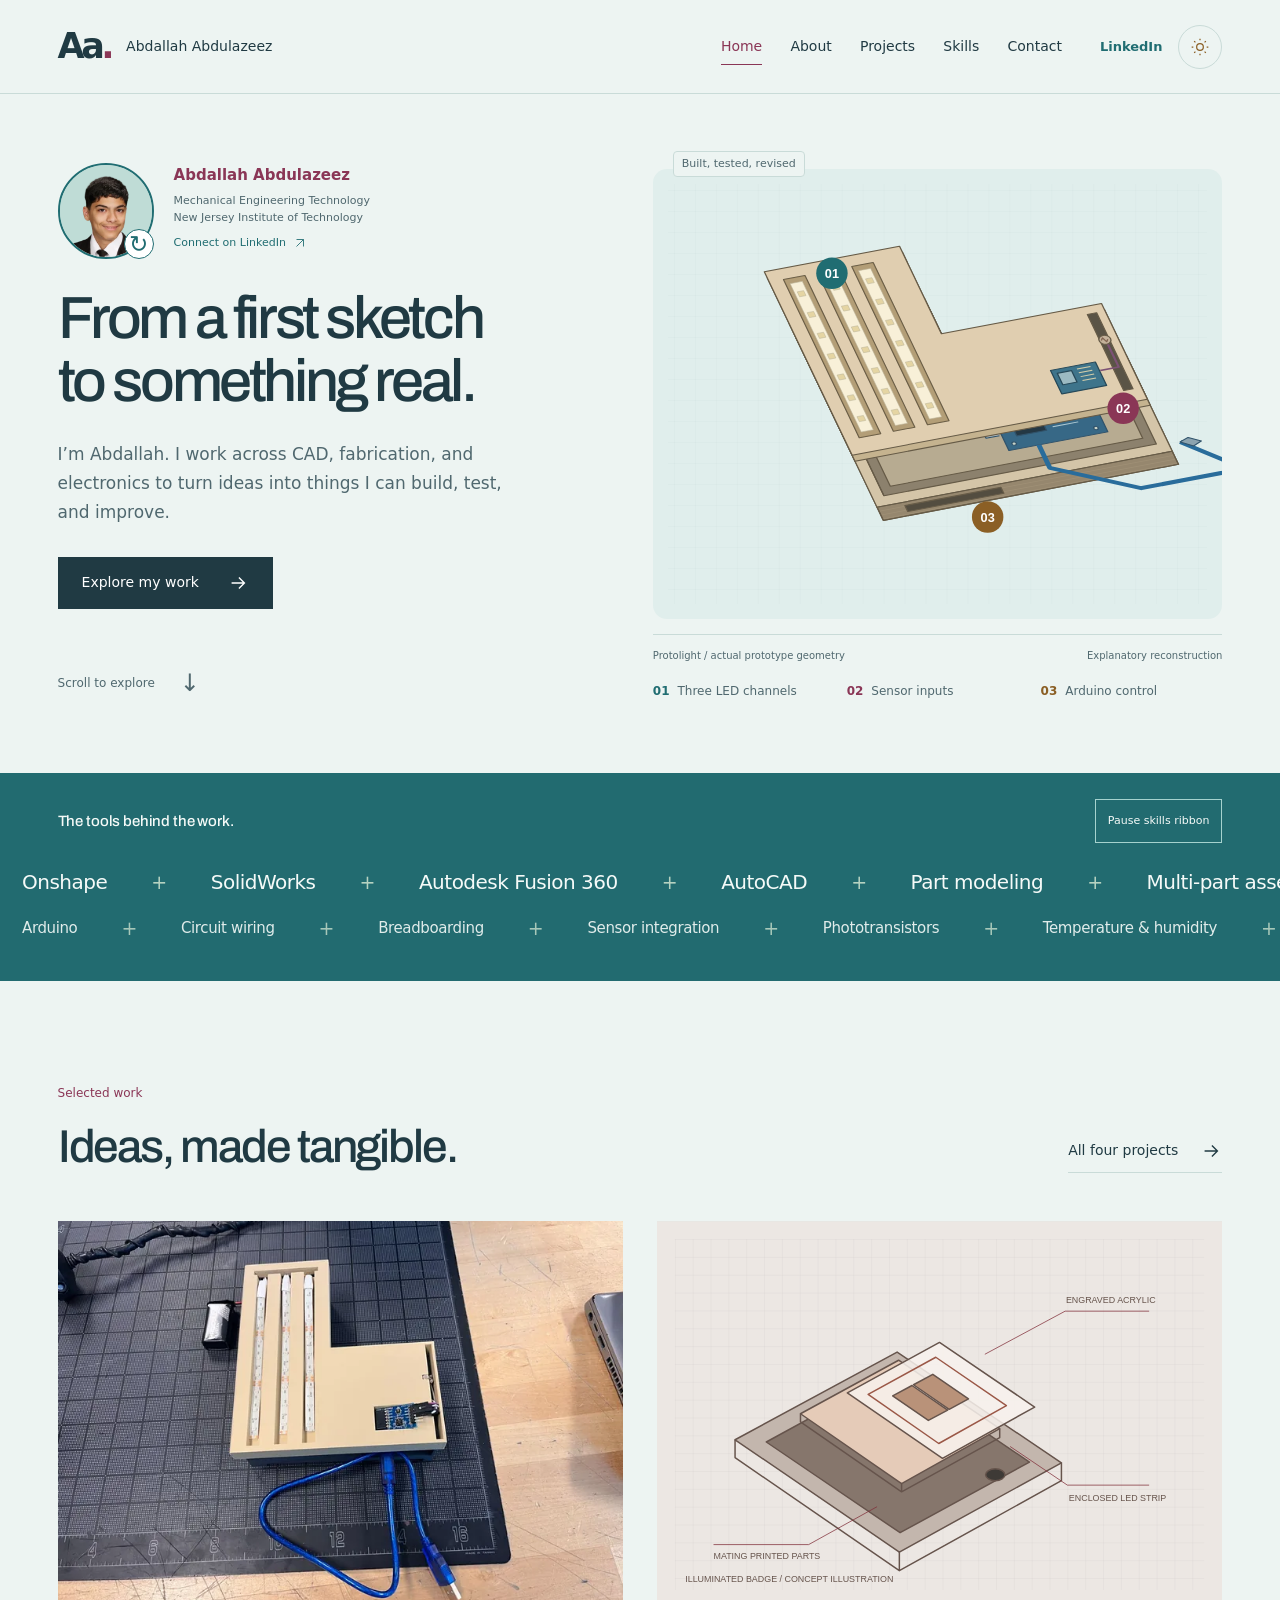
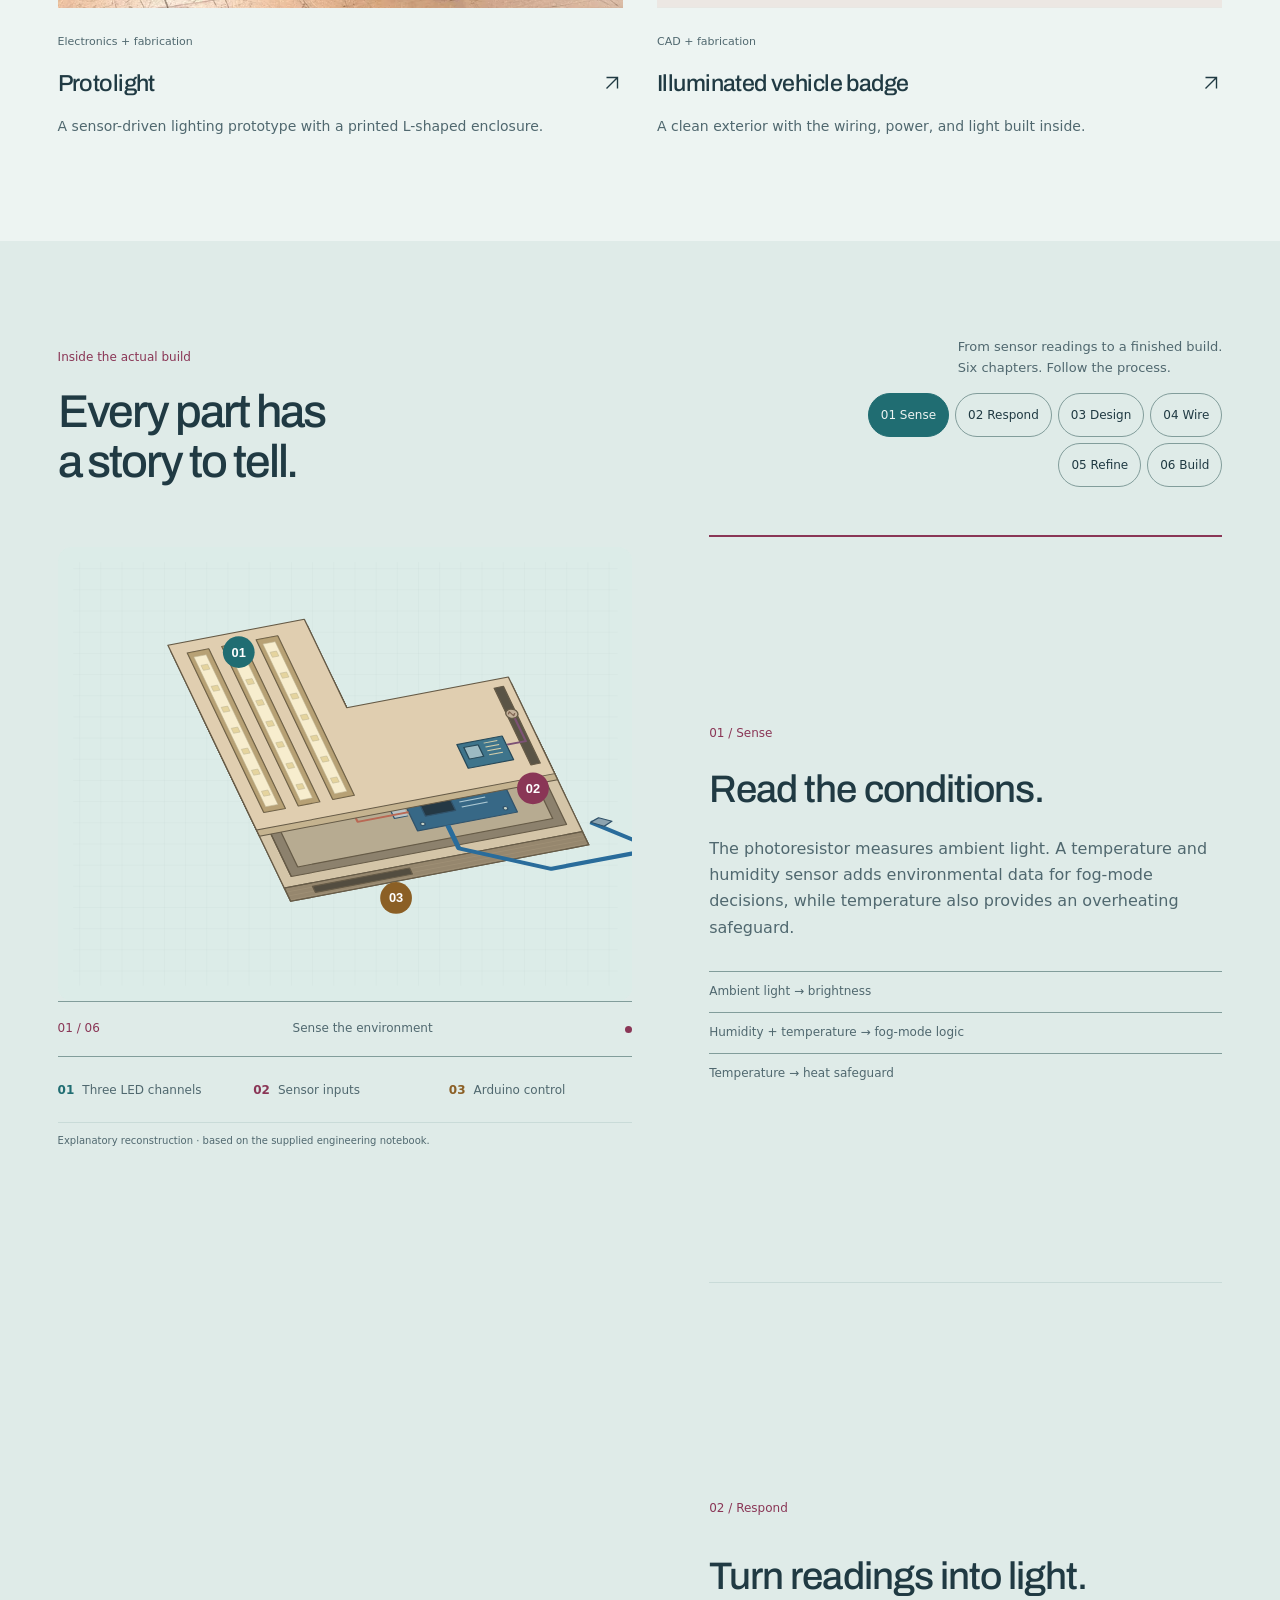
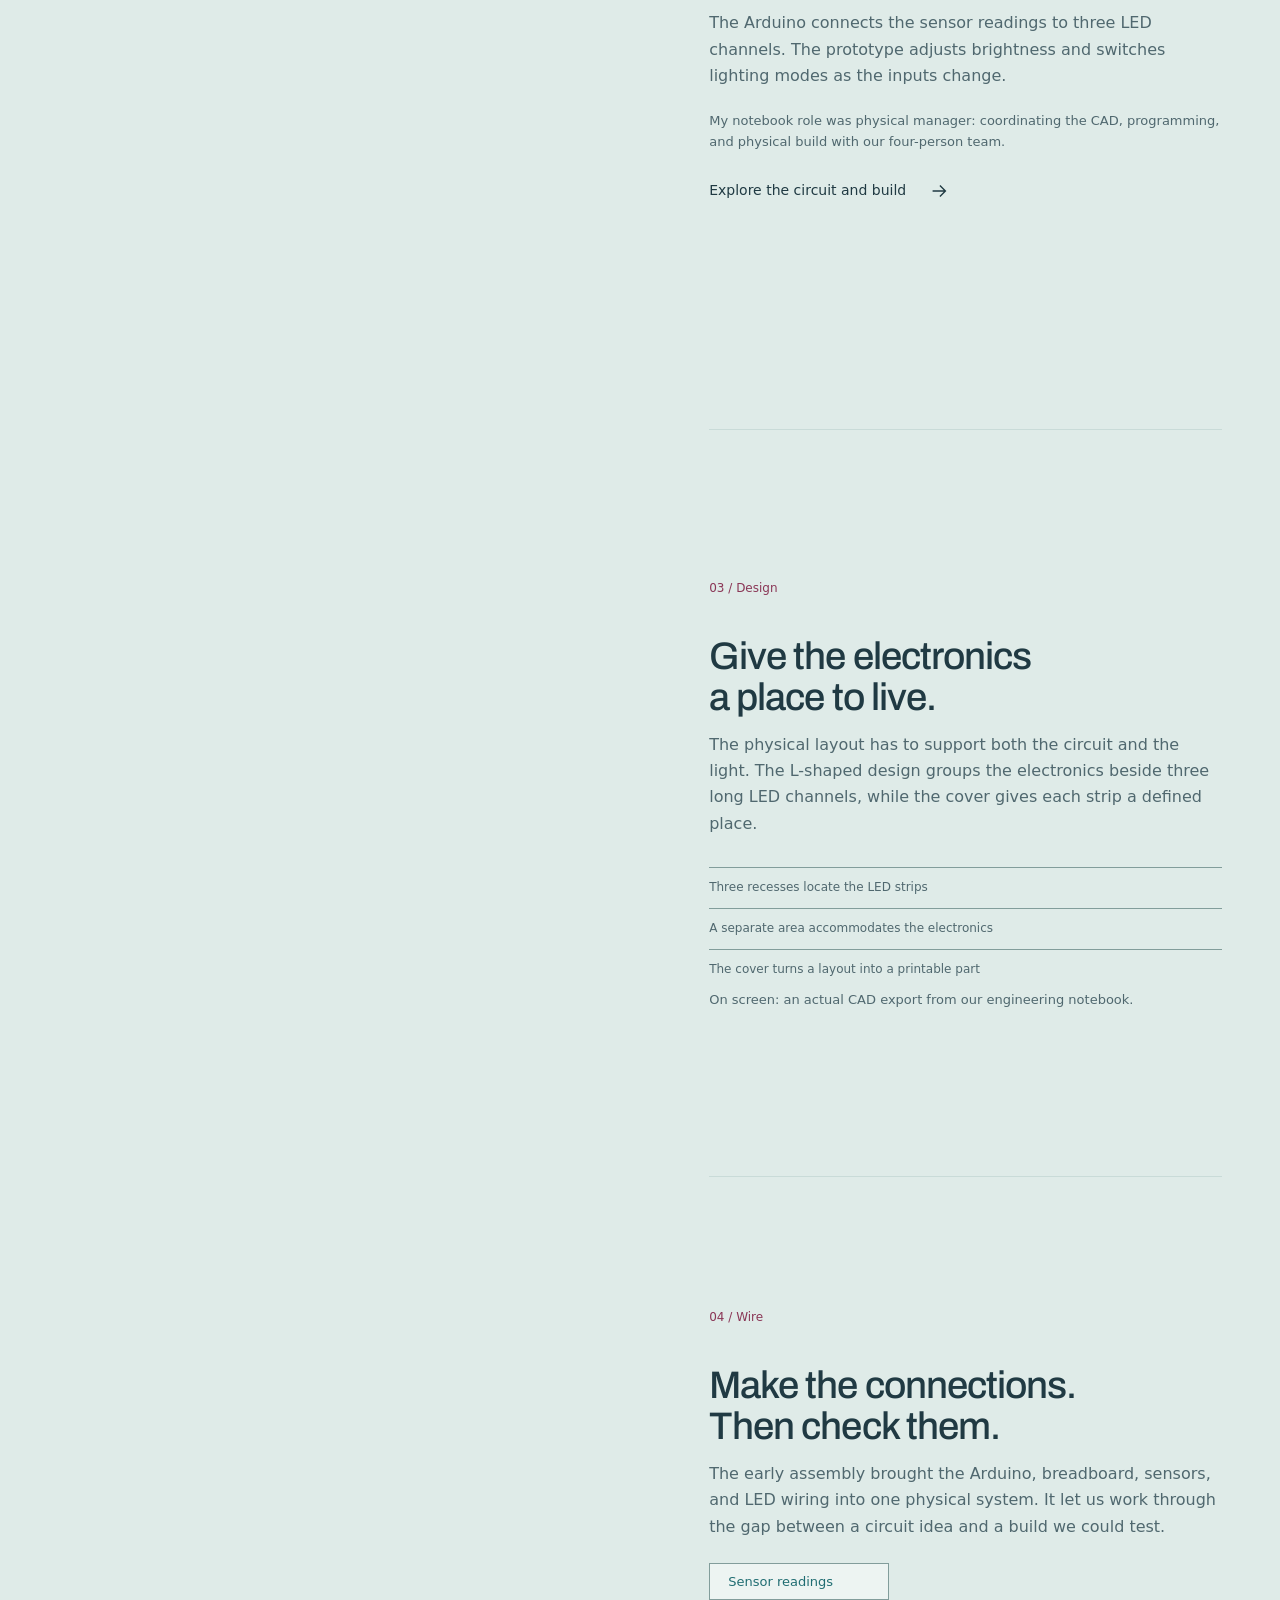
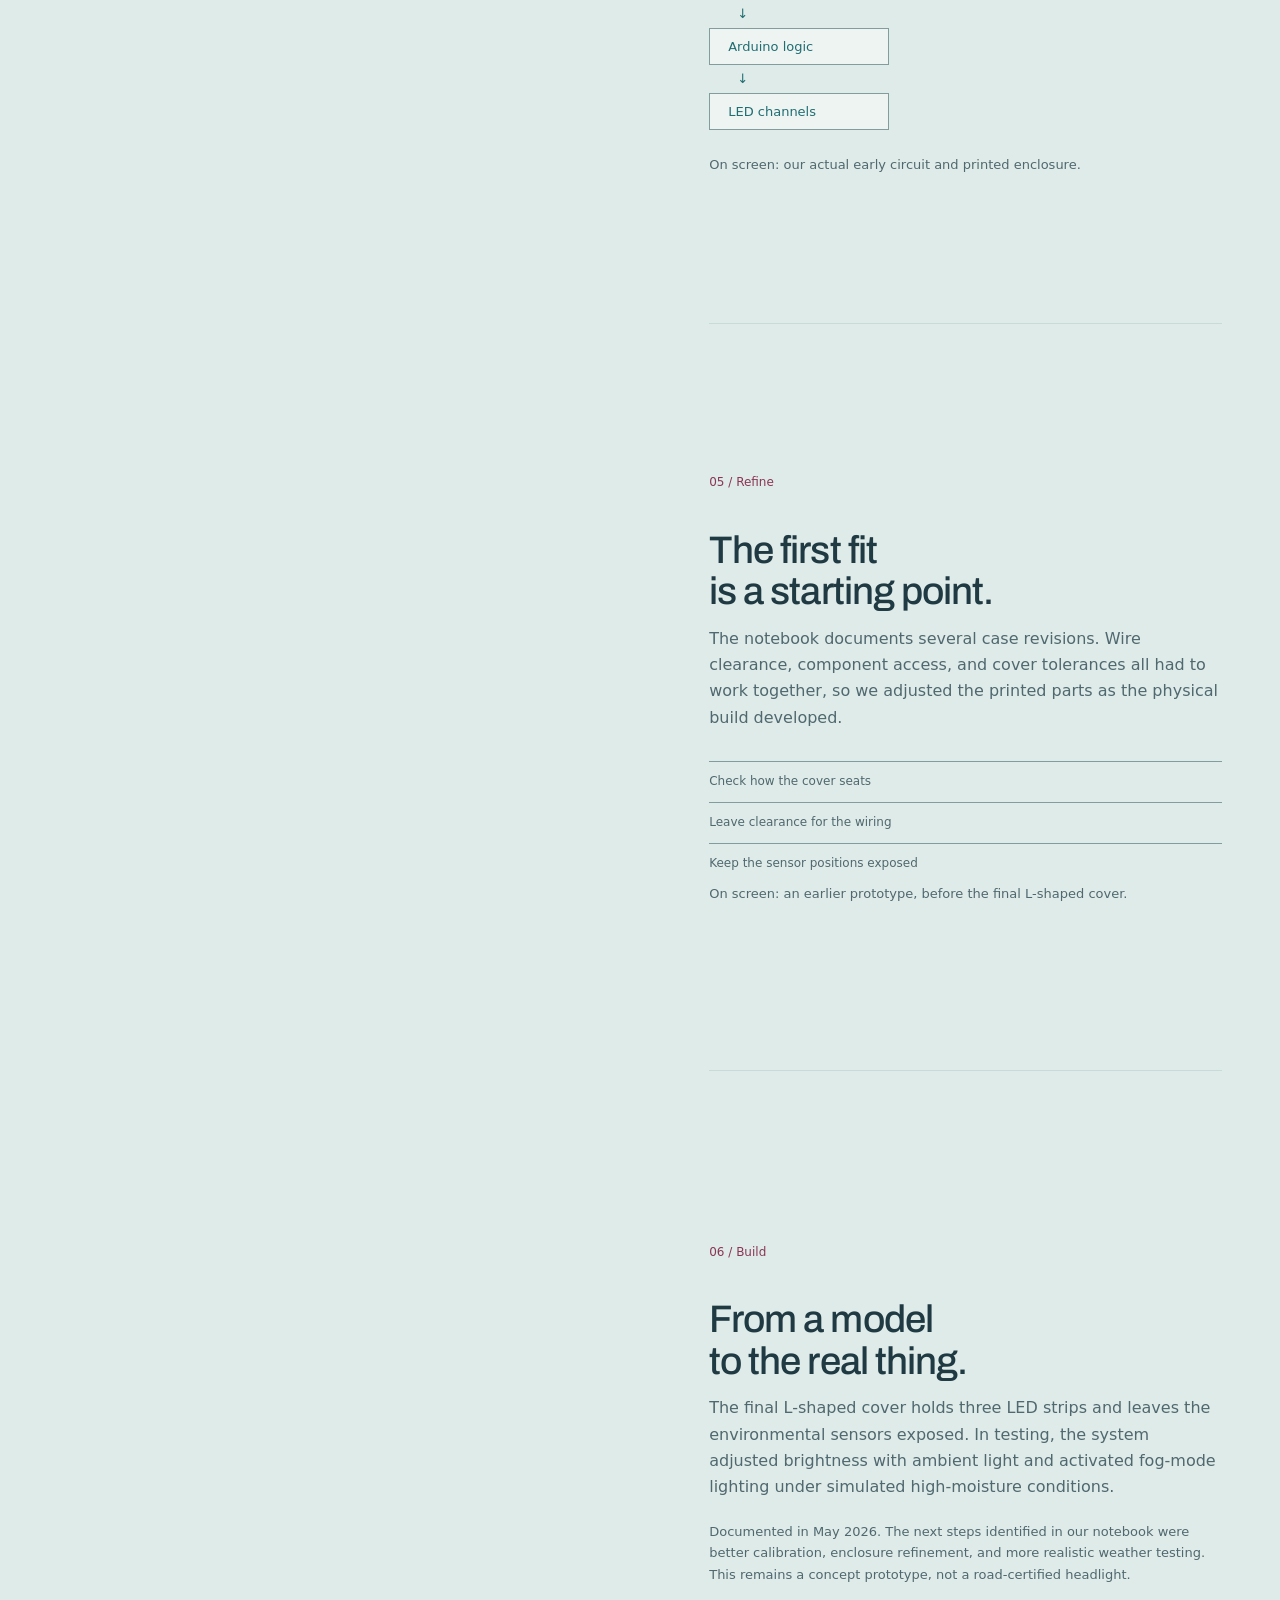
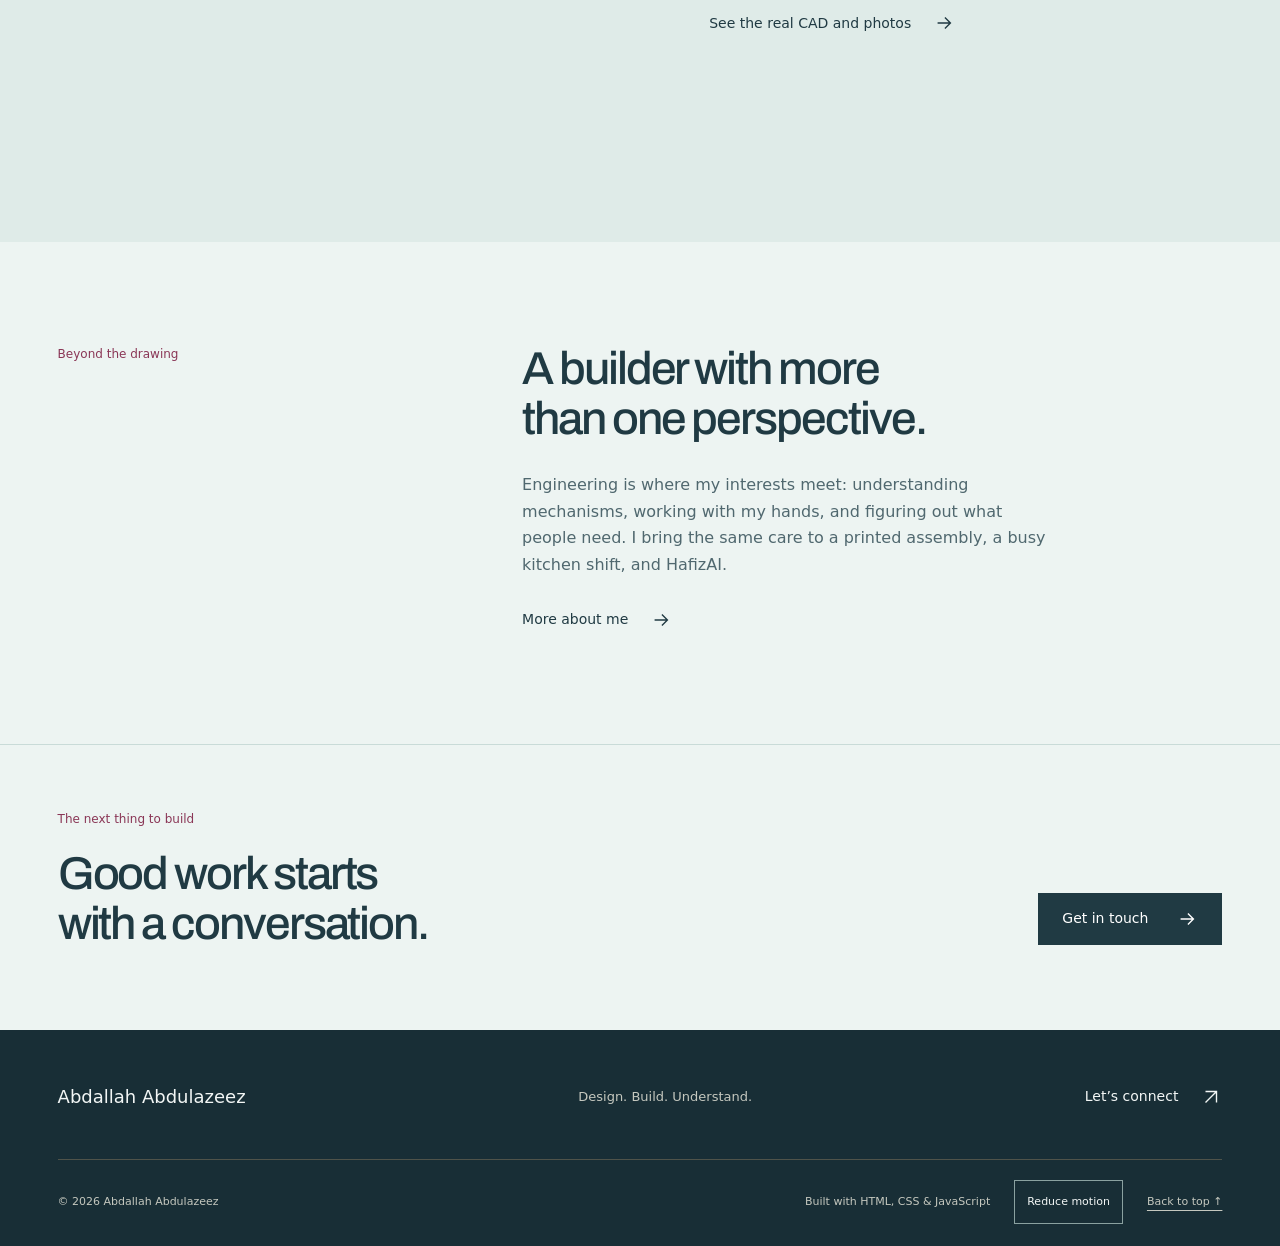
==== index.html @ 40d715b3 "Expand Protolight storytelling and animate theme and portrait controls" ====
<!doctype html>
<html lang="en"><head><meta charset="utf-8"><meta name="viewport" content="width=device-width, initial-scale=1"><meta name="theme-color" content="#f0f0ec"><meta name="description" content="Mechanical Engineering Technology student at NJIT. Explore Abdallah Abdulazeez’s CAD, fabrication, electronics, and product projects."><title>Mechanical design & hands-on engineering | Abdallah Abdulazeez</title><link rel="icon" href="assets/images/favicon.svg" type="image/svg+xml"><script src="theme.js"></script><link rel="stylesheet" href="styles.css"><script src="script.js" defer></script></head>
<body><a class="skip-link" href="#main">Skip to content</a><div class="reading-progress" aria-hidden="true"></div>
<header class="site-header"><div class="header-inner"><a class="brand" href="index.html" aria-label="Aa. Abdallah Abdulazeez, home"><span class="monogram" aria-hidden="true">Aa<span>.</span></span><span class="brand-name">Abdallah Abdulazeez</span></a><button class="menu-toggle" aria-expanded="false" aria-controls="primary-navigation" hidden>Menu <span aria-hidden="true">＋</span></button><nav id="primary-navigation" aria-label="Main navigation"><a href="index.html" aria-current="page">Home</a><a href="about.html">About</a><a href="projects.html">Projects</a><a href="skills.html">Skills</a><a href="contact.html">Contact</a></nav><div class="header-actions"><a class="header-linkedin" href="https://www.linkedin.com/in/abdallah-abdulazeez/" aria-label="in / LinkedIn: Abdallah Abdulazeez"><span class="linkedin-mark" aria-hidden="true">in</span><span class="social-text">LinkedIn</span></a><button class="theme-toggle" type="button" aria-label="Switch to dark mode" aria-pressed="false" hidden><svg class="theme-moon" viewBox="0 0 24 24" aria-hidden="true"><path d="M20 14.3A8.2 8.2 0 0 1 9.7 4 8.3 8.3 0 1 0 20 14.3Z"/></svg><svg class="theme-sun" viewBox="0 0 24 24" aria-hidden="true"><circle cx="12" cy="12" r="4"/><path d="M12 2v2m0 16v2M2 12h2m16 0h2M5 5l1.5 1.5m11 11L19 19M5 19l1.5-1.5m11-11L19 5"/></svg></button></div></div></header>
<main id="main" tabindex="-1"><section class="hero container"><div class="hero-copy"><div class="hero-person"><figure class="portrait-switcher portrait-small" data-portrait="professional"><button class="portrait-flip" type="button" disabled aria-label="Show graduation portrait of Abdallah Abdulazeez" aria-pressed="false"><span class="portrait-turn"><span class="portrait-face portrait-front"><img class="portrait-professional" src="assets/images/portrait-professional.webp" alt="Abdallah Abdulazeez in a black suit and tie." width="462" height="494"></span><span class="portrait-face portrait-back" aria-hidden="true"><img class="portrait-graduation" src="assets/images/portrait-professional.webp" data-src="assets/images/portrait-graduation.webp" alt="A headshot of Abdallah Abdulazeez from his graduation photograph, wearing a light suit." width="1000" height="1333" loading="lazy"></span></span><span class="portrait-flip-mark" aria-hidden="true">↻</span></button><figcaption><span data-portrait-label>Professional portrait</span><span class="portrait-hint">Hover, swipe, or tap to flip</span></figcaption></figure><div><p class="person-name">Abdallah Abdulazeez</p><p class="person-role">Mechanical Engineering Technology<br>New Jersey Institute of Technology</p><a class="person-link" href="https://www.linkedin.com/in/abdallah-abdulazeez/">Connect on LinkedIn <svg viewBox="0 0 24 24" aria-hidden="true"><path d="M6 18 18 6M6 6h12v12"/></svg></a></div></div><h1>From a first sketch<br>to something real.</h1><p class="hero-description">I’m Abdallah. I work across CAD, fabrication, and electronics to turn ideas into things I can build, test, and improve.</p><a class="button button-dark" href="projects.html">Explore my work <svg viewBox="0 0 24 24" aria-hidden="true"><path d="M5 12h14M13 6l6 6-6 6"/></svg></a><a class="hero-scroll" href="#selected-work">Scroll to explore <span aria-hidden="true">↓</span></a></div><figure class="hero-figure"><div class="figure-corner">Built, tested, revised</div><img src="assets/images/protolight-assembly.svg" alt="Reconstruction of the real L-shaped Protolight prototype, with its printed cover, three LED channels, Arduino circuit, and sensor inputs." width="760" height="600" fetchpriority="high"><figcaption>Protolight / actual prototype geometry<span>Explanatory reconstruction</span></figcaption><ol class="diagram-key" aria-label="Prototype components"><li><span>01</span> Three LED channels</li><li><span>02</span> Sensor inputs</li><li><span>03</span> Arduino control</li></ol></figure></section>
<section class="skills-banner" aria-labelledby="toolkit-heading"><div class="ribbon-heading container"><h2 id="toolkit-heading">The tools behind the work.</h2><button class="ribbon-toggle" type="button" aria-pressed="false" hidden>Pause skills ribbon <span aria-hidden="true">Ⅱ</span></button></div><div class="ribbon-window ribbon-row-1"><div class="ribbon-track"><ul class="ribbon-list"><li>Onshape</li><li>SolidWorks</li><li>Autodesk Fusion 360</li><li>AutoCAD</li><li>Part modeling</li><li>Multi-part assemblies</li><li>Moving mechanisms</li><li>FDM 3D printing / PLA</li><li>Soldering</li><li>Laser cutting &amp; engraving</li><li>Milling / wood &amp; wax</li><li>Rapid prototyping</li><li>Functional testing</li></ul><ul class="ribbon-list" aria-hidden="true"><li>Onshape</li><li>SolidWorks</li><li>Autodesk Fusion 360</li><li>AutoCAD</li><li>Part modeling</li><li>Multi-part assemblies</li><li>Moving mechanisms</li><li>FDM 3D printing / PLA</li><li>Soldering</li><li>Laser cutting &amp; engraving</li><li>Milling / wood &amp; wax</li><li>Rapid prototyping</li><li>Functional testing</li></ul></div></div><div class="ribbon-window ribbon-row-2"><div class="ribbon-track"><ul class="ribbon-list"><li>Arduino</li><li>Circuit wiring</li><li>Breadboarding</li><li>Sensor integration</li><li>Phototransistors</li><li>Temperature &amp; humidity</li><li>LED control</li><li>Web development</li><li>AI-assisted development</li><li>Product direction</li><li>Google Workspace</li><li>Microsoft Office</li><li>Data tracking &amp; analysis</li><li>English / Arabic / Spanish</li></ul><ul class="ribbon-list" aria-hidden="true"><li>Arduino</li><li>Circuit wiring</li><li>Breadboarding</li><li>Sensor integration</li><li>Phototransistors</li><li>Temperature &amp; humidity</li><li>LED control</li><li>Web development</li><li>AI-assisted development</li><li>Product direction</li><li>Google Workspace</li><li>Microsoft Office</li><li>Data tracking &amp; analysis</li><li>English / Arabic / Spanish</li></ul></div></div></section>
<section id="selected-work" class="section container"><div class="section-heading"><div><p class="section-label">Selected work</p><h2>Ideas, made tangible.</h2></div><a class="text-link" href="projects.html">All four projects <svg viewBox="0 0 24 24" aria-hidden="true"><path d="M5 12h14M13 6l6 6-6 6"/></svg></a></div><div class="project-grid"><article class="project-preview"><a class="project-image" href="projects.html#protolight" tabindex="-1" aria-hidden="true"><img src="assets/images/protolight-final-small.webp" srcset="assets/images/protolight-final-small.webp 720w, assets/images/protolight-final.webp 1400w" sizes="(max-width: 760px) calc(100vw - 48px), (max-width: 1200px) 44vw, 620px" alt="" width="1400" height="1050" loading="lazy"></a><div class="project-caption"><div><p class="project-type">Electronics + fabrication</p><h3><a href="projects.html#protolight">Protolight <svg viewBox="0 0 24 24" aria-hidden="true"><path d="M6 18 18 6M6 6h12v12"/></svg></a></h3><p>A sensor-driven lighting prototype with a printed L-shaped enclosure.</p></div></div></article><article class="project-preview"><a class="project-image" href="projects.html#badge" tabindex="-1" aria-hidden="true"><img src="assets/images/badge.svg" alt="" width="760" height="520" loading="lazy"></a><div class="project-caption"><div><p class="project-type">CAD + fabrication</p><h3><a href="projects.html#badge">Illuminated vehicle badge <svg viewBox="0 0 24 24" aria-hidden="true"><path d="M6 18 18 6M6 6h12v12"/></svg></a></h3><p>A clean exterior with the wiring, power, and light built inside.</p></div></div></article></div></section>
<section class="story-section" aria-labelledby="story-heading"><div class="container"><div class="section-heading"><div><p class="section-label">Inside the actual build</p><h2 id="story-heading">Every part has<br>a story to tell.</h2></div><div class="story-heading-side"><p class="section-aside">From sensor readings to a finished build.<br>Six chapters. Follow the process.</p><nav class="story-jumps" aria-label="Protolight story chapters"><a href="#story-sense" data-chapter="sense">01 Sense</a><a href="#story-respond" data-chapter="respond">02 Respond</a><a href="#story-design" data-chapter="design">03 Design</a><a href="#story-wire" data-chapter="wire">04 Wire</a><a href="#story-revise" data-chapter="revise">05 Refine</a><a href="#story-build" data-chapter="build">06 Build</a></nav></div></div><div class="story-layout"><figure class="story-visual" data-stage="sense"><div class="story-drawing prototype-drawing"><svg class="prototype-diagram" xmlns="http://www.w3.org/2000/svg" viewBox="0 0 760 600" role="img" aria-labelledby="prototype-title prototype-description"><title id="prototype-title">The actual Protolight layout, reconstructed</title><desc id="prototype-description">An L-shaped printed cover, three LED strips, control circuit, and exposed sensors. Scrolling assembles the parts and reveals the real final prototype photograph.</desc>
<defs><pattern id="drawing-grid" width="28" height="28" patternUnits="userSpaceOnUse"><path d="M28 0H0v28" fill="none" stroke="#658b8a" stroke-opacity=".16" stroke-width=".6"/></pattern><pattern id="print-lines" width="7" height="7" patternUnits="userSpaceOnUse"><path d="M0 7h7" stroke="#b9a589" stroke-width=".6"/></pattern></defs>
<rect class="drawing-paper" width="760" height="600" rx="12" fill="#e0eeec"/><rect x="20" y="20" width="720" height="560" fill="url(#drawing-grid)"/>
<g transform="matrix(.95 -.18 .35 .73 -55 112)" stroke="#665b47" stroke-width="1.8" stroke-linejoin="round">
 <g class="proto-base">
  <path d="M185 175h190v160h225v175H185Z" transform="translate(0 24)" fill="#96876e"/>
  <path d="M185 175h190v160h225v175H185Z" fill="#d4c5a8"/>
  <path d="M201 193h158v158h225v142H201Z" fill="#8c816d"/>
  <path d="M215 207h130v156h225v116H215Z" fill="#b7ab91"/>
  <path d="M201 193v300m158-300v158h225" fill="none"/>
  <path d="M185 510h415v24H185Z" fill="url(#print-lines)"/>
  <path d="M222 516h135v11H222Z" fill="#534d40"/>
 </g>
 <g class="proto-electronics" stroke="#31536b">
  <path d="M390 384h139v73H390Z" fill="#376886"/>
  <path d="M409 395h42v40h-42Z" fill="#243844"/>
  <path d="M461 396h36v8h-36m0 9h36m-36 9h36m-36 9h36" fill="none" stroke="#adc9d3"/>
  <path d="M387 404h-19v25h19" fill="#bbc4c6"/>
  <g fill="#c9d4c8"><circle cx="401" cy="447" r="3"/><circle cx="516" cy="447" r="3"/><circle cx="401" cy="392" r="3"/><circle cx="516" cy="392" r="3"/></g>
  <path d="M432 457v42l105 63h113q29 0 13-19l-47-46" fill="none" stroke="#296c9b" stroke-width="7"/>
  <path d="m616 497 13-5 15 10-13 6Z" fill="#8ca3af"/>
  <path d="M390 414h-54V280h-27M390 423h-71v-91h-45" stroke="#b96854" stroke-width="3" fill="none"/>
 </g>
 <g class="proto-cover" transform="translate(0 -95)">
  <path d="M185 175h190v160h225v175H185Z" transform="translate(0 11)" fill="#c5b38f"/>
  <path d="M185 175h190v160h225v175H185Z" fill="#e0ceb0"/>
  <path d="M205 194h30v289h-30Zm48 0h30v289h-30Zm48 0h30v289h-30Z" fill="#aa987b"/>
  <g class="proto-leds" stroke="#b7b5a5" stroke-width=".8">
   <path d="M211 203h17v271h-17Zm48 0h17v271h-17Zm48 0h17v271h-17Z" fill="#f8f6e9"/>
   <g fill="#e2d7ad"><path d="M215 219h9v9h-9Zm0 38h9v9h-9Zm0 38h9v9h-9Zm0 38h9v9h-9Zm0 38h9v9h-9Zm0 38h9v9h-9Zm0 38h9v9h-9Z"/><path d="M263 219h9v9h-9Zm0 38h9v9h-9Zm0 38h9v9h-9Zm0 38h9v9h-9Zm0 38h9v9h-9Zm0 38h9v9h-9Zm0 38h9v9h-9Z"/><path d="M311 219h9v9h-9Zm0 38h9v9h-9Zm0 38h9v9h-9Zm0 38h9v9h-9Zm0 38h9v9h-9Zm0 38h9v9h-9Zm0 38h9v9h-9Z"/></g>
  </g>
  <g class="proto-light" fill="#f0c55c" opacity=".12" stroke="none"><path d="M205 194h30v289h-30Zm48 0h30v289h-30Zm48 0h30v289h-30Z"/></g>
  <path d="M575 349h13v139h-13Z" fill="#5a5446"/>
  <g class="proto-sensors">
   <path d="M493 431h63v43h-63Z" fill="#3e748b" stroke="#264858"/>
   <path d="M500 438h20v21h-20Z" fill="#9cbac2" stroke="#264858"/>
   <path d="M528 437h19m-19 7h19m-19 7h19m-19 7h19" stroke="#d2cdaa"/>
   <path d="M557 447h26v-42" fill="none" stroke="#7d5275" stroke-width="3"/>
   <circle cx="582" cy="397" r="8" fill="#c4b29b"/><path d="m577 397 3-4 3 8 3-4" stroke="#806451" fill="none"/>
  </g>
 </g>
</g>
<g class="proto-pins" font-family="Arial,sans-serif" font-size="17" font-weight="700" text-anchor="middle" stroke="none" aria-hidden="true">
 <g transform="translate(239 139)"><circle r="21" fill="#206d72"/><text y="6" fill="#fff">01</text></g>
 <g transform="translate(628 319)"><circle r="21" fill="#8a3656"/><text y="6" fill="#fff">02</text></g>
 <g transform="translate(447 464)"><circle r="21" fill="#8b5f25"/><text y="6" fill="#fff">03</text></g>
</g>

</svg>
<img class="story-scene" data-scene="design" src="assets/images/protolight-cad-v5.webp" alt="Actual CAD export of the L-shaped Protolight cover with three recessed LED channels." width="404" height="338" loading="lazy" aria-hidden="true"><img class="story-scene" data-scene="wire" src="assets/images/protolight-circuit.webp" alt="Actual early circuit assembly with the Arduino, breadboard, wiring, and printed enclosure." width="900" height="1200" loading="lazy" aria-hidden="true"><img class="story-scene" data-scene="revise" src="assets/images/protolight-v1.webp" alt="An earlier actual Protolight assembly with its dark printed cover, before the final enclosure revision." width="1200" height="900" loading="lazy" aria-hidden="true"><img class="prototype-photo story-scene" data-scene="build" aria-hidden="true" src="assets/images/protolight-final-small.webp" srcset="assets/images/protolight-final-small.webp 720w, assets/images/protolight-final.webp 1400w" sizes="(max-width: 760px) calc(100vw - 48px), (max-width: 1200px) 44vw, 620px" alt="The actual final Protolight prototype: a beige L-shaped printed enclosure with three LED strips and exposed environmental sensors." width="1400" height="1050" loading="lazy"></div><div class="story-state" aria-hidden="true"><span class="stage-count">01 / 06</span><span class="stage-caption">Sense the environment</span><span class="state-dot"></span></div><div class="story-key"><ol class="diagram-key" aria-label="Prototype components"><li><span>01</span> Three LED channels</li><li><span>02</span> Sensor inputs</li><li><span>03</span> Arduino control</li></ol><p class="scene-source" hidden></p></div><figcaption class="figure-note">Actual final prototype · supplied engineering notebook.</figcaption></figure><div class="story-steps"><article class="story-step" id="story-sense" data-step="sense"><span class="step-number">01 / Sense</span><h3>Read the conditions.</h3><p>The photoresistor measures ambient light. A temperature and humidity sensor adds environmental data for fog-mode decisions, while temperature also provides an overheating safeguard.</p><ul class="inline-list"><li>Ambient light → brightness</li><li>Humidity + temperature → fog-mode logic</li><li>Temperature → heat safeguard</li></ul></article><article class="story-step" id="story-respond" data-step="respond"><span class="step-number">02 / Respond</span><h3>Turn readings into light.</h3><p>The Arduino connects the sensor readings to three LED channels. The prototype adjusts brightness and switches lighting modes as the inputs change.</p><p class="detail-note">My notebook role was physical manager: coordinating the CAD, programming, and physical build with our four-person team.</p><a class="text-link" href="projects.html#protolight">Explore the circuit and build <svg viewBox="0 0 24 24" aria-hidden="true"><path d="M5 12h14M13 6l6 6-6 6"/></svg></a></article><article class="story-step" id="story-design" data-step="design"><span class="step-number">03 / Design</span><h3>Give the electronics<br>a place to live.</h3><p>The physical layout has to support both the circuit and the light. The L-shaped design groups the electronics beside three long LED channels, while the cover gives each strip a defined place.</p><ul class="inline-list"><li>Three recesses locate the LED strips</li><li>A separate area accommodates the electronics</li><li>The cover turns a layout into a printable part</li></ul><p class="detail-note">On screen: an actual CAD export from our engineering notebook.</p></article><article class="story-step" id="story-wire" data-step="wire"><span class="step-number">04 / Wire</span><h3>Make the connections.<br>Then check them.</h3><p>The early assembly brought the Arduino, breadboard, sensors, and LED wiring into one physical system. It let us work through the gap between a circuit idea and a build we could test.</p><div class="signal-path" aria-label="Signal path"><span>Sensor readings</span><span aria-hidden="true">↓</span><span>Arduino logic</span><span aria-hidden="true">↓</span><span>LED channels</span></div><p class="detail-note">On screen: our actual early circuit and printed enclosure.</p></article><article class="story-step" id="story-revise" data-step="revise"><span class="step-number">05 / Refine</span><h3>The first fit<br>is a starting point.</h3><p>The notebook documents several case revisions. Wire clearance, component access, and cover tolerances all had to work together, so we adjusted the printed parts as the physical build developed.</p><ul class="inline-list"><li>Check how the cover seats</li><li>Leave clearance for the wiring</li><li>Keep the sensor positions exposed</li></ul><p class="detail-note">On screen: an earlier prototype, before the final L-shaped cover.</p></article><article class="story-step" id="story-build" data-step="build"><span class="step-number">06 / Build</span><h3>From a model<br>to the real thing.</h3><p>The final L-shaped cover holds three LED strips and leaves the environmental sensors exposed. In testing, the system adjusted brightness with ambient light and activated fog-mode lighting under simulated high-moisture conditions.</p><p class="detail-note">Documented in May 2026. The next steps identified in our notebook were better calibration, enclosure refinement, and more realistic weather testing. This remains a concept prototype, not a road-certified headlight.</p><a class="text-link" href="projects.html#protolight">See the real CAD and photos <svg viewBox="0 0 24 24" aria-hidden="true"><path d="M5 12h14M13 6l6 6-6 6"/></svg></a></article></div></div></div></section>
<section class="about-teaser section container"><p class="section-label">Beyond the drawing</p><div><h2>A builder with more<br>than one perspective.</h2><p>Engineering is where my interests meet: understanding mechanisms, working with my hands, and figuring out what people need. I bring the same care to a printed assembly, a busy kitchen shift, and HafizAI.</p><a class="text-link" href="about.html">More about me <svg viewBox="0 0 24 24" aria-hidden="true"><path d="M5 12h14M13 6l6 6-6 6"/></svg></a></div></section><section class="contact-strip container"><div><p class="section-label">The next thing to build</p><h2>Good work starts<br>with a conversation.</h2></div><a class="button button-dark" href="contact.html">Get in touch <svg viewBox="0 0 24 24" aria-hidden="true"><path d="M5 12h14M13 6l6 6-6 6"/></svg></a></section></main>
<footer class="site-footer"><div class="footer-top"><a class="brand footer-brand" href="index.html">Abdallah Abdulazeez</a><p>Design. Build. Understand.</p><a class="text-link" href="contact.html">Let’s connect <svg viewBox="0 0 24 24" aria-hidden="true"><path d="M6 18 18 6M6 6h12v12"/></svg></a></div><div class="footer-bottom"><span>© 2026 Abdallah Abdulazeez</span><span>Built with HTML, CSS &amp; JavaScript</span><button class="motion-toggle" type="button" aria-pressed="false" hidden>Reduce motion</button><a href="#main">Back to top ↑</a></div></footer></body></html>
---- styles.css ----
@font-face {
  font-family: Archivo;
  src: url("assets/fonts/Archivo-latin.woff2") format("woff2");
  font-weight: 100 900;
  font-display: swap;
}

:root {
  --paper: #edf4f2;
  --white: #fff;
  --ink: #203a43;
  --muted: #50686f;
  --accent: #8a3656;
  --rule: #c9dbd8;
  --drawing: #dcece8;
  --story-surface: #dfebe8;
  --teal: #206d72;
  --ochre: #8b5f25;
  --soft-surface: #e3eeec;
  --portrait-bg: #bfdcd6;
  --footer: #182e36;
  --footer-text: #f2f6f5;
  --ribbon-bg: #226b70;
  --ribbon-text: #f5faf8;
  --field-border: #829d9b;
  --gutter: clamp(22px, 4.5vw, 80px);
  --ease: cubic-bezier(.22, .68, .2, 1);
  color-scheme: light;
  scroll-behavior: smooth;
  scroll-padding-top: 110px;
}

* { box-sizing: border-box; }
body { margin: 0; background: var(--paper); color: var(--ink); font-family: system-ui, -apple-system, BlinkMacSystemFont, "Segoe UI", sans-serif; font-size: 16px; line-height: 1.65; -webkit-font-smoothing: antialiased; }
::selection { background: var(--accent); color: var(--white); }
a { color: inherit; text-decoration-thickness: 1px; text-underline-offset: 5px; }
a, button, input, textarea { -webkit-tap-highlight-color: #812f3922; touch-action: manipulation; }
a:hover { color: var(--accent); }
button, input, textarea { font: inherit; }
button { cursor: pointer; }
button:disabled { cursor: default; }
a:focus-visible, button:focus-visible, input:focus-visible, textarea:focus-visible, summary:focus-visible { outline: 3px solid var(--accent); outline-offset: 5px; }
[hidden] { display: none !important; }
img { display: block; max-width: 100%; height: auto; }
figure { margin: 0; }
p { margin: 0 0 1.25em; max-width: 68ch; }
h1, h2, h3 { font-family: Archivo, Arial, sans-serif; line-height: 1.08; letter-spacing: -.045em; font-weight: 500; margin: 0; text-wrap: balance; }
h1 { font-size: clamp(3.2rem, 6.2vw, 6.3rem); }
h2 { font-size: clamp(2.2rem, 3.6vw, 3.75rem); }
h3 { font-size: 1.45rem; letter-spacing: -.025em; }
svg { width: 22px; height: 22px; flex: 0 0 22px; fill: none; stroke: currentColor; stroke-width: 1.5; }
.container { width: min(100%, 1600px); margin-inline: auto; padding-inline: var(--gutter); }
.section { padding-block: clamp(70px, 8vw, 128px); }
.skip-link { position: fixed; z-index: 100; top: 12px; left: 12px; padding: 12px 20px; background: var(--ink); color: var(--white); transform: translateY(-180%); }
.skip-link:focus { transform: translateY(0); color: var(--white); }
.reading-progress { position: fixed; z-index: 30; height: 3px; top: 0; left: 0; width: 100%; background: var(--accent); transform: scaleX(0); transform-origin: left; }
@supports (animation-timeline: scroll()) {
  .reading-progress { animation: reading-progress linear both; animation-timeline: scroll(root block); }
}
@keyframes reading-progress { to { transform: scaleX(1); } }
.site-header { position: sticky; z-index: 20; top: 0; background: var(--paper); }
.header-inner { display: flex; align-items: center; justify-content: space-between; min-height: 94px; padding-inline: var(--gutter); max-width: 1600px; margin: auto; border-bottom: 1px solid var(--rule); gap: 24px; }
.brand { display: inline-flex; align-items: center; gap: 15px; text-decoration: none; white-space: nowrap; }
.monogram { font-size: 35px; font-weight: 650; letter-spacing: -.1em; line-height: 1; }
.monogram span, .large-initials > span { color: var(--accent); }
.brand-name { font-size: 14px; font-weight: 500; }
#primary-navigation { display: flex; align-items: center; gap: clamp(20px, 2.8vw, 44px); }
#primary-navigation a { font-size: 14px; text-decoration: none; min-height: 44px; display: flex; align-items: center; position: relative; }
#primary-navigation a::after { content: ""; position: absolute; width: 100%; height: 1px; background: var(--accent); bottom: 4px; transform: scaleX(0); transform-origin: left; transition: transform 200ms var(--ease); }
#primary-navigation a:hover::after, #primary-navigation a[aria-current="page"]::after { transform: scaleX(1); }
#primary-navigation a[aria-current="page"] { color: var(--accent); }
.menu-toggle { background: transparent; color: var(--ink); border: 1px solid var(--rule); padding: 8px 12px; min-height: 44px; }
.menu-toggle span { margin-left: 10px; }
.hero { display: grid; grid-template-columns: 1fr 1fr; align-items: center; gap: 2vw; padding-top: 65px; padding-bottom: 43px; }
.hero-copy { padding-block: 24px; position: relative; z-index: 1; }
.intro-line { display: flex; align-items: center; gap: 10px; font-size: 12px; color: var(--muted); margin-bottom: 28px; }
.small-cross { color: var(--accent); font-size: 26px; line-height: .8; }
.hero h1 { font-size: clamp(3rem, 4.9vw, 5.1rem); letter-spacing: -.057em; line-height: 1.06; }
.hero-description { font-size: 17px; line-height: 1.7; max-width: 42ch; margin-block: 27px 30px; color: var(--muted); }
.button { display: inline-flex; gap: 28px; justify-content: space-between; align-items: center; min-height: 52px; padding: 13px 23px; border: 1px solid var(--ink); text-decoration: none; font-size: 14px; font-weight: 500; transition: background-color 180ms, color 180ms, border-color 180ms; }
.button-dark { background: var(--ink); color: var(--white); }
.button-dark:hover { background: var(--accent); color: var(--white); border-color: var(--accent); }
.button-outline { background: transparent; color: var(--ink); }
.button-outline:hover { color: var(--accent); border-color: var(--accent); }
.hero-scroll { display: flex; gap: 25px; align-items: center; width: fit-content; min-height: 44px; font-size: 12px; text-decoration: none; margin-top: 53px; color: var(--muted); }
.hero-scroll span { font-size: 24px; }
.hero-figure { align-self: stretch; display: flex; flex-direction: column; justify-content: center; min-width: 0; position: relative; overflow: hidden; }
.hero-figure img { width: 100%; mix-blend-mode: multiply; animation: drawing-enter 900ms var(--ease) both; }
.figure-corner { font-size: 11px; position: absolute; top: 20px; left: 24px; z-index: 1; color: var(--muted); }
.hero-figure figcaption { display: flex; justify-content: space-between; gap: 12px; border-top: 1px solid var(--rule); padding-top: 13px; font-size: 10px; color: var(--muted); }
.hero-figure figcaption span { text-align: right; }
.discipline-band { border-block: 1px solid var(--rule); }
.discipline-band .container { display: flex; align-items: center; justify-content: space-between; padding-block: 20px; gap: 15px; }
.discipline-band span { font-size: 12px; color: var(--muted); }
.discipline-band span::before { content: "+"; color: var(--accent); margin-right: 12px; }
.section-label { font-size: 12px; color: var(--accent); margin-bottom: 20px; }
.section-heading { display: flex; justify-content: space-between; align-items: flex-end; gap: 25px; margin-bottom: 48px; }
.text-link { display: inline-flex; align-items: center; min-height: 44px; gap: 22px; text-decoration: none; font-size: 14px; }
.text-link svg { transition: transform 200ms var(--ease); }
.text-link:hover svg { transform: translateX(4px); }
.section-heading > .text-link { border-bottom: 1px solid var(--rule); }
.project-grid { display: grid; grid-template-columns: 1fr 1fr; gap: 34px; }
.project-preview { min-width: 0; }
.project-image { display: block; overflow: hidden; background: var(--drawing); }
.project-image img { width: 100%; aspect-ratio: 760 / 520; object-fit: cover; transition: transform 500ms var(--ease); }
.project-preview:hover .project-image img { transform: scale(1.025); }
.project-caption { padding-top: 25px; }
.project-type { font-size: 11px; color: var(--muted); margin-bottom: 10px; }
.project-caption h3 a { text-decoration: none; display: flex; align-items: center; justify-content: space-between; gap: 20px; min-height: 44px; }
.project-caption p:last-child { font-size: 14px; margin: 10px 0 0; color: var(--muted); }
.story-section { background: var(--story-surface); padding-block: 95px 25px; }
.section-aside { font-size: 13px; color: var(--muted); margin-bottom: 0; }
.story-layout { display: grid; grid-template-columns: 1.15fr 1fr; gap: clamp(40px, 8vw, 130px); align-items: start; }
.story-visual { position: sticky; top: 130px; padding-top: 25px; }
.story-drawing { position: relative; overflow: hidden; }
.story-drawing > img { width: 100%; mix-blend-mode: multiply; transition: transform 500ms var(--ease); }
.assembly-drawing { display: block; width: 100%; height: auto; stroke: none; mix-blend-mode: multiply; }
.assembly-drawing .housing, .assembly-drawing .board, .assembly-drawing .reflector, .assembly-drawing .lens { transition: transform 650ms var(--ease); }
.story-visual[data-stage="sense"] .assembly-drawing .lens { transform: translate(12px, -7px); }
.story-visual[data-stage="respond"] .assembly-drawing .reflector { transform: translate(-30px, 18px); }
.story-visual[data-stage="respond"] .assembly-drawing .lens { transform: translate(-50px, 30px); }
.story-visual[data-stage="build"] .assembly-drawing .board { transform: translate(-95px, 55px); }
.story-visual[data-stage="build"] .assembly-drawing .reflector { transform: translate(-195px, 110px); }
.story-visual[data-stage="build"] .assembly-drawing .lens { transform: translate(-300px, 170px); }
.assembly-drawing text, .assembly-drawing g[stroke="#812f39"] { transition: opacity 250ms; }
.story-visual[data-stage="build"] .assembly-drawing text, .story-visual[data-stage="build"] .assembly-drawing g[stroke="#812f39"] { opacity: 0; }
.story-visual[data-stage="respond"] .story-drawing > img { transform: scale(1.06) translate(-2%, 2%); }
.story-visual[data-stage="build"] .story-drawing > img { transform: scale(.92) translate(1%, 0); }
.sensor-overlay { position: absolute; inset: 0; transition: opacity 400ms; }
.sensor-marker { position: absolute; padding: 5px 10px; background: var(--paper); border: 1px solid #8c9788; font-size: 11px; }
.marker-light { top: 17%; left: 8%; }
.marker-temperature { top: 32%; left: 3%; }
.marker-humidity { top: 46%; left: 7%; }
.sensor-marker::after { content: ""; width: 25px; height: 1px; background: #8c9788; position: absolute; top: 50%; left: 100%; }
.story-visual:not([data-stage="sense"]) .sensor-overlay { opacity: 0; }
.beam-overlay { position: absolute; width: 39%; height: 34%; left: 65%; top: 0; background: #cab781; opacity: 0; clip-path: polygon(0 65%, 100% 0, 100% 100%); transform: scaleX(.5); transform-origin: left; transition: opacity 400ms, transform 500ms var(--ease); mix-blend-mode: multiply; }
.story-visual[data-stage="respond"] .beam-overlay { opacity: .6; transform: scaleX(1); }
.assembly-overlay { position: absolute; bottom: 13%; left: 27%; padding: 8px 14px; border: 1px solid #89957d; background: var(--paper); font-size: 12px; opacity: 0; transform: translateY(8px); transition: opacity 400ms, transform 400ms; }
.story-visual[data-stage="build"] .assembly-overlay { opacity: 1; transform: translateY(0); }
.story-state { display: flex; align-items: center; justify-content: space-between; gap: 15px; padding-block: 17px; border-block: 1px solid #c9cdc2; font-size: 11px; }
.stage-count { color: var(--accent); font-variant-numeric: tabular-nums; }
.state-dot { width: 7px; height: 7px; border-radius: 50%; background: var(--accent); }
.figure-note { font-size: 10px; color: var(--muted); margin-top: 10px; }
.story-step { min-height: 73vh; padding-block: 13vh; display: flex; flex-direction: column; justify-content: center; }
.step-number { font-size: 12px; color: var(--accent); margin-bottom: 25px; }
.story-step h3 { font-size: clamp(1.9rem, 3vw, 3rem); margin-bottom: 25px; }
.story-step p { font-size: 16px; color: var(--muted); }
.inline-list { list-style: none; margin: 10px 0 0; padding: 0; }
.inline-list li { border-top: 1px solid #c4c8bd; font-size: 12px; padding-block: 10px; }
.detail-note { font-size: 13px !important; color: var(--muted); line-height: 1.65; }
.about-teaser { display: grid; grid-template-columns: 1fr 1.65fr; gap: 40px; }
.about-teaser h2 { margin-bottom: 28px; }
.about-teaser p:not(.section-label) { color: var(--muted); max-width: 53ch; }
.contact-strip { display: flex; justify-content: space-between; align-items: flex-end; gap: 30px; padding-block: 65px 80px; border-top: 1px solid var(--rule); }
.contact-strip .button { flex-shrink: 0; margin-bottom: 5px; }
.site-footer { padding: 45px var(--gutter) 22px; background: var(--footer); color: var(--footer-text); }
.site-footer > div { max-width: 1440px; margin-inline: auto; }
.footer-top { display: flex; align-items: center; justify-content: space-between; gap: 30px; padding-bottom: 40px; }
.footer-brand { font-weight: 500; font-size: 18px; }
.footer-top p { margin: 0; font-size: 13px; color: #c5c8bf; }
.footer-bottom { display: flex; gap: 24px; align-items: center; padding-top: 20px; border-top: 1px solid #4f534a; font-size: 11px; color: #c5c8bf; flex-wrap: wrap; }
.footer-bottom > span:first-child { margin-right: auto; }
.footer-bottom a { padding-block: 12px; }
.site-footer a:hover { color: var(--white); }
.motion-toggle { color: var(--footer-text); background: transparent; border: 1px solid #8aa1a0; min-height: 44px; padding: 8px 12px; font-size: 11px; }
.motion-toggle:hover, .motion-toggle[aria-pressed="true"] { border-color: var(--footer-text); background: #324b51; }
.site-footer :focus-visible { outline-color: #fff; }
.page-intro { padding-top: 85px; padding-bottom: 65px; }
.page-intro .section-label { margin-bottom: 27px; }
.page-lead { font-size: 18px; max-width: 55ch; margin-top: 30px; margin-bottom: 0; color: var(--muted); }
.about-statement { display: grid; grid-template-columns: 1fr 1.25fr; gap: clamp(40px, 8vw, 130px); align-items: center; padding-bottom: 85px; }
.about-statement h2 { font-size: 2rem; margin-bottom: 25px; }
.about-statement p { color: var(--muted); }
.large-initials { background: #e5e7df; padding: 30px; text-align: center; font-size: clamp(8rem, 20vw, 20rem); letter-spacing: -.09em; font-weight: 600; line-height: 1.2; }
.initials-note { font-size: 12px; color: var(--muted); letter-spacing: 0; font-weight: 400; padding-top: 12px; }
.split-section { display: grid; grid-template-columns: 1fr 1.25fr; gap: clamp(40px, 8vw, 130px); }
.split-section.section { border-top: 1px solid var(--rule); }
.timeline article { border-bottom: 1px solid var(--rule); padding-block: 0 30px; margin-bottom: 30px; }
.timeline article:last-child { margin-bottom: 0; }
.timeline-date { font-size: 12px; color: var(--accent); margin-bottom: 15px; }
.timeline h3 { margin-bottom: 16px; font-size: 1.4rem; }
.timeline p:not(.timeline-date) { color: var(--muted); margin-bottom: 12px; }
.interest-section { padding-block: 85px; background: var(--story-surface); margin-bottom: 85px; }
.large-copy { font-size: 24px; line-height: 1.5; letter-spacing: -.02em; }
.project-index { display: flex; gap: 10px 30px; flex-wrap: wrap; margin-top: 38px; }
.project-index a { font-size: 13px; display: flex; align-items: center; min-height: 44px; text-decoration: none; border-bottom: 1px solid var(--rule); }
.project-index a:hover { border-color: var(--accent); }
.case-study { padding-block: 60px 90px; border-top: 1px solid var(--rule); scroll-margin-top: 110px; }
.case-heading { margin-bottom: 35px; }
.case-heading .section-label { margin-bottom: 12px; }
.case-layout { display: grid; grid-template-columns: 1.25fr 1fr; align-items: start; gap: clamp(35px, 6vw, 90px); }
.case-layout figure { position: sticky; top: 125px; }
.case-layout figure img { width: 100%; aspect-ratio: 760 / 520; object-fit: cover; background: var(--drawing); }
.case-layout figcaption { font-size: 11px; color: var(--muted); margin-top: 12px; }
.case-copy h3 { font-size: 1.35rem; margin-bottom: 16px; }
.case-copy p { color: var(--muted); margin-bottom: 27px; }
.case-copy h3:not(:first-child) { margin-top: 30px; }
.project-facts { margin: 32px 0 20px; font-size: 12px; }
.project-facts > div { padding-block: 12px; border-top: 1px solid var(--rule); display: grid; grid-template-columns: 80px 1fr; gap: 12px; }
.project-facts dt { color: var(--ink); }
.project-facts dd { margin: 0; color: var(--muted); }
.skill-row { display: grid; grid-template-columns: 1fr 1.25fr; gap: clamp(30px, 7vw, 110px); padding-block: 55px; border-top: 1px solid var(--rule); }
.skill-row h2 { font-size: clamp(1.8rem, 2.7vw, 2.7rem); max-width: 13ch; margin-top: 22px; }
.skill-symbol { font-size: 32px; line-height: 1; color: var(--accent); }
.skill-symbol svg { width: 32px; height: 32px; stroke-width: 1.3; }
.skill-tags { list-style: none; display: flex; flex-wrap: wrap; padding: 0; margin: 0 0 25px; gap: 10px; }
.skill-tags li { padding: 6px 12px; border: 1px solid var(--field-border); font-size: 12px; }
.skill-row p { color: var(--muted); }
.skill-note { border-top: 1px solid var(--rule); display: grid; grid-template-columns: 1fr 1.25fr; gap: 60px; }
.skill-note h2 { font-size: 2rem; }
.skill-note p { color: var(--muted); }
.contact-layout { display: grid; grid-template-columns: 1fr 1fr; gap: clamp(40px, 8vw, 130px); padding-block: 25px 110px; }
.contact-layout h2 { font-size: 1.7rem; margin-bottom: 25px; }
.contact-link-row { border-top: 1px solid var(--rule); padding-block: 18px; }
.contact-link-row > span { color: var(--muted); font-size: 11px; }
.contact-link-row a { display: flex; align-items: center; justify-content: space-between; gap: 12px; text-decoration: none; min-height: 44px; overflow-wrap: anywhere; font-size: clamp(14px, 1.35vw, 19px); }
.contact-details .detail-note { margin-top: 30px; }
.contact-form-panel { padding: 32px; background: var(--white); }
.contact-form-panel > p { font-size: 14px; color: var(--muted); }
.field { margin-bottom: 20px; }
.field label { display: block; font-size: 12px; margin-bottom: 7px; }
.field input, .field textarea { border: 1px solid var(--field-border); border-radius: 0; background: var(--white); color: var(--ink); width: 100%; min-height: 48px; padding: 10px 12px; font-size: 16px; }
.field textarea { resize: vertical; }
.field [aria-invalid="true"] { border-color: var(--accent); }
.field-error { display: block; color: var(--accent); font-size: 12px; margin-top: 5px; }
.field-help { color: var(--muted); font-size: 11px; }
#form-status { font-size: 13px; margin-top: 20px; }
#email-draft { width: 100%; }
@keyframes drawing-enter { from { opacity: .1; transform: translate(25px, 10px); } to { opacity: 1; transform: translate(0, 0); } }

/* Native flow is the fallback; reduced motion also removes sticky storytelling. */
:root[data-motion="reduced"] { scroll-behavior: auto; }
:root[data-motion="reduced"] *, :root[data-motion="reduced"] *::before, :root[data-motion="reduced"] *::after { animation: none !important; transition: none !important; }
:root[data-motion="reduced"] .story-visual, :root[data-motion="reduced"] .case-layout figure { position: static; }
:root[data-motion="reduced"] .story-step { min-height: auto; padding-block: 35px; }
:root[data-motion="reduced"] .story-drawing > img { transform: none !important; }
:root[data-motion="reduced"] .assembly-drawing g { transform: none !important; }
:root[data-motion="reduced"] .assembly-drawing text, :root[data-motion="reduced"] .assembly-drawing g[stroke="#812f39"] { opacity: 1 !important; }
:root[data-motion="reduced"] .text-link:hover svg, :root[data-motion="reduced"] .project-preview:hover img { transform: none; }
@media (prefers-reduced-motion: reduce) {
  :root { scroll-behavior: auto; }
  *, *::before, *::after { animation: none !important; transition: none !important; }
  .story-visual, .case-layout figure { position: static; }
  .story-step { min-height: auto; padding-block: 35px; }
  .story-drawing > img, .text-link:hover svg, .project-preview:hover img { transform: none !important; }
  .assembly-drawing g { transform: none !important; }
  .assembly-drawing text, .assembly-drawing g[stroke="#812f39"] { opacity: 1 !important; }
}
@media (min-width: 1600px) { .hero { gap: 70px; } }
@media (max-width: 1100px) {
  .brand-name { display: none; }
  .hero { padding-top: 35px; }
  .hero h1 { font-size: clamp(2.8rem, 5.1vw, 4.5rem); }
  .hero-description { font-size: 15px; }
  .figure-corner { top: 32px; font-size: 10px; }
  .story-layout { gap: 40px; }
  .story-step { min-height: 65vh; }
  .story-step h3 { font-size: 2rem; }
  .footer-top p { display: none; }
}
@media (max-width: 760px) {
  :root { --gutter: 24px; scroll-padding-top: 90px; }
  .header-inner { min-height: 76px; }
  .brand-name { display: block; font-size: 12px; }
  .monogram { font-size: 30px; }
  .brand { gap: 10px; }
  #primary-navigation { gap: 10px 23px; flex-wrap: wrap; justify-content: flex-end; }
  #primary-navigation a { font-size: 13px; }
  .site-header.menu-enhanced #primary-navigation { position: absolute; inset: 76px 0 auto; background: var(--paper); padding: 16px var(--gutter) 25px; border-bottom: 1px solid var(--rule); flex-direction: column; align-items: stretch; gap: 0; box-shadow: 0 14px 16px #2527230d; }
  .site-header.menu-enhanced #primary-navigation a { min-height: 49px; }
  .site-header.menu-enhanced #primary-navigation a::after { width: 35px; }
  .hero { grid-template-columns: 1fr; padding-top: 33px; padding-bottom: 30px; gap: 10px; }
  .hero-copy { padding-block: 10px 0; }
  .intro-line { font-size: 11px; margin-bottom: 25px; }
  .hero h1 { font-size: clamp(2.65rem, 8.1vw, 4.5rem); line-height: 1.09; }
  .hero-description { font-size: 16px; margin-top: 25px; }
  .hero-scroll { margin-top: 23px; }
  .hero-figure { margin-top: 12px; }
  .hero-figure img { max-height: 440px; object-fit: contain; }
  .figure-corner { top: 10px; left: 12px; }
  .hero-figure figcaption { font-size: 10px; }
  .discipline-band .container { display: grid; grid-template-columns: 1fr 1fr; gap: 12px; padding-block: 20px; }
  .discipline-band span { font-size: 11px; }
  .discipline-band span::before { margin-right: 7px; }
  .section { padding-block: 65px; }
  .section-heading { align-items: start; flex-direction: column; margin-bottom: 30px; gap: 20px; }
  .section-label { margin-bottom: 15px; }
  .project-grid { grid-template-columns: 1fr; gap: 40px; }
  .project-caption { padding-top: 15px; }
  .story-section { padding-block: 60px 30px; }
  .section-aside { display: none; }
  .story-layout { grid-template-columns: 1fr; gap: 0; }
  .story-visual { position: static; padding-top: 0; }
  .story-drawing > img { transform: none !important; }
  .assembly-drawing g { transform: none !important; }
  .assembly-drawing text, .assembly-drawing g[stroke="#812f39"] { opacity: 1 !important; }
  .story-state, .sensor-overlay, .beam-overlay, .assembly-overlay { display: none; }
  .story-step { min-height: auto; padding-block: 35px; border-top: 1px solid #c4c8bd; }
  .story-step h3 { font-size: 1.9rem; margin-bottom: 18px; }
  .step-number { margin-bottom: 20px; }
  .about-teaser { grid-template-columns: 1fr; gap: 12px; }
  .about-teaser h2 { margin-bottom: 25px; }
  .contact-strip { flex-direction: column; align-items: start; padding-block: 45px 65px; gap: 30px; }
  .site-footer { padding-top: 35px; }
  .footer-top { flex-direction: column; align-items: start; gap: 18px; padding-bottom: 25px; }
  .footer-bottom { gap: 10px 20px; }
  .footer-bottom > span { flex-basis: 100%; }
  .footer-bottom > span:first-child { margin-right: 0; }
  .page-intro { padding-block: 50px 45px; }
  .page-intro h1 { font-size: clamp(2.8rem, 9vw, 4.5rem); }
  .page-lead { font-size: 17px; margin-top: 25px; }
  .about-statement, .split-section, .skill-row, .skill-note, .contact-layout, .case-layout { grid-template-columns: 1fr; gap: 35px; }
  .about-statement { padding-bottom: 60px; }
  .large-initials { font-size: 10rem; padding: 25px; }
  .timeline article { padding-bottom: 20px; margin-bottom: 25px; }
  .interest-section { padding-block: 55px; margin-bottom: 55px; }
  .large-copy { font-size: 21px; }
  .project-index { gap: 6px 22px; margin-top: 25px; }
  .case-study { padding-block: 40px 55px; scroll-margin-top: 90px; }
  .case-heading h2 { font-size: clamp(2rem, 7vw, 3rem); }
  .case-layout figure { position: static; }
  .case-copy h3 { font-size: 1.4rem; }
  .case-copy p { font-size: 15px; }
  .skill-row { padding-block: 35px; gap: 25px; }
  .skill-row h2 { max-width: 20ch; margin-top: 14px; }
  .skill-note { gap: 20px; }
  .contact-layout { padding-top: 10px; padding-bottom: 60px; gap: 40px; }
  .contact-form-panel { padding: 25px 20px; margin-inline: -5px; }
  .contact-link-row a { font-size: 16px; }
  .field-error { font-size: 13px; }
  body:not(.js-ready) .header-inner { align-items: start; flex-direction: column; padding-block: 16px; gap: 10px; }
  body:not(.js-ready) #primary-navigation { justify-content: start; }
}
@media (max-width: 360px) {
  :root { --gutter: 18px; }
  .brand-name { max-width: 120px; white-space: normal; line-height: 1.3; }
  .hero h1 { font-size: 2.45rem; }
  .contact-link-row a { font-size: 14px; }
}
@media print {
  .site-header, .site-footer, .reading-progress, .hero-scroll, .contact-strip, .button { display: none !important; }
  body { background: white; font-size: 11pt; }
  .container { padding-inline: 0; }
  .story-visual, .case-layout figure { position: static; }
  .story-step { min-height: auto; padding-block: 20px; }
  .section, .page-intro { padding-block: 25px; }
  a { text-decoration: none; }
}

/* Color, identity, and motion refinements. The native cursor and scroll remain intact. */
:root[data-theme="dark"] {
  --paper: #14252d; --white: #1c333c; --ink: #eff5f3; --muted: #b8cdcc;
  --accent: #f1aec5; --rule: #3c5c64; --drawing: #29464c; --story-surface: #1a353d;
  --teal: #8ad0ce; --ochre: #ecc480; --soft-surface: #203c43; --portrait-bg: #315961;
  --footer: #102028; --footer-text: #eff5f3; --ribbon-bg: #254d57; --ribbon-text: #e4f4f1;
  --field-border: #76979b; color-scheme: dark;
}
@media (prefers-color-scheme: dark) {
  :root:not([data-theme]) {
    --paper: #14252d; --white: #1c333c; --ink: #eff5f3; --muted: #b8cdcc;
    --accent: #f1aec5; --rule: #3c5c64; --drawing: #29464c; --story-surface: #1a353d;
    --teal: #8ad0ce; --ochre: #ecc480; --soft-surface: #203c43; --portrait-bg: #315961;
    --footer: #102028; --footer-text: #eff5f3; --ribbon-bg: #254d57; --ribbon-text: #e4f4f1;
    --field-border: #76979b; color-scheme: dark;
  }
}
.visually-hidden { position: absolute; width: 1px; height: 1px; padding: 0; margin: -1px; overflow: hidden; clip-path: inset(50%); white-space: nowrap; border: 0; }
.header-inner { gap: 18px; }
.brand { order: 0; }
#primary-navigation { order: 1; margin-left: auto; gap: clamp(15px, 2.2vw, 34px); }
.header-actions { display: flex; align-items: center; gap: 8px; order: 2; margin-left: 12px; }
.menu-toggle { order: 3; }
.header-linkedin { min-height: 44px; display: inline-flex; gap: 7px; align-items: center; padding-inline: 8px; text-decoration: none; color: var(--teal); font-size: 13px; font-weight: 600; }
.linkedin-mark { font-family: Arial,sans-serif; font-size: 18px; font-weight: 700; line-height: 1; }
.linkedin-mark { display: none; }
.js-enabled .theme-toggle[hidden] { display: grid !important; visibility: hidden; }
.theme-toggle { display: grid; place-items: center; width: 44px; height: 44px; padding: 10px; border: 1px solid var(--rule); border-radius: 50%; background: transparent; color: var(--ink); transition: background-color 180ms, border-color 180ms; }
.theme-toggle:hover { background: var(--soft-surface); border-color: var(--teal); }
.theme-toggle { position: relative; overflow: hidden; }
.theme-toggle svg { position: absolute; width: 20px; height: 20px; transition: transform 600ms var(--ease), opacity 400ms; }
.theme-toggle .theme-sun { opacity: 1; transform: rotate(0) scale(1); color: var(--ochre); }
.theme-toggle .theme-moon { opacity: 0; transform: rotate(-80deg) scale(.4); color: var(--teal); }
:root[data-theme="dark"] .theme-moon { opacity: 1; transform: rotate(0) scale(1); }
:root[data-theme="dark"] .theme-sun { opacity: 0; transform: rotate(100deg) scale(.4); }
::view-transition-old(root), ::view-transition-new(root) { animation: none; mix-blend-mode: normal; }
::view-transition-new(root) { z-index: 1; }
::view-transition { pointer-events: none; }
.theme-fallback body, .theme-fallback .site-header, .theme-fallback .story-section,
.theme-fallback .portrait-about-panel, .theme-fallback .skills-banner, .theme-fallback .site-footer { transition: background-color 600ms, color 600ms; }
.hero { padding-top: 45px; }
.hero-person { display: flex; gap: 20px; align-items: center; margin-bottom: 28px; }
.person-name { margin: 0 0 4px; font-size: 15px; font-weight: 600; color: var(--accent); }
.person-role { margin: 0; color: var(--muted); font-size: 11px; line-height: 1.6; }
.person-link { display: inline-flex; align-items: center; gap: 7px; font-size: 11px; min-height: 32px; color: var(--teal); text-decoration: none; }
.person-link svg { width: 14px; height: 14px; flex-basis: 14px; }
.hero-figure img { mix-blend-mode: normal; border-radius: 14px; }
.figure-corner { top: 12px; left: 20px; color: var(--muted); background: var(--paper); border: 1px solid var(--rule); border-radius: 4px; padding: 3px 8px; }
.hero-figure figcaption { margin-top: 15px; }
.hero h1 { font-size: clamp(3rem, 4.65vw, 4.9rem); }
.portrait-switcher { margin: 0; flex-shrink: 0; }
.portrait-small { width: 96px; }
.portrait-large { width: min(100%, 320px); margin-inline: auto; }
.portrait-flip { display: block; width: 100%; aspect-ratio: 1; border: 2px solid var(--teal); padding: 0; border-radius: 50%; background: var(--portrait-bg); color: var(--ink); position: relative; perspective: 1000px; touch-action: pan-y pinch-zoom; }
.portrait-flip:focus-visible { outline-offset: 7px; }
.portrait-turn { position: absolute; inset: 0; border-radius: 50%; transform-style: preserve-3d; transition: transform 650ms var(--ease); }
[data-portrait="graduation"] .portrait-turn { transform: rotateY(180deg); }
.portrait-face { position: absolute; inset: 0; overflow: hidden; border-radius: 50%; background: var(--portrait-bg); backface-visibility: hidden; -webkit-backface-visibility: hidden; }
.portrait-front { transform: rotateY(0deg); }
.portrait-back { transform: rotateY(180deg); }
.portrait-face img { display: block; position: absolute; max-width: none; height: auto; }
.portrait-face .portrait-professional { width: 145%; left: -22.5%; top: -8%; }
.portrait-face .portrait-graduation { width: 380%; left: -145%; top: -139%; }
.portrait-flip-mark { position: absolute; display: grid; place-items: center; right: -2px; bottom: -2px; width: 30px; height: 30px; border: 1px solid var(--teal); border-radius: 50%; background: var(--white); color: var(--teal); font-size: 23px; line-height: 1; }
.portrait-large .portrait-flip-mark { width: 44px; height: 44px; font-size: 28px; right: 12px; bottom: 12px; }
.portrait-switcher figcaption { display: flex; flex-wrap: wrap; justify-content: space-between; gap: 8px; font-size: 11px; color: var(--muted); padding-top: 20px; }
.portrait-hint { color: var(--teal); }
.portrait-small figcaption { display: none; }
.portrait-about-panel { background: var(--soft-surface); padding: 45px 35px 25px; border-radius: 24px; text-align: center; }
.portrait-panel-note { font-size: 12px; margin: 22px 0 0; color: var(--muted); }
.portrait-about-panel .text-link { font-size: 12px; }
.skills-banner { background: var(--ribbon-bg); color: var(--ribbon-text); padding-block: 26px 30px; overflow: hidden; }
.ribbon-heading { display: flex; align-items: center; justify-content: space-between; gap: 20px; margin-bottom: 16px; }
.ribbon-heading h2 { font-size: 15px; letter-spacing: -.01em; font-weight: 500; }
.ribbon-toggle { color: inherit; background: transparent; border: 1px solid #a6d2ce; padding: 8px 12px; min-height: 44px; font-size: 11px; }
.ribbon-toggle span { margin-left: 9px; }
.ribbon-toggle:hover { background: #ffffff16; }
.skills-banner :focus-visible { outline-color: var(--ribbon-text); }
.ribbon-window { overflow: hidden; padding-block: 7px; }
.ribbon-track { display: flex; width: max-content; }
.ribbon-list { display: flex; list-style: none; padding: 0; margin: 0; flex: 0 0 auto; align-items: center; }
.ribbon-list li { display: flex; align-items: center; padding-inline: 22px; white-space: nowrap; font-size: 20px; font-weight: 400; letter-spacing: -.025em; }
.ribbon-list li::after { content: "+"; margin-left: 44px; color: #b6d2c1; font-size: 19px; }
.ribbon-row-2 { opacity: .9; }
.ribbon-row-2 .ribbon-list li { font-size: 15px; }
.js-ready .ribbon-track { animation: ribbon-travel 72s linear infinite; }
.js-ready .ribbon-row-2 .ribbon-track { animation-direction: reverse; animation-duration: 85s; }
.skills-banner.is-paused .ribbon-track, .ribbon-window:hover .ribbon-track { animation-play-state: paused; }
@keyframes ribbon-travel { to { transform: translateX(-50%); } }
body:not(.js-ready) .ribbon-track { width: 100%; }
body:not(.js-ready) .ribbon-list { flex-wrap: wrap; flex: 1 1 100%; }
body:not(.js-ready) .ribbon-list[aria-hidden] { display: none; }
body:not(.js-ready) .portrait-hint, body:not(.js-ready) .portrait-flip-mark { display: none; }
body:not(.js-ready) .prototype-diagram { opacity: 0; }
body:not(.js-ready) .prototype-photo { opacity: 1; }
.story-section { background: var(--story-surface); }
.story-heading-side { display: flex; flex-direction: column; gap: 15px; align-items: flex-end; }
.story-jumps { display: flex; flex-wrap: wrap; justify-content: flex-end; gap: 6px; max-width: 360px; }
.story-jumps a { display: flex; align-items: center; min-height: 44px; padding: 8px 12px; font-size: 12px; text-decoration: none; border: 1px solid var(--field-border); border-radius: 24px; }
.story-jumps a:hover, .story-jumps a[aria-current="step"] { background: var(--teal); border-color: var(--teal); color: var(--paper); }
.story-layout { gap: clamp(35px, 6vw, 100px); grid-template-columns: 1.12fr 1fr; }
.story-visual { --join: 0; --photo-opacity: 0; --light-level: .12; top: 115px; min-width: 0; padding-top: 12px; }
.prototype-drawing { aspect-ratio: 760 / 600; border-radius: 14px; background: var(--drawing); }
.prototype-diagram { display: block; width: 100%; height: 100%; stroke: none; opacity: calc(1 - var(--photo-opacity)); }
.prototype-diagram .drawing-paper { fill: var(--drawing); }
.prototype-diagram .proto-cover { transform: translateY(calc((1 - var(--join)) * -105px)); }
.prototype-diagram .proto-light { opacity: var(--light-level); }
.prototype-diagram .proto-annotations { fill: var(--muted); stroke: var(--teal); opacity: calc(1 - var(--join) * .8); }
.prototype-drawing > .prototype-photo { position: absolute; inset: 0; width: 100%; height: 100%; object-fit: cover; opacity: var(--photo-opacity); mix-blend-mode: normal; transform: none !important; transition: none; border-radius: 14px; }
.prototype-drawing > .story-scene { position: absolute; inset: 0; width: 100%; height: 100%; object-fit: contain; opacity: 0; background: #293442; mix-blend-mode: normal; transform: none !important; transition: none; border-radius: 14px; }
.prototype-drawing > [data-scene="build"], .prototype-drawing > [data-scene="revise"] { background: var(--drawing); }
.diagram-key { display: grid; grid-template-columns: repeat(3, 1fr); gap: 12px; list-style: none; padding: 0; margin: 0; color: var(--muted); font-size: 12px; line-height: 1.5; }
.diagram-key li { display: flex; align-items: baseline; gap: 8px; }
.diagram-key li > span { color: var(--teal); font-weight: 650; font-variant-numeric: tabular-nums; }
.diagram-key li:nth-child(2) > span { color: var(--accent); }
.diagram-key li:nth-child(3) > span { color: var(--ochre); }
.hero-figure > .diagram-key { padding-top: 18px; }
.story-key { min-height: 66px; height: 66px; display: grid; align-items: center; border-bottom: 1px solid var(--rule); padding-block: 12px; }
.scene-source { font-size: 13px; line-height: 1.5; color: var(--muted); margin: 0; }
.story-visual:is([data-stage="design"], [data-stage="wire"], [data-stage="revise"], [data-stage="build"]) .figure-note { visibility: hidden; }
.story-visual::after { content: ""; display: block; position: absolute; height: 3px; left: 0; right: 0; top: 0; background: var(--teal); transform: scaleX(var(--story-progress, 0)); transform-origin: left; }
.story-state { border-color: var(--field-border); font-size: 12px; }
.stage-caption { color: var(--muted); }
.story-step { min-height: 83vh; padding-block: 14vh; scroll-margin-top: 120px; position: relative; }
.story-step::before { content: ""; position: absolute; left: 0; top: 0; width: 100%; height: 1px; background: var(--rule); }
.story-step::after { content: ""; position: absolute; left: 0; top: 0; width: 100%; height: 2px; background: var(--accent); transform-origin: left; transform: scaleX(var(--chapter-focus, 0)); }
.js-ready .story-step h3 { transform: translateY(calc((1 - var(--chapter-focus, 0)) * 12px)); }
.signal-path { display: flex; flex-direction: column; align-items: flex-start; gap: 3px; margin-block: 3px 24px; font-size: 13px; color: var(--teal); }
.signal-path > span:not([aria-hidden]) { border: 1px solid var(--field-border); padding: 7px 18px; min-width: 180px; background: var(--paper); }
.signal-path > [aria-hidden] { margin-left: 28px; }
.inline-list li { border-color: var(--field-border); color: var(--muted); }
.build-gallery { display: grid; grid-template-columns: 1fr 1fr; gap: 14px; margin-top: 22px; }
.build-gallery figure { position: static; }
.build-gallery figure img { aspect-ratio: 1.3; object-fit: contain; background: #293442; border-radius: 10px; }
.case-layout > figure > img { border-radius: 14px; }
.build-notes { margin-block: 20px 24px; border-block: 1px solid var(--rule); padding-block: 12px; }
.build-notes summary { cursor: pointer; color: var(--teal); font-size: 13px; padding-block: 10px; min-height: 44px; }
.build-notes p { font-size: 13px; margin-block: 12px 18px; }
.build-notes img { border-radius: 10px; width: 100%; max-height: 420px; object-fit: contain; }
.cursor-halo { position: fixed; top: 0; left: 0; width: 28px; height: 28px; pointer-events: none; z-index: 90; opacity: 0; }
.cursor-halo.is-visible { opacity: 1; }
.cursor-halo span { display: block; width: 100%; height: 100%; border: 1px solid var(--teal); border-radius: 50%; background: #4da3a30c; transition: transform 180ms var(--ease), background-color 180ms; }
.cursor-halo.is-hovering span { transform: scale(1.55); background: #4da3a322; }
.cursor-halo.is-pressed span { transform: scale(.7); }
@media (max-width: 1100px) { .header-actions { margin-left: 0; } .social-text { display: none; } .linkedin-mark { display: block; } .header-linkedin { justify-content: center; width: 44px; padding: 0; } .hero-person { gap: 15px; } .portrait-small { width: 84px; } }
@media (max-width: 760px) {
  .header-inner { gap: 10px; }
  html.js-enabled .header-inner { min-height: 76px; flex-direction: row; align-items: center; padding-block: 0; }
  html.js-enabled #primary-navigation { display: none; }
  html.js-enabled .site-header.menu-enhanced #primary-navigation:not([hidden]) { display: flex; }
  html.js-enabled .menu-toggle[hidden] { display: block !important; visibility: hidden; min-width: 78px; }
  .header-actions { margin-left: auto; }
  #primary-navigation { margin: 0; }
  .header-linkedin, .theme-toggle { width: 42px; min-width: 42px; height: 44px; }
  .brand-name { display: none; }
  .hero { padding-top: 24px; }
  .hero-person { margin-bottom: 25px; gap: 17px; }
  .portrait-small { width: 86px; }
  .person-name { font-size: 14px; }
  .person-role { font-size: 10px; }
  .person-link { min-height: 44px; }
  .hero h1 { font-size: clamp(2.65rem, 8.1vw, 4.5rem); }
  .figure-corner { top: 10px; }
  .skills-banner { padding-block: 20px 24px; }
  .ribbon-heading { gap: 15px; margin-bottom: 10px; }
  .ribbon-heading h2 { font-size: 13px; max-width: 14ch; line-height: 1.4; }
  .ribbon-toggle { font-size: 10px; padding-inline: 10px; }
  .ribbon-list li { font-size: 18px; padding-inline: 16px; }
  .ribbon-list li::after { margin-left: 32px; }
  .ribbon-row-2 .ribbon-list li { font-size: 14px; }
  .story-heading-side { align-items: flex-start; }
  .story-jumps { justify-content: flex-start; max-width: none; }
  .story-jumps a { padding-inline: 10px; }
  .story-layout { display: block; }
  .story-visual { position: sticky; top: 76px; padding-block: 8px; background: var(--story-surface); z-index: 4; }
  .prototype-drawing { height: clamp(190px, 31svh, 280px); aspect-ratio: auto; }
  .prototype-diagram { max-height: 100%; object-fit: contain; }
  .prototype-drawing > .prototype-photo { object-fit: contain; background: var(--drawing); }
  .story-state { display: flex; padding-block: 10px; font-size: 11px; }
  .story-key { min-height: 78px; height: 78px; padding-block: 10px; }
  .story-key .diagram-key { gap: 10px; font-size: 12px; }
  .story-key .diagram-key li { display: block; }
  .story-key .diagram-key li > span { display: block; }
  .scene-source { font-size: 12px; }
  .story-visual .figure-note { display: none; }
  .story-step { min-height: 76svh; padding-block: 45px; scroll-margin-top: calc(194px + 34svh); border-color: var(--field-border); border-top: 0; }
  .story-step h3 { font-size: 1.85rem; }
  .portrait-about-panel { padding: 32px 25px 20px; }
  .portrait-large { width: min(100%, 290px); }
  .cursor-halo { display: none; }
  body:not(.js-ready) .story-visual { position: static; }
  body:not(.js-ready) .story-step { min-height: auto; }
}
@media (max-height: 600px) {
  .story-layout { display: block; }
  .story-visual { position: static; max-width: 650px; margin-inline: auto; }
  .prototype-drawing { height: 50svh; aspect-ratio: auto; }
  .story-step { min-height: auto; padding-block: 45px; scroll-margin-top: 110px; }
}
body:not(.js-ready) .story-scene:not(.prototype-photo) { display: none; }
body:not(.js-ready) .story-key { display: none; }
body:not(.js-ready) .story-state { display: none; }
body:not(.js-ready) .story-visual .figure-note { display: block; }
:root[data-motion="reduced"] .cursor-halo { display: none; }
:root[data-motion="reduced"] .ribbon-track { width: 100%; transform: none; }
:root[data-motion="reduced"] .ribbon-list { flex-wrap: wrap; flex: 1 1 100%; gap: 6px 0; }
:root[data-motion="reduced"] .ribbon-list[aria-hidden] { display: none; }
:root[data-motion="reduced"] .ribbon-list li { font-size: 14px; padding-inline: 15px; white-space: normal; }
:root[data-motion="reduced"] .ribbon-list li::after { margin-left: 30px; }
:root[data-motion="reduced"] .story-visual { position: static; }
:root[data-motion="reduced"] .prototype-diagram { opacity: 0; }
:root[data-motion="reduced"] .prototype-photo { opacity: 1; }
:root[data-motion="reduced"] .story-scene:not(.prototype-photo) { opacity: 0 !important; }
:root[data-motion="reduced"] .prototype-photo { opacity: 1 !important; }
:root[data-motion="reduced"] .story-key { display: none; }
:root[data-motion="reduced"] .story-state { display: none; }
:root[data-motion="reduced"] .story-visual .figure-note { display: block; visibility: visible; }
:root[data-motion="reduced"] .story-step h3 { transform: none; }
:root[data-motion="reduced"] .story-visual::after, :root[data-motion="reduced"] .story-step::after { display: none; }
:root[data-motion="reduced"] .story-step { min-height: auto; padding-block: 35px; }
@media (prefers-reduced-motion: reduce) {
  .cursor-halo { display: none; }
  .ribbon-track { width: 100%; transform: none; }
  .ribbon-list { flex-wrap: wrap; flex: 1 1 100%; gap: 6px 0; }
  .ribbon-list[aria-hidden] { display: none; }
  .ribbon-list li { font-size: 14px; white-space: normal; }
  .story-visual { position: static; }
  .prototype-diagram { opacity: 0; }
  .prototype-photo { opacity: 1; }
  .story-scene:not(.prototype-photo) { opacity: 0 !important; }
  .prototype-photo { opacity: 1 !important; }
  .story-key { display: none; }
  .story-state { display: none; }
  .story-visual .figure-note { display: block; visibility: visible; }
  .story-step h3 { transform: none !important; }
  .story-visual::after, .story-step::after { display: none; }
  .story-step { min-height: auto; padding-block: 35px; }
}
@media print { .header-actions, .skills-banner, .cursor-halo, .portrait-flip-mark { display: none !important; } .portrait-flip { border: none; } .story-visual { position: static; } }
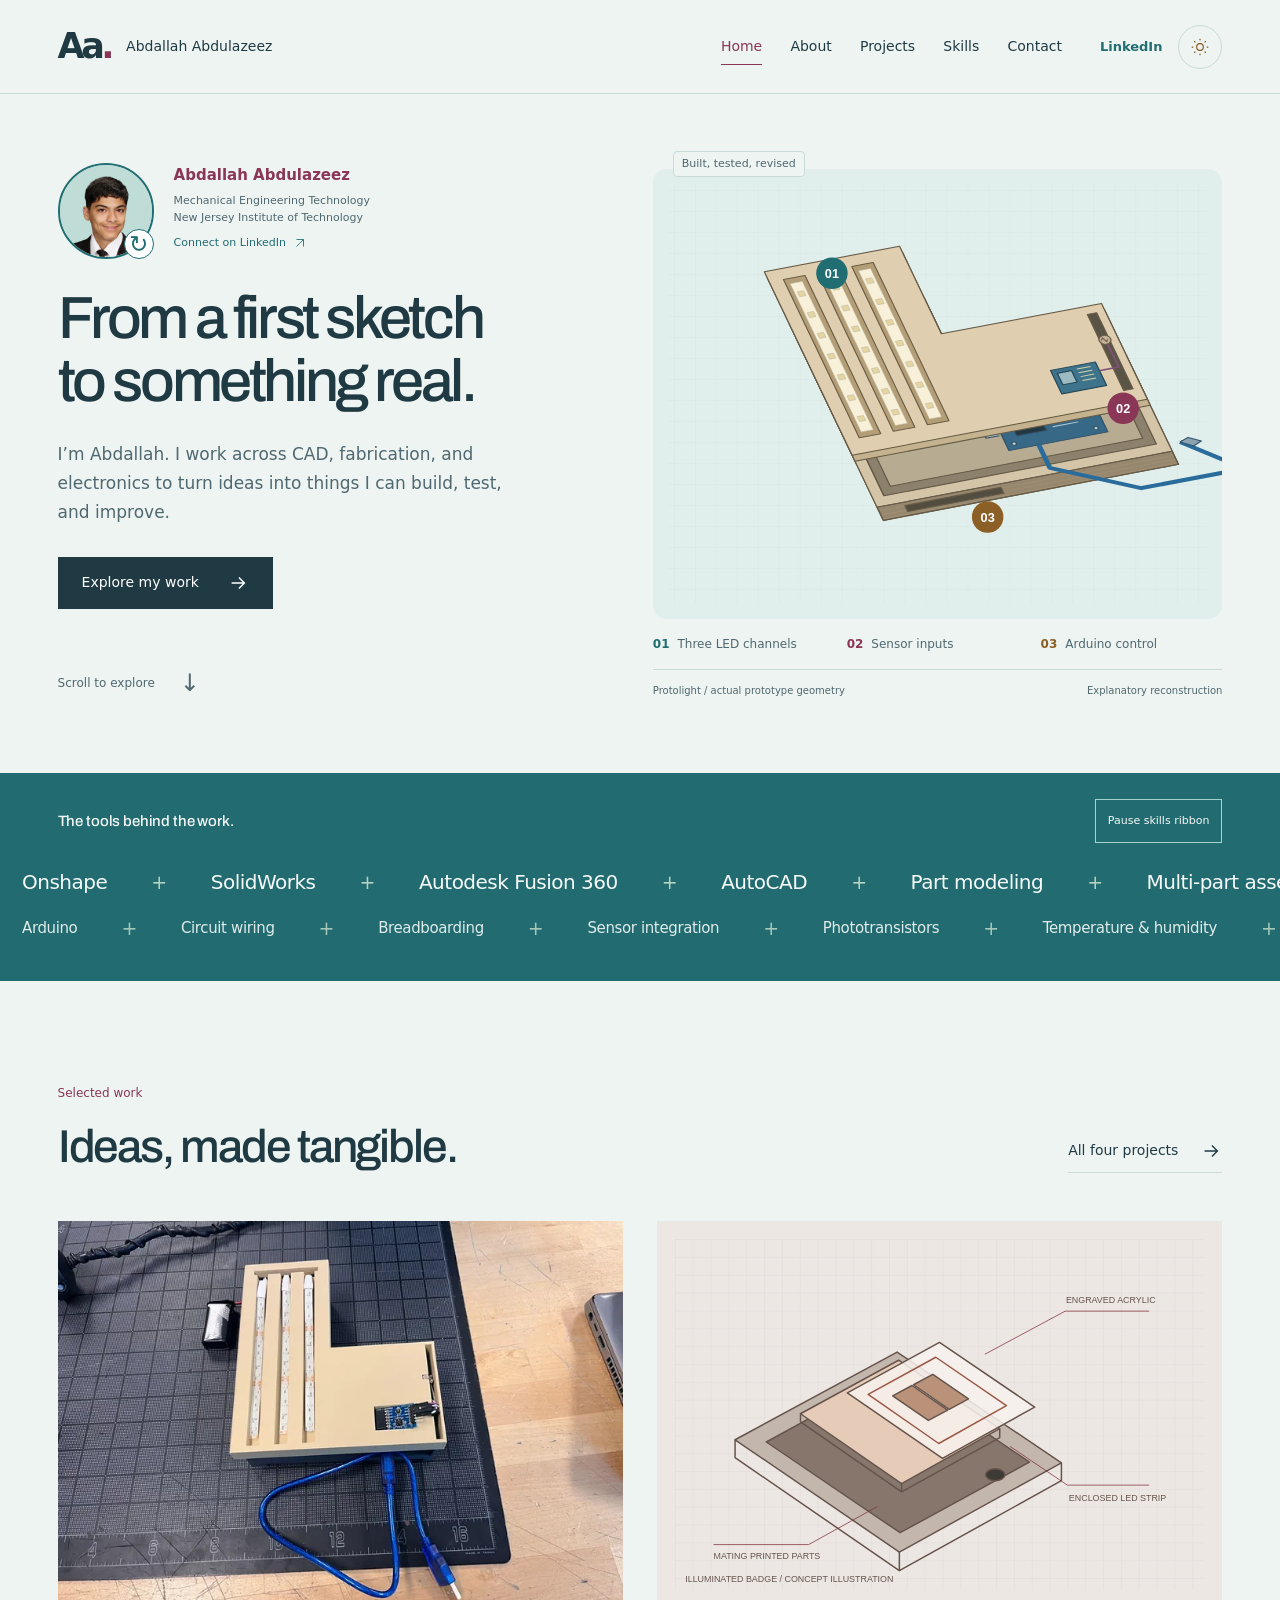
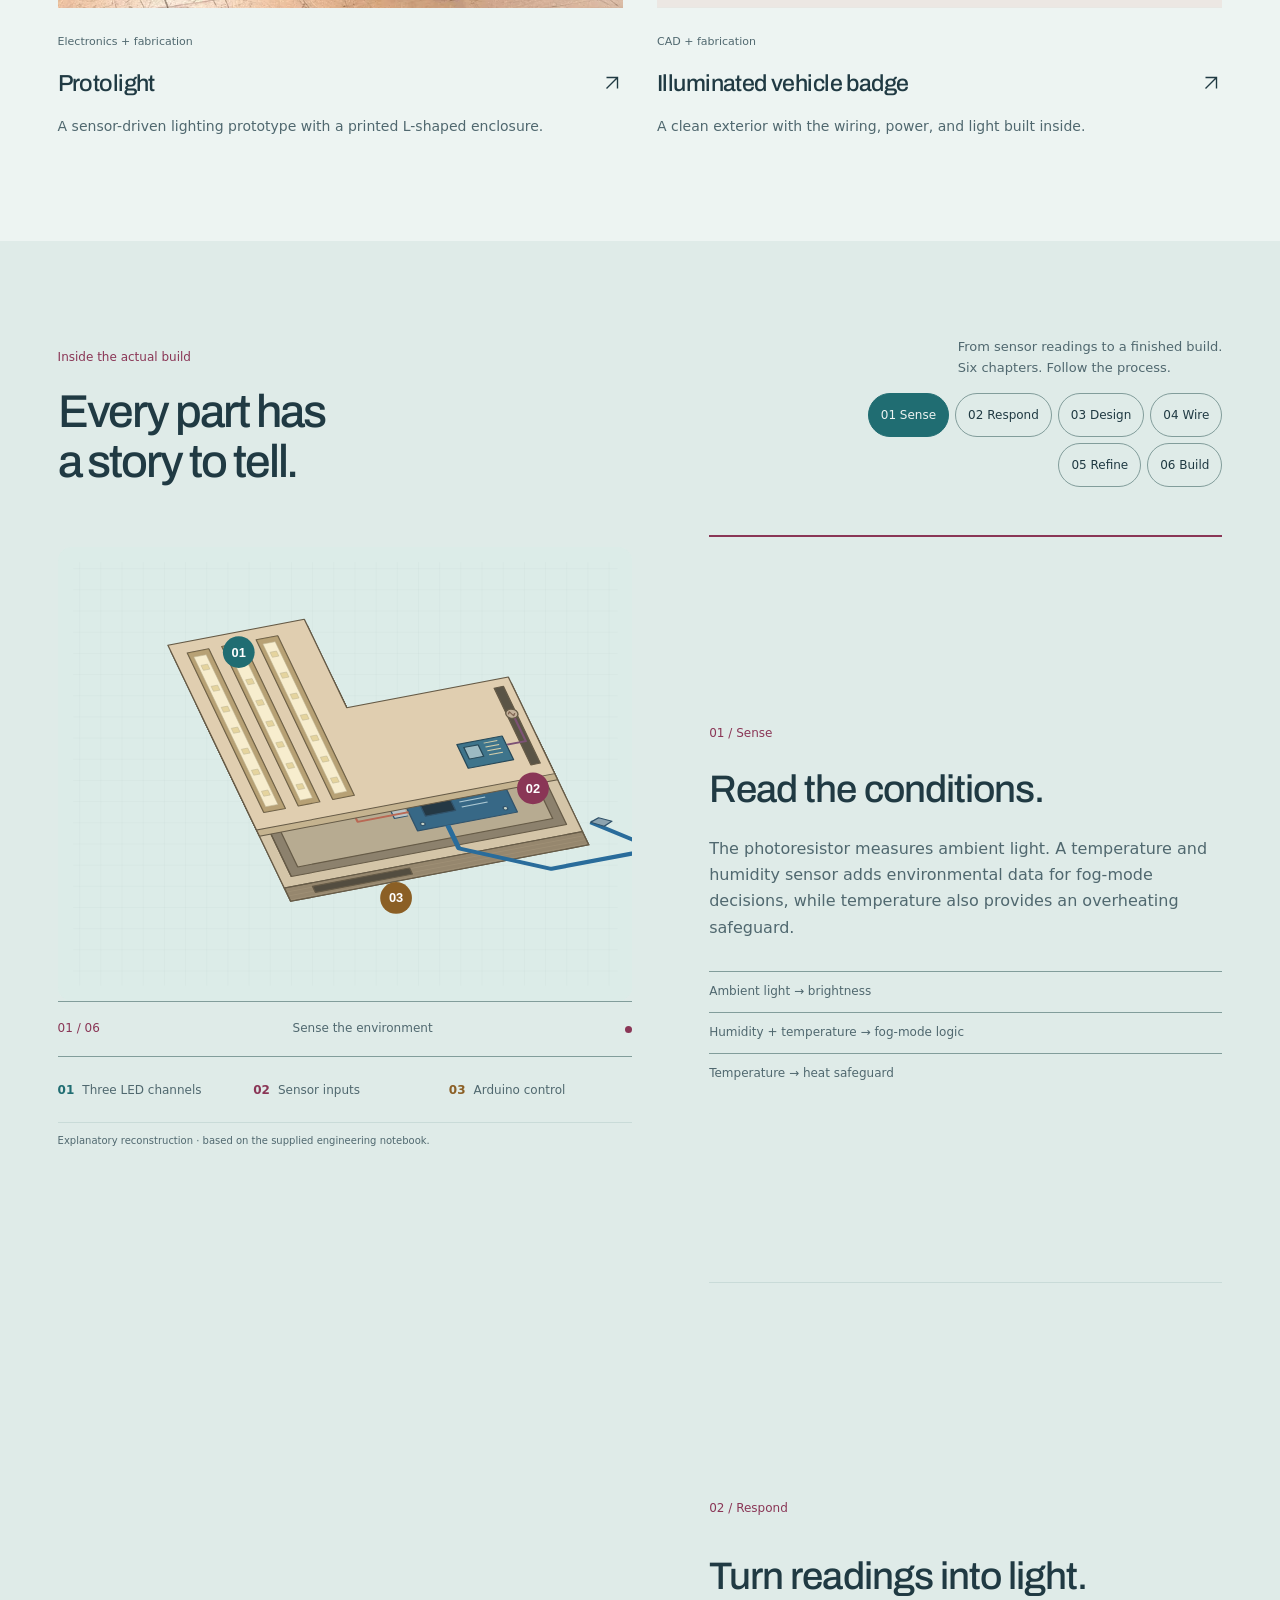
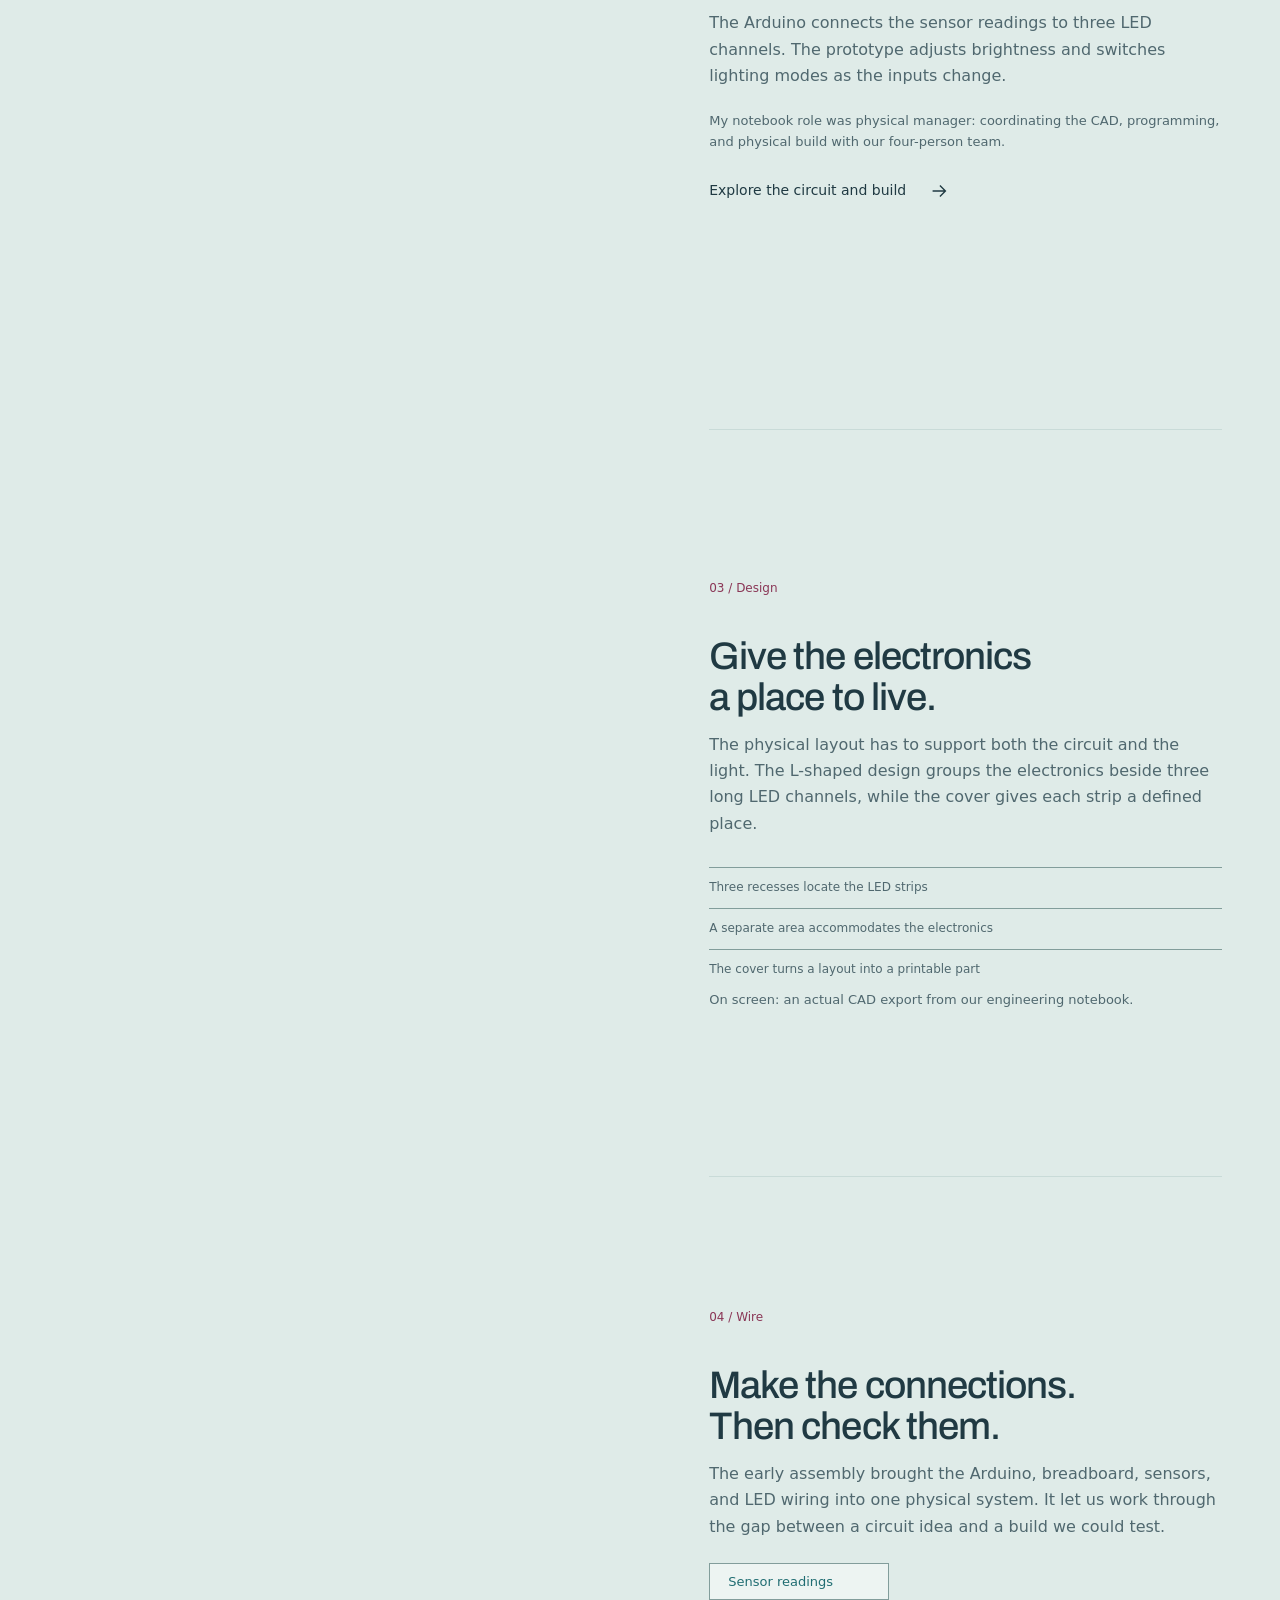
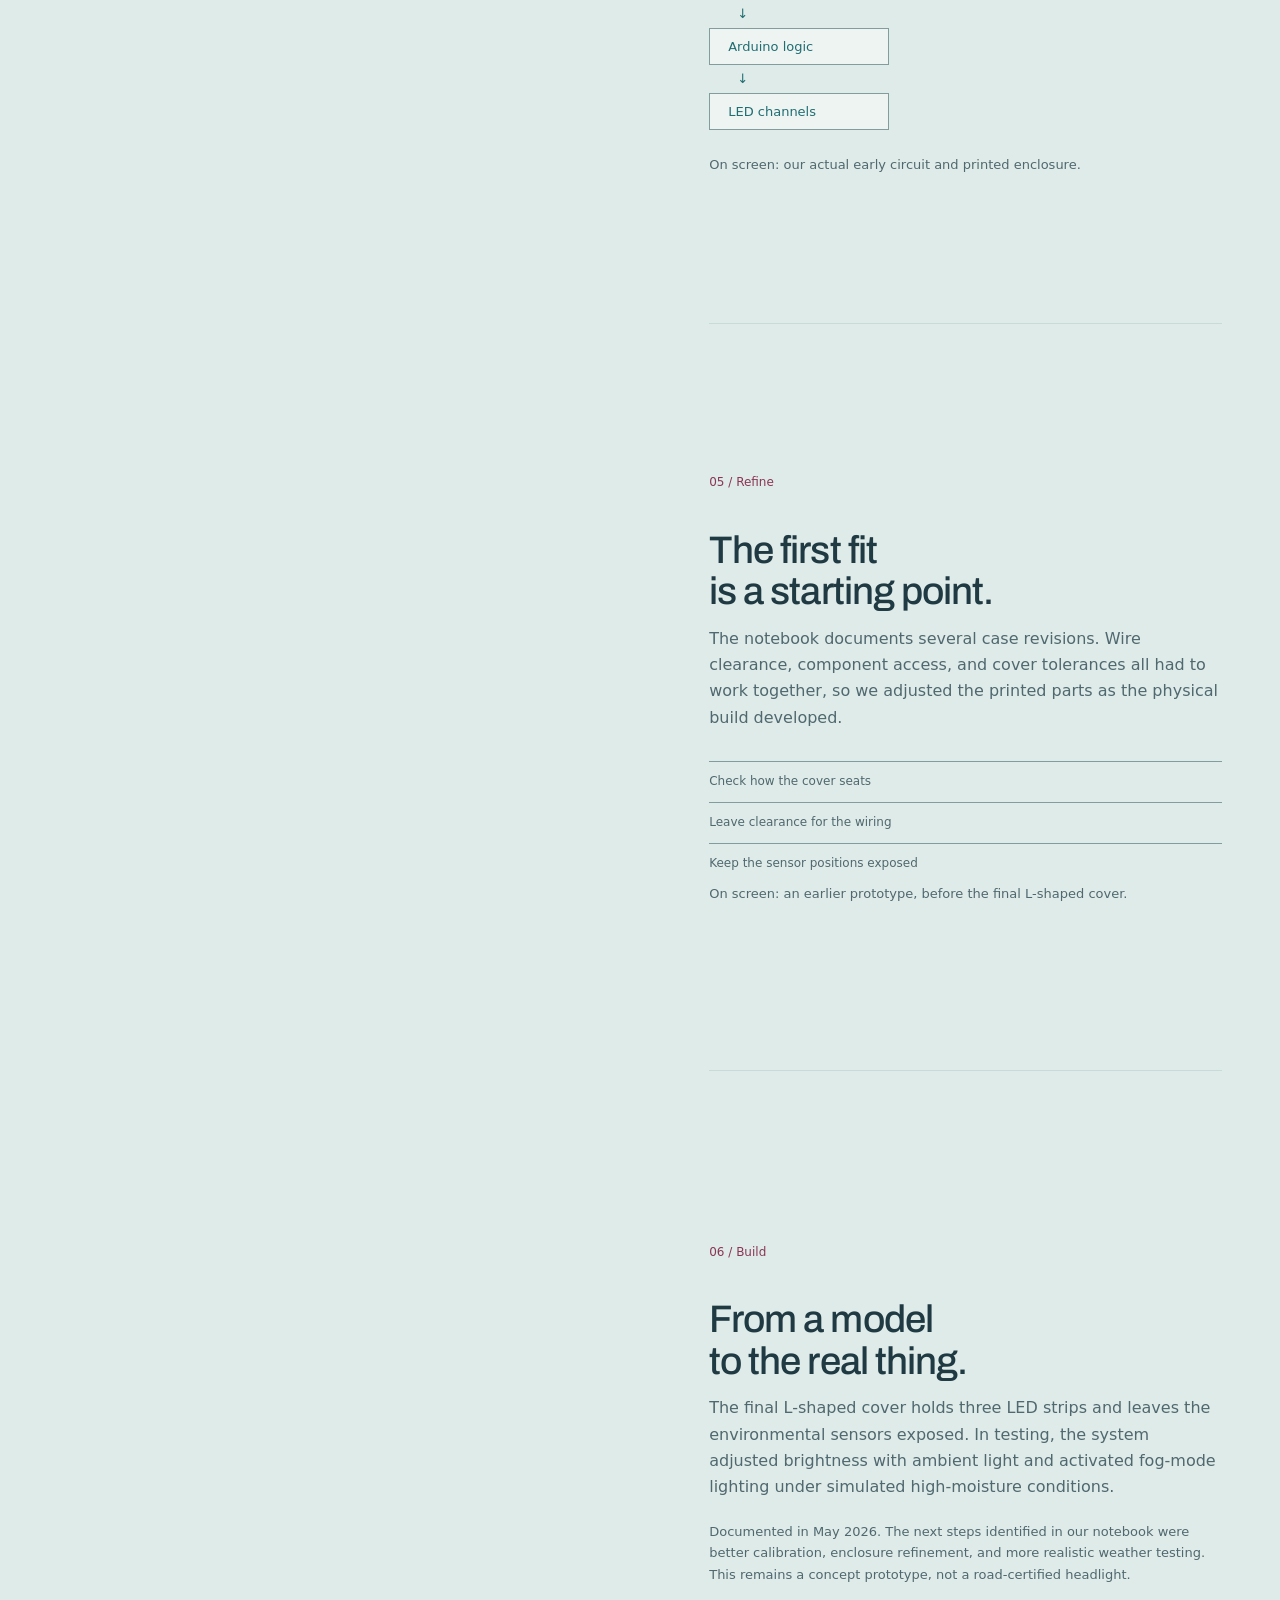
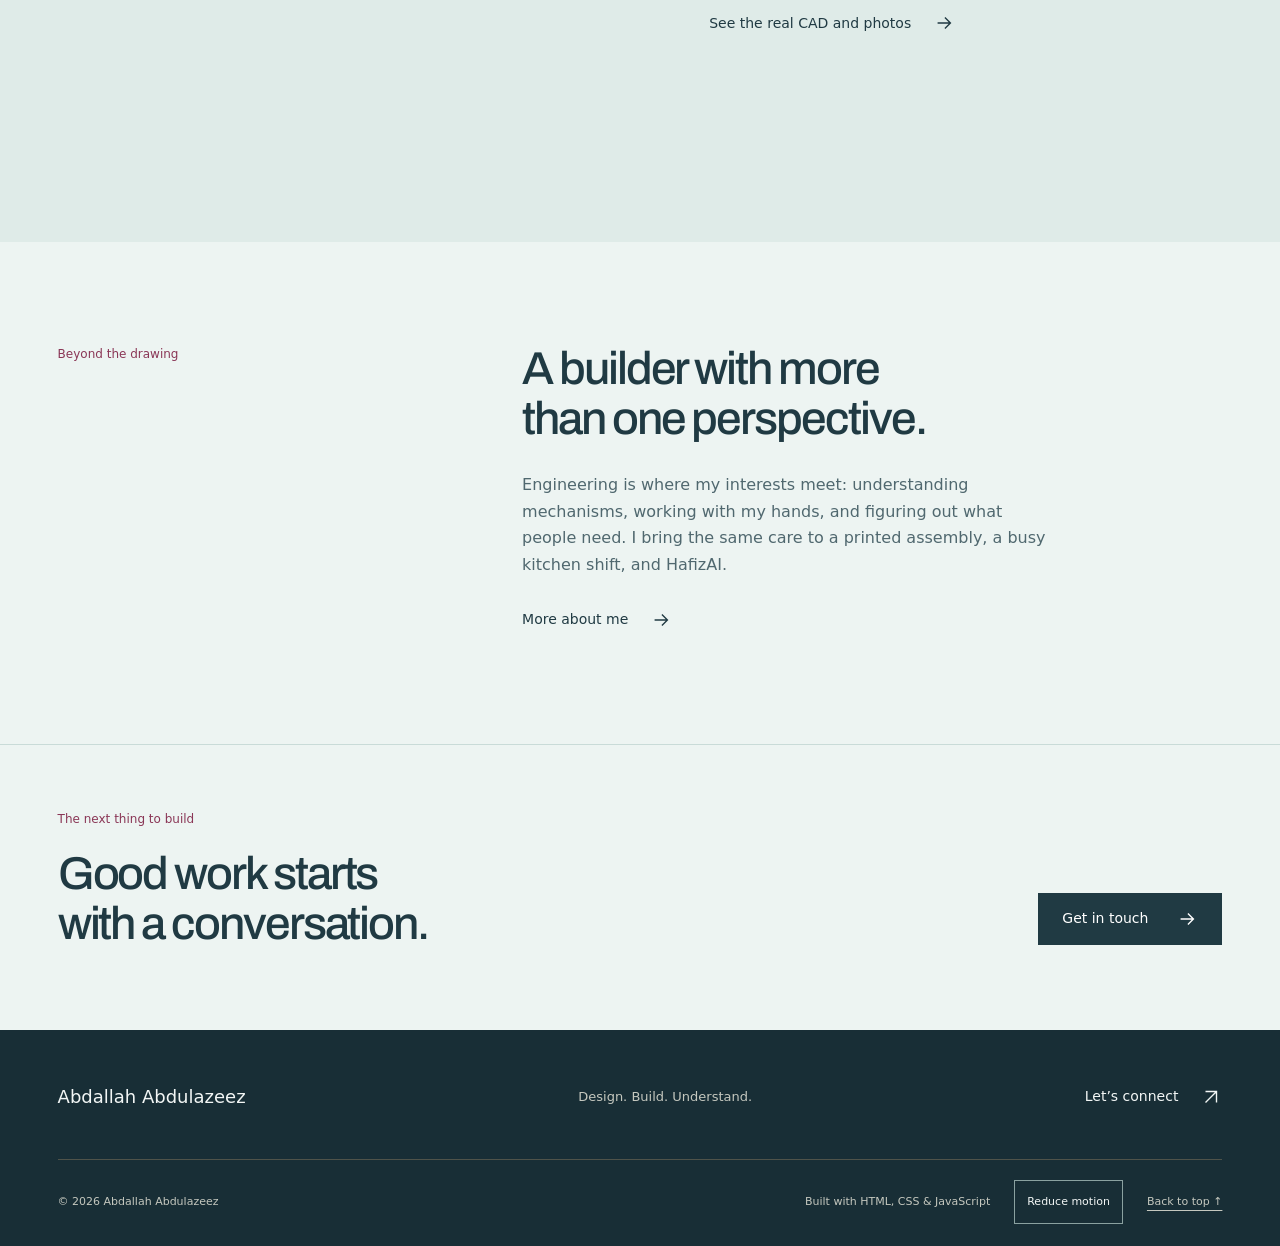
==== commit a118bacb: "Add public resume and verify portfolio rubric coverage" ====
--- a/index.html
+++ b/index.html
@@ -2,7 +2,7 @@
 <html lang="en"><head><meta charset="utf-8"><meta name="viewport" content="width=device-width, initial-scale=1"><meta name="theme-color" content="#f0f0ec"><meta name="description" content="Mechanical Engineering Technology student at NJIT. Explore Abdallah Abdulazeez’s CAD, fabrication, electronics, and product projects."><title>Mechanical design & hands-on engineering | Abdallah Abdulazeez</title><link rel="icon" href="assets/images/favicon.svg" type="image/svg+xml"><script src="theme.js"></script><link rel="stylesheet" href="styles.css"><script src="script.js" defer></script></head>
 <body><a class="skip-link" href="#main">Skip to content</a><div class="reading-progress" aria-hidden="true"></div>
 <header class="site-header"><div class="header-inner"><a class="brand" href="index.html" aria-label="Aa. Abdallah Abdulazeez, home"><span class="monogram" aria-hidden="true">Aa<span>.</span></span><span class="brand-name">Abdallah Abdulazeez</span></a><button class="menu-toggle" aria-expanded="false" aria-controls="primary-navigation" hidden>Menu <span aria-hidden="true">＋</span></button><nav id="primary-navigation" aria-label="Main navigation"><a href="index.html" aria-current="page">Home</a><a href="about.html">About</a><a href="projects.html">Projects</a><a href="skills.html">Skills</a><a href="contact.html">Contact</a></nav><div class="header-actions"><a class="header-linkedin" href="https://www.linkedin.com/in/abdallah-abdulazeez/" aria-label="in / LinkedIn: Abdallah Abdulazeez"><span class="linkedin-mark" aria-hidden="true">in</span><span class="social-text">LinkedIn</span></a><button class="theme-toggle" type="button" aria-label="Switch to dark mode" aria-pressed="false" hidden><svg class="theme-moon" viewBox="0 0 24 24" aria-hidden="true"><path d="M20 14.3A8.2 8.2 0 0 1 9.7 4 8.3 8.3 0 1 0 20 14.3Z"/></svg><svg class="theme-sun" viewBox="0 0 24 24" aria-hidden="true"><circle cx="12" cy="12" r="4"/><path d="M12 2v2m0 16v2M2 12h2m16 0h2M5 5l1.5 1.5m11 11L19 19M5 19l1.5-1.5m11-11L19 5"/></svg></button></div></div></header>
-<main id="main" tabindex="-1"><section class="hero container"><div class="hero-copy"><div class="hero-person"><figure class="portrait-switcher portrait-small" data-portrait="professional"><button class="portrait-flip" type="button" disabled aria-label="Show graduation portrait of Abdallah Abdulazeez" aria-pressed="false"><span class="portrait-turn"><span class="portrait-face portrait-front"><img class="portrait-professional" src="assets/images/portrait-professional.webp" alt="Abdallah Abdulazeez in a black suit and tie." width="462" height="494"></span><span class="portrait-face portrait-back" aria-hidden="true"><img class="portrait-graduation" src="assets/images/portrait-professional.webp" data-src="assets/images/portrait-graduation.webp" alt="A headshot of Abdallah Abdulazeez from his graduation photograph, wearing a light suit." width="1000" height="1333" loading="lazy"></span></span><span class="portrait-flip-mark" aria-hidden="true">↻</span></button><figcaption><span data-portrait-label>Professional portrait</span><span class="portrait-hint">Hover, swipe, or tap to flip</span></figcaption></figure><div><p class="person-name">Abdallah Abdulazeez</p><p class="person-role">Mechanical Engineering Technology<br>New Jersey Institute of Technology</p><a class="person-link" href="https://www.linkedin.com/in/abdallah-abdulazeez/">Connect on LinkedIn <svg viewBox="0 0 24 24" aria-hidden="true"><path d="M6 18 18 6M6 6h12v12"/></svg></a></div></div><h1>From a first sketch<br>to something real.</h1><p class="hero-description">I’m Abdallah. I work across CAD, fabrication, and electronics to turn ideas into things I can build, test, and improve.</p><a class="button button-dark" href="projects.html">Explore my work <svg viewBox="0 0 24 24" aria-hidden="true"><path d="M5 12h14M13 6l6 6-6 6"/></svg></a><a class="hero-scroll" href="#selected-work">Scroll to explore <span aria-hidden="true">↓</span></a></div><figure class="hero-figure"><div class="figure-corner">Built, tested, revised</div><img src="assets/images/protolight-assembly.svg" alt="Reconstruction of the real L-shaped Protolight prototype, with its printed cover, three LED channels, Arduino circuit, and sensor inputs." width="760" height="600" fetchpriority="high"><figcaption>Protolight / actual prototype geometry<span>Explanatory reconstruction</span></figcaption><ol class="diagram-key" aria-label="Prototype components"><li><span>01</span> Three LED channels</li><li><span>02</span> Sensor inputs</li><li><span>03</span> Arduino control</li></ol></figure></section>
+<main id="main" tabindex="-1"><section class="hero container"><div class="hero-copy"><div class="hero-person"><figure class="portrait-switcher portrait-small" data-portrait="professional"><button class="portrait-flip" type="button" disabled aria-label="Show graduation portrait of Abdallah Abdulazeez" aria-pressed="false"><span class="portrait-turn"><span class="portrait-face portrait-front"><img class="portrait-professional" src="assets/images/portrait-professional.webp" alt="Abdallah Abdulazeez in a black suit and tie." width="462" height="494"></span><span class="portrait-face portrait-back" aria-hidden="true"><img class="portrait-graduation" src="assets/images/portrait-professional.webp" data-src="assets/images/portrait-graduation.webp" alt="A headshot of Abdallah Abdulazeez from his graduation photograph, wearing a light suit." width="1000" height="1333" loading="lazy"></span></span><span class="portrait-flip-mark" aria-hidden="true">↻</span></button><span class="portrait-status" role="status" aria-live="polite"></span><figcaption><span data-portrait-label>Professional portrait</span><span class="portrait-hint">Hover, swipe, or tap to flip</span></figcaption></figure><div><p class="person-name">Abdallah Abdulazeez</p><p class="person-role">Mechanical Engineering Technology<br>New Jersey Institute of Technology</p><a class="person-link" href="https://www.linkedin.com/in/abdallah-abdulazeez/">Connect on LinkedIn <svg viewBox="0 0 24 24" aria-hidden="true"><path d="M6 18 18 6M6 6h12v12"/></svg></a></div></div><h1>From a first sketch<br>to something real.</h1><p class="hero-description">I’m Abdallah. I work across CAD, fabrication, and electronics to turn ideas into things I can build, test, and improve.</p><a class="button button-dark" href="projects.html">Explore my work <svg viewBox="0 0 24 24" aria-hidden="true"><path d="M5 12h14M13 6l6 6-6 6"/></svg></a><a class="hero-scroll" href="#selected-work">Scroll to explore <span aria-hidden="true">↓</span></a></div><figure class="hero-figure"><div class="figure-corner">Built, tested, revised</div><img src="assets/images/protolight-assembly.svg" alt="Reconstruction of the real L-shaped Protolight prototype, with its printed cover, three LED channels, Arduino circuit, and sensor inputs." width="760" height="600" fetchpriority="high"><ol class="diagram-key" aria-label="Prototype components"><li><span>01</span> Three LED channels</li><li><span>02</span> Sensor inputs</li><li><span>03</span> Arduino control</li></ol><figcaption>Protolight / actual prototype geometry<span>Explanatory reconstruction</span></figcaption></figure></section>
 <section class="skills-banner" aria-labelledby="toolkit-heading"><div class="ribbon-heading container"><h2 id="toolkit-heading">The tools behind the work.</h2><button class="ribbon-toggle" type="button" aria-pressed="false" hidden>Pause skills ribbon <span aria-hidden="true">Ⅱ</span></button></div><div class="ribbon-window ribbon-row-1"><div class="ribbon-track"><ul class="ribbon-list"><li>Onshape</li><li>SolidWorks</li><li>Autodesk Fusion 360</li><li>AutoCAD</li><li>Part modeling</li><li>Multi-part assemblies</li><li>Moving mechanisms</li><li>FDM 3D printing / PLA</li><li>Soldering</li><li>Laser cutting &amp; engraving</li><li>Milling / wood &amp; wax</li><li>Rapid prototyping</li><li>Functional testing</li></ul><ul class="ribbon-list" aria-hidden="true"><li>Onshape</li><li>SolidWorks</li><li>Autodesk Fusion 360</li><li>AutoCAD</li><li>Part modeling</li><li>Multi-part assemblies</li><li>Moving mechanisms</li><li>FDM 3D printing / PLA</li><li>Soldering</li><li>Laser cutting &amp; engraving</li><li>Milling / wood &amp; wax</li><li>Rapid prototyping</li><li>Functional testing</li></ul></div></div><div class="ribbon-window ribbon-row-2"><div class="ribbon-track"><ul class="ribbon-list"><li>Arduino</li><li>Circuit wiring</li><li>Breadboarding</li><li>Sensor integration</li><li>Phototransistors</li><li>Temperature &amp; humidity</li><li>LED control</li><li>Web development</li><li>AI-assisted development</li><li>Product direction</li><li>Google Workspace</li><li>Microsoft Office</li><li>Data tracking &amp; analysis</li><li>English / Arabic / Spanish</li></ul><ul class="ribbon-list" aria-hidden="true"><li>Arduino</li><li>Circuit wiring</li><li>Breadboarding</li><li>Sensor integration</li><li>Phototransistors</li><li>Temperature &amp; humidity</li><li>LED control</li><li>Web development</li><li>AI-assisted development</li><li>Product direction</li><li>Google Workspace</li><li>Microsoft Office</li><li>Data tracking &amp; analysis</li><li>English / Arabic / Spanish</li></ul></div></div></section>
 <section id="selected-work" class="section container"><div class="section-heading"><div><p class="section-label">Selected work</p><h2>Ideas, made tangible.</h2></div><a class="text-link" href="projects.html">All four projects <svg viewBox="0 0 24 24" aria-hidden="true"><path d="M5 12h14M13 6l6 6-6 6"/></svg></a></div><div class="project-grid"><article class="project-preview"><a class="project-image" href="projects.html#protolight" tabindex="-1" aria-hidden="true"><img src="assets/images/protolight-final-small.webp" srcset="assets/images/protolight-final-small.webp 720w, assets/images/protolight-final.webp 1400w" sizes="(max-width: 760px) calc(100vw - 48px), (max-width: 1200px) 44vw, 620px" alt="" width="1400" height="1050" loading="lazy"></a><div class="project-caption"><div><p class="project-type">Electronics + fabrication</p><h3><a href="projects.html#protolight">Protolight <svg viewBox="0 0 24 24" aria-hidden="true"><path d="M6 18 18 6M6 6h12v12"/></svg></a></h3><p>A sensor-driven lighting prototype with a printed L-shaped enclosure.</p></div></div></article><article class="project-preview"><a class="project-image" href="projects.html#badge" tabindex="-1" aria-hidden="true"><img src="assets/images/badge.svg" alt="" width="760" height="520" loading="lazy"></a><div class="project-caption"><div><p class="project-type">CAD + fabrication</p><h3><a href="projects.html#badge">Illuminated vehicle badge <svg viewBox="0 0 24 24" aria-hidden="true"><path d="M6 18 18 6M6 6h12v12"/></svg></a></h3><p>A clean exterior with the wiring, power, and light built inside.</p></div></div></article></div></section>
 <section class="story-section" aria-labelledby="story-heading"><div class="container"><div class="section-heading"><div><p class="section-label">Inside the actual build</p><h2 id="story-heading">Every part has<br>a story to tell.</h2></div><div class="story-heading-side"><p class="section-aside">From sensor readings to a finished build.<br>Six chapters. Follow the process.</p><nav class="story-jumps" aria-label="Protolight story chapters"><a href="#story-sense" data-chapter="sense">01 Sense</a><a href="#story-respond" data-chapter="respond">02 Respond</a><a href="#story-design" data-chapter="design">03 Design</a><a href="#story-wire" data-chapter="wire">04 Wire</a><a href="#story-revise" data-chapter="revise">05 Refine</a><a href="#story-build" data-chapter="build">06 Build</a></nav></div></div><div class="story-layout"><figure class="story-visual" data-stage="sense"><div class="story-drawing prototype-drawing"><svg class="prototype-diagram" xmlns="http://www.w3.org/2000/svg" viewBox="0 0 760 600" role="img" aria-labelledby="prototype-title prototype-description"><title id="prototype-title">The actual Protolight layout, reconstructed</title><desc id="prototype-description">An L-shaped printed cover, three LED strips, control circuit, and exposed sensors. Scrolling assembles the parts and reveals the real final prototype photograph.</desc>
@@ -54,6 +54,6 @@
 </g>
 
 </svg>
-<img class="story-scene" data-scene="design" src="assets/images/protolight-cad-v5.webp" alt="Actual CAD export of the L-shaped Protolight cover with three recessed LED channels." width="404" height="338" loading="lazy" aria-hidden="true"><img class="story-scene" data-scene="wire" src="assets/images/protolight-circuit.webp" alt="Actual early circuit assembly with the Arduino, breadboard, wiring, and printed enclosure." width="900" height="1200" loading="lazy" aria-hidden="true"><img class="story-scene" data-scene="revise" src="assets/images/protolight-v1.webp" alt="An earlier actual Protolight assembly with its dark printed cover, before the final enclosure revision." width="1200" height="900" loading="lazy" aria-hidden="true"><img class="prototype-photo story-scene" data-scene="build" aria-hidden="true" src="assets/images/protolight-final-small.webp" srcset="assets/images/protolight-final-small.webp 720w, assets/images/protolight-final.webp 1400w" sizes="(max-width: 760px) calc(100vw - 48px), (max-width: 1200px) 44vw, 620px" alt="The actual final Protolight prototype: a beige L-shaped printed enclosure with three LED strips and exposed environmental sensors." width="1400" height="1050" loading="lazy"></div><div class="story-state" aria-hidden="true"><span class="stage-count">01 / 06</span><span class="stage-caption">Sense the environment</span><span class="state-dot"></span></div><div class="story-key"><ol class="diagram-key" aria-label="Prototype components"><li><span>01</span> Three LED channels</li><li><span>02</span> Sensor inputs</li><li><span>03</span> Arduino control</li></ol><p class="scene-source" hidden></p></div><figcaption class="figure-note">Actual final prototype · supplied engineering notebook.</figcaption></figure><div class="story-steps"><article class="story-step" id="story-sense" data-step="sense"><span class="step-number">01 / Sense</span><h3>Read the conditions.</h3><p>The photoresistor measures ambient light. A temperature and humidity sensor adds environmental data for fog-mode decisions, while temperature also provides an overheating safeguard.</p><ul class="inline-list"><li>Ambient light → brightness</li><li>Humidity + temperature → fog-mode logic</li><li>Temperature → heat safeguard</li></ul></article><article class="story-step" id="story-respond" data-step="respond"><span class="step-number">02 / Respond</span><h3>Turn readings into light.</h3><p>The Arduino connects the sensor readings to three LED channels. The prototype adjusts brightness and switches lighting modes as the inputs change.</p><p class="detail-note">My notebook role was physical manager: coordinating the CAD, programming, and physical build with our four-person team.</p><a class="text-link" href="projects.html#protolight">Explore the circuit and build <svg viewBox="0 0 24 24" aria-hidden="true"><path d="M5 12h14M13 6l6 6-6 6"/></svg></a></article><article class="story-step" id="story-design" data-step="design"><span class="step-number">03 / Design</span><h3>Give the electronics<br>a place to live.</h3><p>The physical layout has to support both the circuit and the light. The L-shaped design groups the electronics beside three long LED channels, while the cover gives each strip a defined place.</p><ul class="inline-list"><li>Three recesses locate the LED strips</li><li>A separate area accommodates the electronics</li><li>The cover turns a layout into a printable part</li></ul><p class="detail-note">On screen: an actual CAD export from our engineering notebook.</p></article><article class="story-step" id="story-wire" data-step="wire"><span class="step-number">04 / Wire</span><h3>Make the connections.<br>Then check them.</h3><p>The early assembly brought the Arduino, breadboard, sensors, and LED wiring into one physical system. It let us work through the gap between a circuit idea and a build we could test.</p><div class="signal-path" aria-label="Signal path"><span>Sensor readings</span><span aria-hidden="true">↓</span><span>Arduino logic</span><span aria-hidden="true">↓</span><span>LED channels</span></div><p class="detail-note">On screen: our actual early circuit and printed enclosure.</p></article><article class="story-step" id="story-revise" data-step="revise"><span class="step-number">05 / Refine</span><h3>The first fit<br>is a starting point.</h3><p>The notebook documents several case revisions. Wire clearance, component access, and cover tolerances all had to work together, so we adjusted the printed parts as the physical build developed.</p><ul class="inline-list"><li>Check how the cover seats</li><li>Leave clearance for the wiring</li><li>Keep the sensor positions exposed</li></ul><p class="detail-note">On screen: an earlier prototype, before the final L-shaped cover.</p></article><article class="story-step" id="story-build" data-step="build"><span class="step-number">06 / Build</span><h3>From a model<br>to the real thing.</h3><p>The final L-shaped cover holds three LED strips and leaves the environmental sensors exposed. In testing, the system adjusted brightness with ambient light and activated fog-mode lighting under simulated high-moisture conditions.</p><p class="detail-note">Documented in May 2026. The next steps identified in our notebook were better calibration, enclosure refinement, and more realistic weather testing. This remains a concept prototype, not a road-certified headlight.</p><a class="text-link" href="projects.html#protolight">See the real CAD and photos <svg viewBox="0 0 24 24" aria-hidden="true"><path d="M5 12h14M13 6l6 6-6 6"/></svg></a></article></div></div></div></section>
+<img class="story-scene" data-scene="design" src="assets/images/protolight-cad-v5.webp" alt="Actual CAD export of the L-shaped Protolight cover with three recessed LED channels." width="404" height="338" loading="lazy" aria-hidden="true"><img class="story-scene" data-scene="wire" src="assets/images/protolight-circuit-small.webp" srcset="assets/images/protolight-circuit-small.webp 450w, assets/images/protolight-circuit.webp 900w" sizes="(max-width: 760px) clamp(142px, 23.25svh, 210px), 400px" alt="Actual early circuit assembly with the Arduino, breadboard, wiring, and printed enclosure." width="900" height="1200" loading="lazy" aria-hidden="true"><img class="story-scene" data-scene="revise" src="assets/images/protolight-v1-small.webp" srcset="assets/images/protolight-v1-small.webp 720w, assets/images/protolight-v1.webp 1200w" sizes="(max-width: 760px) calc(100vw - 48px), (max-width: 1200px) 44vw, 650px" alt="An earlier actual Protolight assembly with its dark printed cover, before the final enclosure revision." width="1200" height="900" loading="lazy" aria-hidden="true"><img class="prototype-photo story-scene" data-scene="build" aria-hidden="true" src="assets/images/protolight-final-small.webp" srcset="assets/images/protolight-final-small.webp 720w, assets/images/protolight-final.webp 1400w" sizes="(max-width: 760px) calc(100vw - 48px), (max-width: 1200px) 44vw, 620px" alt="The actual final Protolight prototype: a beige L-shaped printed enclosure with three LED strips and exposed environmental sensors." width="1400" height="1050" loading="lazy"></div><div class="story-state" aria-hidden="true"><span class="stage-count">01 / 06</span><span class="stage-caption">Sense the environment</span><span class="state-dot"></span></div><div class="story-key"><ol class="diagram-key" aria-label="Prototype components"><li><span>01</span> Three LED channels</li><li><span>02</span> Sensor inputs</li><li><span>03</span> Arduino control</li></ol><p class="scene-source" hidden></p></div><figcaption class="figure-note">Actual final prototype · supplied engineering notebook.</figcaption></figure><div class="story-steps"><article class="story-step" id="story-sense" data-step="sense"><span class="step-number">01 / Sense</span><h3>Read the conditions.</h3><p>The photoresistor measures ambient light. A temperature and humidity sensor adds environmental data for fog-mode decisions, while temperature also provides an overheating safeguard.</p><ul class="inline-list"><li>Ambient light → brightness</li><li>Humidity + temperature → fog-mode logic</li><li>Temperature → heat safeguard</li></ul></article><article class="story-step" id="story-respond" data-step="respond"><span class="step-number">02 / Respond</span><h3>Turn readings into light.</h3><p>The Arduino connects the sensor readings to three LED channels. The prototype adjusts brightness and switches lighting modes as the inputs change.</p><p class="detail-note">My notebook role was physical manager: coordinating the CAD, programming, and physical build with our four-person team.</p><a class="text-link" href="projects.html#protolight">Explore the circuit and build <svg viewBox="0 0 24 24" aria-hidden="true"><path d="M5 12h14M13 6l6 6-6 6"/></svg></a></article><article class="story-step" id="story-design" data-step="design"><span class="step-number">03 / Design</span><h3>Give the electronics<br>a place to live.</h3><p>The physical layout has to support both the circuit and the light. The L-shaped design groups the electronics beside three long LED channels, while the cover gives each strip a defined place.</p><ul class="inline-list"><li>Three recesses locate the LED strips</li><li>A separate area accommodates the electronics</li><li>The cover turns a layout into a printable part</li></ul><p class="detail-note">On screen: an actual CAD export from our engineering notebook.</p></article><article class="story-step" id="story-wire" data-step="wire"><span class="step-number">04 / Wire</span><h3>Make the connections.<br>Then check them.</h3><p>The early assembly brought the Arduino, breadboard, sensors, and LED wiring into one physical system. It let us work through the gap between a circuit idea and a build we could test.</p><div class="signal-path" role="group" aria-label="Signal path"><span>Sensor readings</span><span aria-hidden="true">↓</span><span>Arduino logic</span><span aria-hidden="true">↓</span><span>LED channels</span></div><p class="detail-note">On screen: our actual early circuit and printed enclosure.</p></article><article class="story-step" id="story-revise" data-step="revise"><span class="step-number">05 / Refine</span><h3>The first fit<br>is a starting point.</h3><p>The notebook documents several case revisions. Wire clearance, component access, and cover tolerances all had to work together, so we adjusted the printed parts as the physical build developed.</p><ul class="inline-list"><li>Check how the cover seats</li><li>Leave clearance for the wiring</li><li>Keep the sensor positions exposed</li></ul><p class="detail-note">On screen: an earlier prototype, before the final L-shaped cover.</p></article><article class="story-step" id="story-build" data-step="build"><span class="step-number">06 / Build</span><h3>From a model<br>to the real thing.</h3><p>The final L-shaped cover holds three LED strips and leaves the environmental sensors exposed. In testing, the system adjusted brightness with ambient light and activated fog-mode lighting under simulated high-moisture conditions.</p><p class="detail-note">Documented in May 2026. The next steps identified in our notebook were better calibration, enclosure refinement, and more realistic weather testing. This remains a concept prototype, not a road-certified headlight.</p><a class="text-link" href="projects.html#protolight">See the real CAD and photos <svg viewBox="0 0 24 24" aria-hidden="true"><path d="M5 12h14M13 6l6 6-6 6"/></svg></a></article></div></div></div></section>
 <section class="about-teaser section container"><p class="section-label">Beyond the drawing</p><div><h2>A builder with more<br>than one perspective.</h2><p>Engineering is where my interests meet: understanding mechanisms, working with my hands, and figuring out what people need. I bring the same care to a printed assembly, a busy kitchen shift, and HafizAI.</p><a class="text-link" href="about.html">More about me <svg viewBox="0 0 24 24" aria-hidden="true"><path d="M5 12h14M13 6l6 6-6 6"/></svg></a></div></section><section class="contact-strip container"><div><p class="section-label">The next thing to build</p><h2>Good work starts<br>with a conversation.</h2></div><a class="button button-dark" href="contact.html">Get in touch <svg viewBox="0 0 24 24" aria-hidden="true"><path d="M5 12h14M13 6l6 6-6 6"/></svg></a></section></main>
 <footer class="site-footer"><div class="footer-top"><a class="brand footer-brand" href="index.html">Abdallah Abdulazeez</a><p>Design. Build. Understand.</p><a class="text-link" href="contact.html">Let’s connect <svg viewBox="0 0 24 24" aria-hidden="true"><path d="M6 18 18 6M6 6h12v12"/></svg></a></div><div class="footer-bottom"><span>© 2026 Abdallah Abdulazeez</span><span>Built with HTML, CSS &amp; JavaScript</span><button class="motion-toggle" type="button" aria-pressed="false" hidden>Reduce motion</button><a href="#main">Back to top ↑</a></div></footer></body></html>
--- a/styles.css
+++ b/styles.css
@@ -166,6 +166,7 @@
 .motion-toggle:hover, .motion-toggle[aria-pressed="true"] { border-color: var(--footer-text); background: #324b51; }
 .site-footer :focus-visible { outline-color: #fff; }
 .page-intro { padding-top: 85px; padding-bottom: 65px; }
+.resume-action { margin-top: 24px; }
 .page-intro .section-label { margin-bottom: 27px; }
 .page-lead { font-size: 18px; max-width: 55ch; margin-top: 30px; margin-bottom: 0; color: var(--muted); }
 .about-statement { display: grid; grid-template-columns: 1fr 1.25fr; gap: clamp(40px, 8vw, 130px); align-items: center; padding-bottom: 85px; }
@@ -414,6 +415,9 @@
 .portrait-large .portrait-flip-mark { width: 44px; height: 44px; font-size: 28px; right: 12px; bottom: 12px; }
 .portrait-switcher figcaption { display: flex; flex-wrap: wrap; justify-content: space-between; gap: 8px; font-size: 11px; color: var(--muted); padding-top: 20px; }
 .portrait-hint { color: var(--teal); }
+.portrait-status { display: block; margin-top: 12px; font-size: 12px; line-height: 1.5; color: var(--accent); }
+.portrait-status:empty { display: none; }
+.portrait-flip[aria-busy="true"] .portrait-flip-mark { opacity: .6; }
 .portrait-small figcaption { display: none; }
 .portrait-about-panel { background: var(--soft-surface); padding: 45px 35px 25px; border-radius: 24px; text-align: center; }
 .portrait-panel-note { font-size: 12px; margin: 22px 0 0; color: var(--muted); }
@@ -463,7 +467,8 @@
 .diagram-key li > span { color: var(--teal); font-weight: 650; font-variant-numeric: tabular-nums; }
 .diagram-key li:nth-child(2) > span { color: var(--accent); }
 .diagram-key li:nth-child(3) > span { color: var(--ochre); }
-.hero-figure > .diagram-key { padding-top: 18px; }
+.hero-figure > .diagram-key { padding-block: 16px; }
+.hero-figure > figcaption { margin-top: 0; }
 .story-key { min-height: 66px; height: 66px; display: grid; align-items: center; border-bottom: 1px solid var(--rule); padding-block: 12px; }
 .scene-source { font-size: 13px; line-height: 1.5; color: var(--muted); margin: 0; }
 .story-visual:is([data-stage="design"], [data-stage="wire"], [data-stage="revise"], [data-stage="build"]) .figure-note { visibility: hidden; }
@@ -482,6 +487,8 @@
 .build-gallery figure { position: static; }
 .build-gallery figure img { aspect-ratio: 1.3; object-fit: contain; background: #293442; border-radius: 10px; }
 .case-layout > figure > img { border-radius: 14px; }
+.case-media > figure { position: static; }
+.case-media > figure > img { border-radius: 14px; }
 .build-notes { margin-block: 20px 24px; border-block: 1px solid var(--rule); padding-block: 12px; }
 .build-notes summary { cursor: pointer; color: var(--teal); font-size: 13px; padding-block: 10px; min-height: 44px; }
 .build-notes p { font-size: 13px; margin-block: 12px 18px; }
@@ -545,6 +552,13 @@
   .story-visual { position: static; max-width: 650px; margin-inline: auto; }
   .prototype-drawing { height: 50svh; aspect-ratio: auto; }
   .story-step { min-height: auto; padding-block: 45px; scroll-margin-top: 110px; }
+  .story-state, .story-key { display: none; }
+  .prototype-diagram, .story-scene:not(.prototype-photo) { opacity: 0 !important; }
+  .prototype-photo { opacity: 1 !important; }
+  .story-visual .figure-note { display: block; visibility: visible !important; }
+}
+@media (min-width: 761px) and (min-height: 601px) {
+  .prototype-drawing { max-height: calc(100svh - 300px); }
 }
 body:not(.js-ready) .story-scene:not(.prototype-photo) { display: none; }
 body:not(.js-ready) .story-key { display: none; }
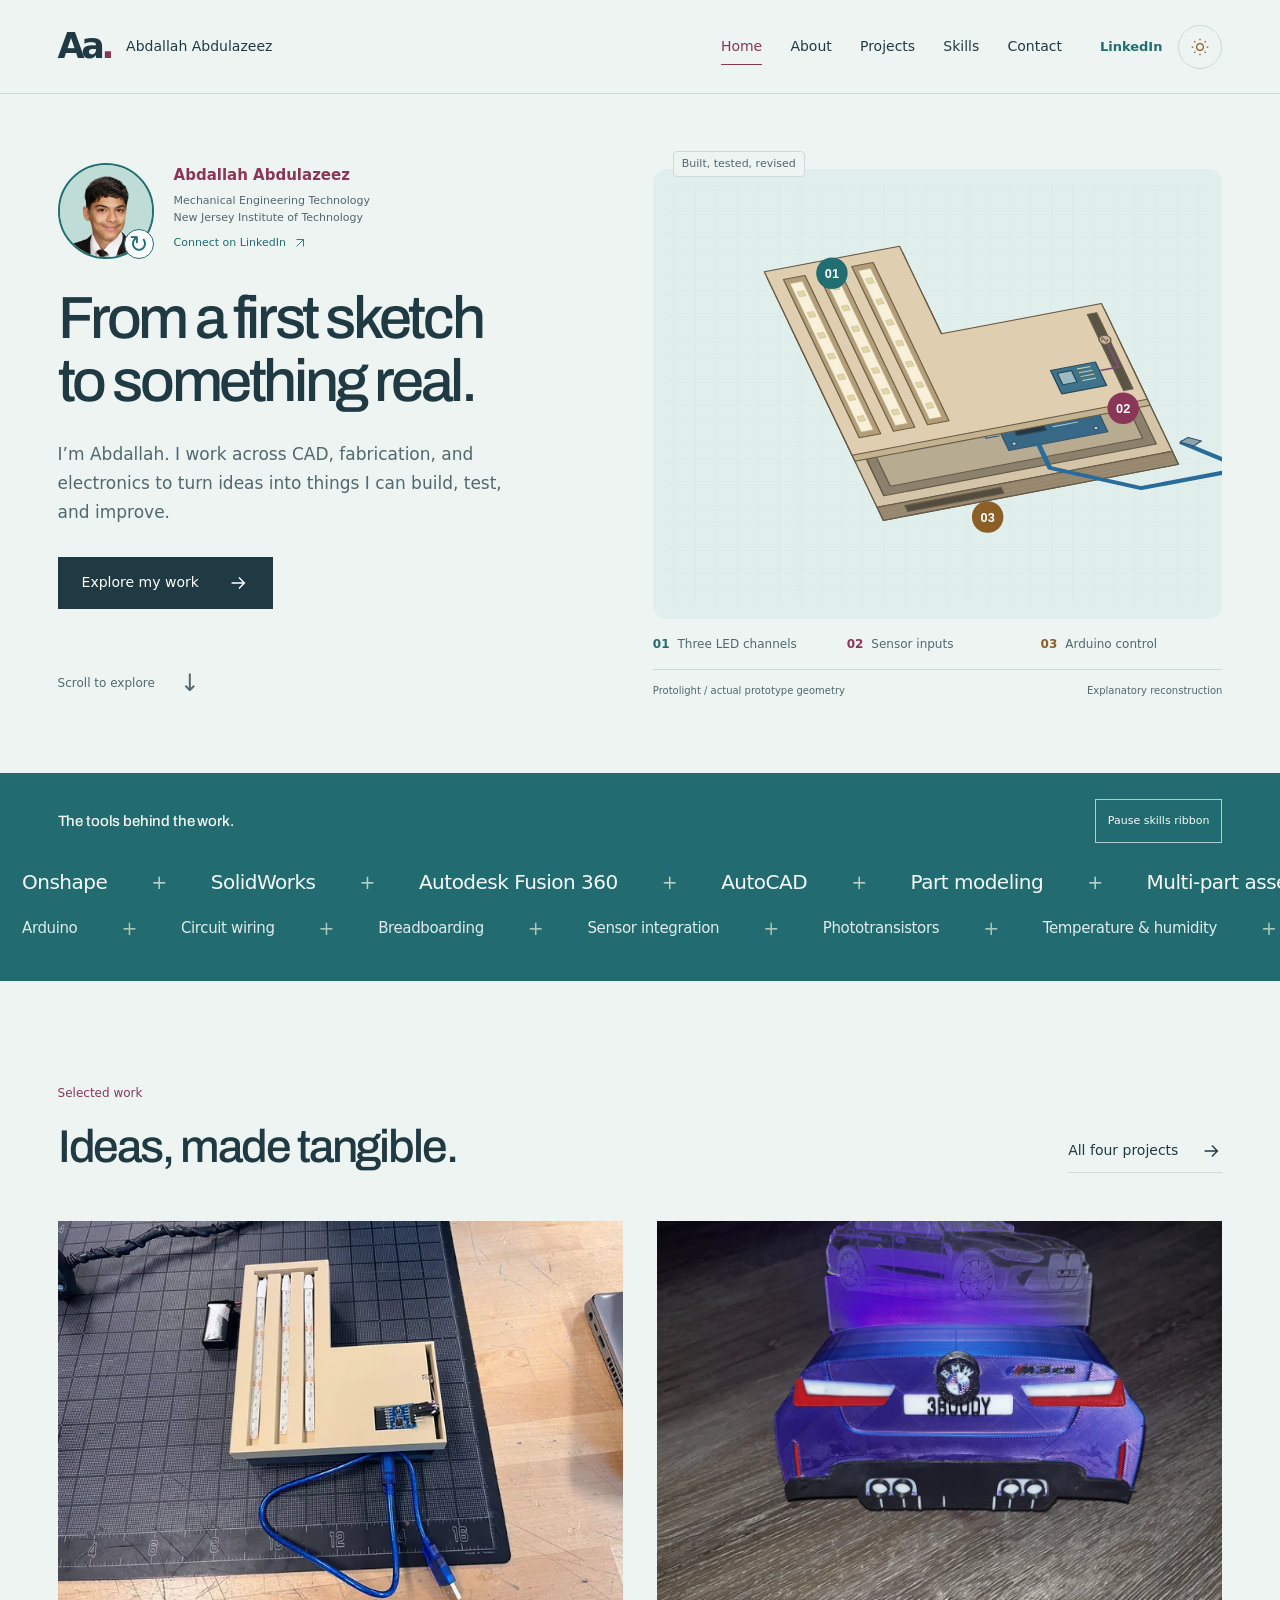
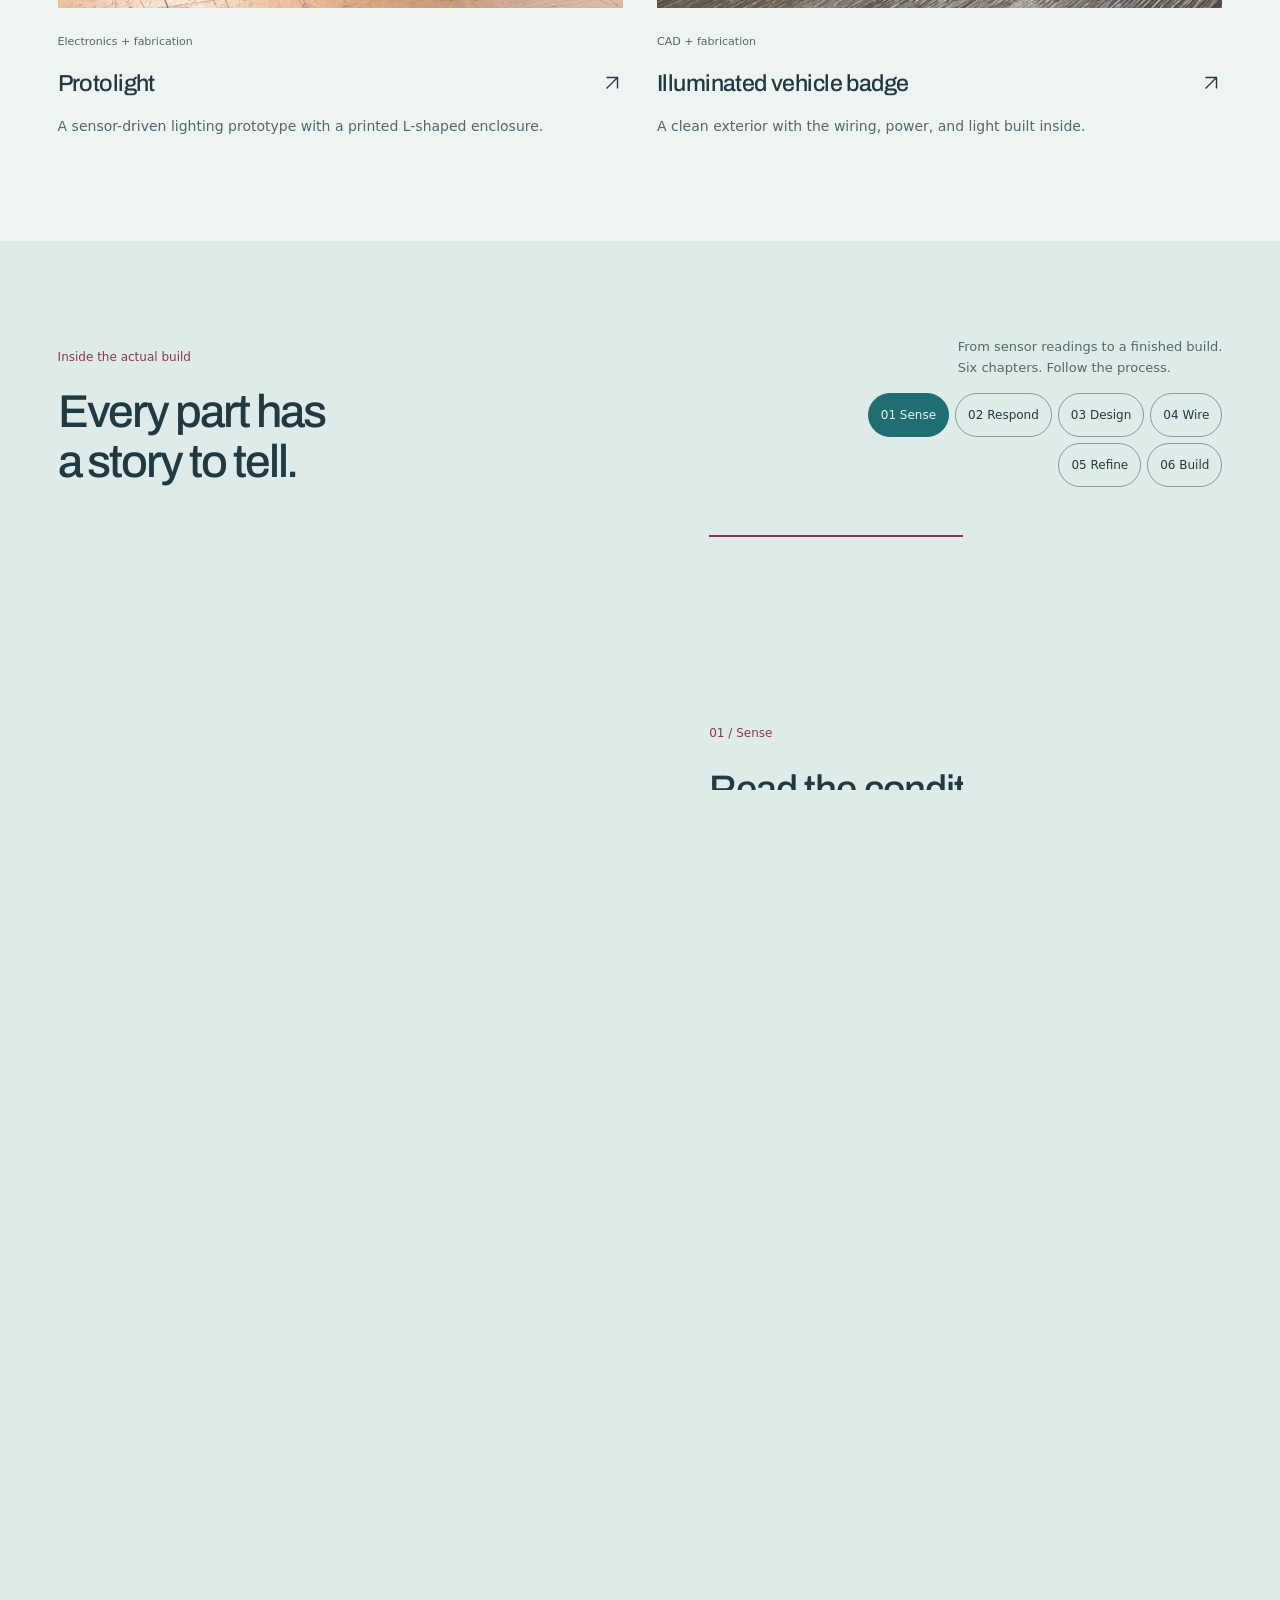
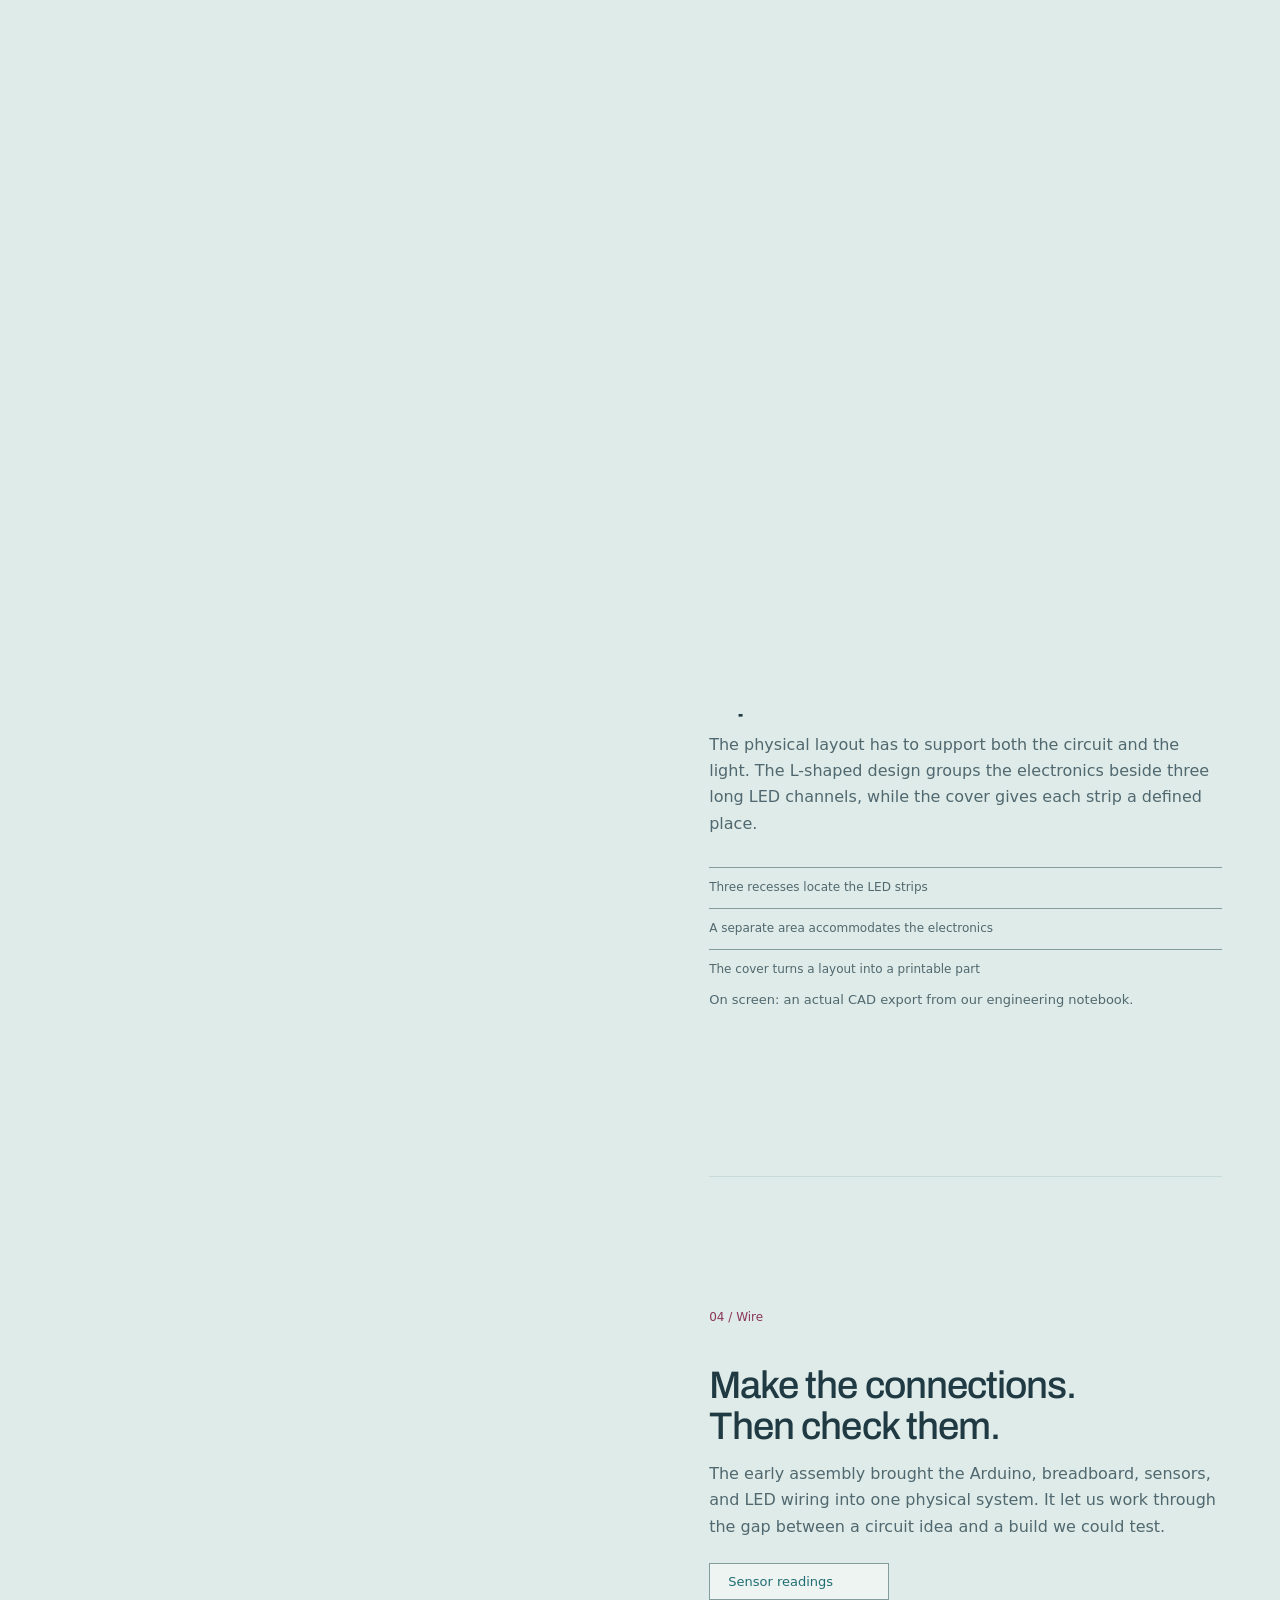
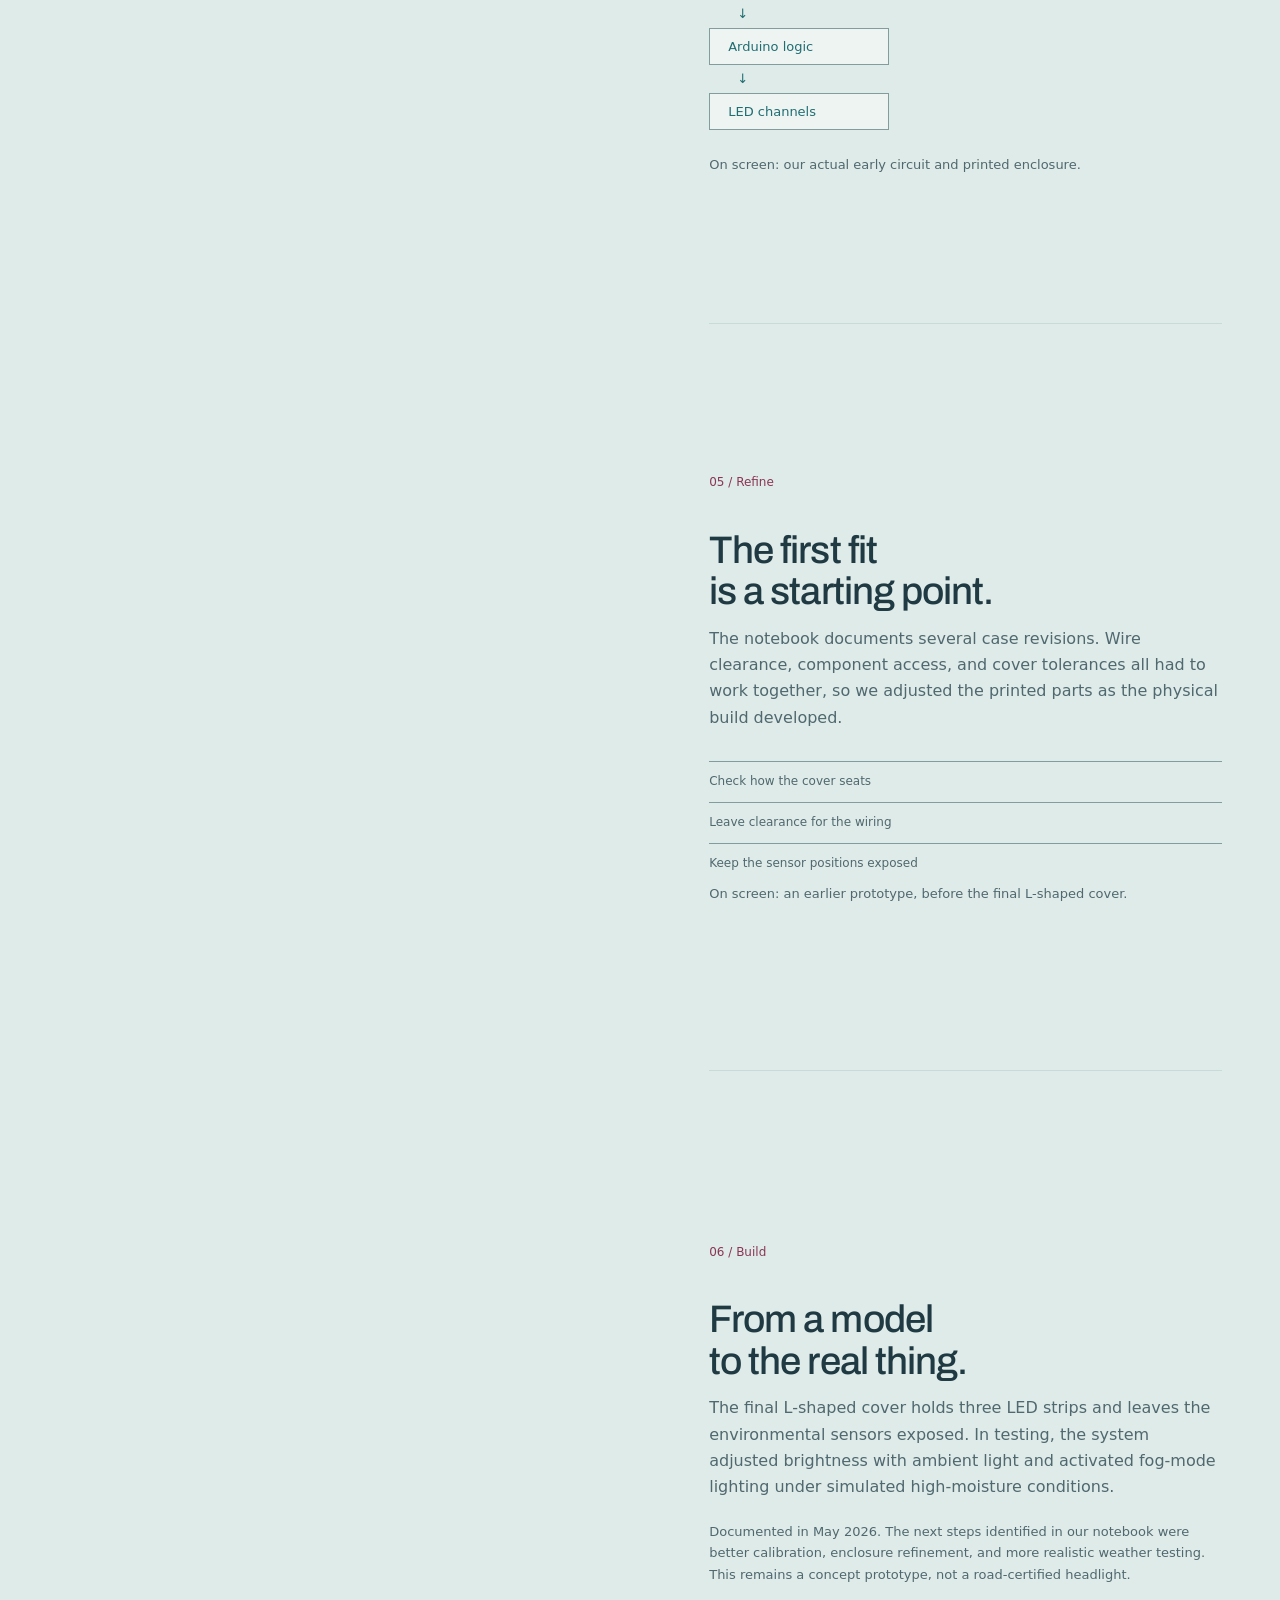
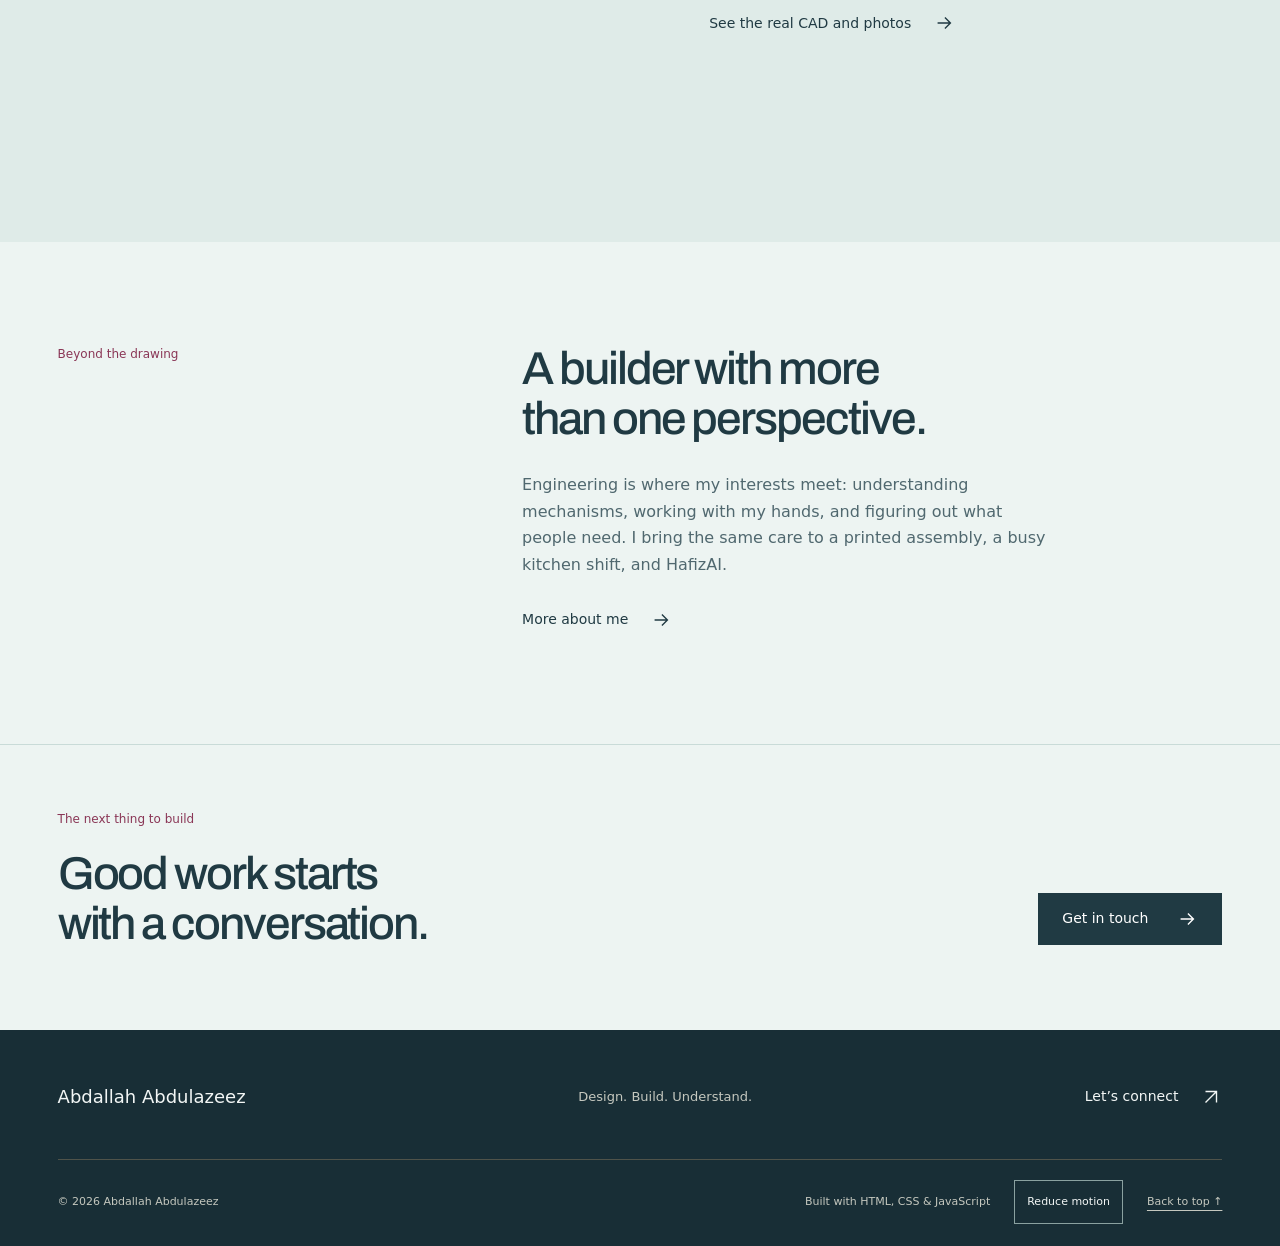
==== commit 0667bdae: "Tell three project stories with actual photos, app screens, and CAD views" ====
--- a/index.html
+++ b/index.html
@@ -4,7 +4,7 @@
 <header class="site-header"><div class="header-inner"><a class="brand" href="index.html" aria-label="Aa. Abdallah Abdulazeez, home"><span class="monogram" aria-hidden="true">Aa<span>.</span></span><span class="brand-name">Abdallah Abdulazeez</span></a><button class="menu-toggle" aria-expanded="false" aria-controls="primary-navigation" hidden>Menu <span aria-hidden="true">＋</span></button><nav id="primary-navigation" aria-label="Main navigation"><a href="index.html" aria-current="page">Home</a><a href="about.html">About</a><a href="projects.html">Projects</a><a href="skills.html">Skills</a><a href="contact.html">Contact</a></nav><div class="header-actions"><a class="header-linkedin" href="https://www.linkedin.com/in/abdallah-abdulazeez/" aria-label="in / LinkedIn: Abdallah Abdulazeez"><span class="linkedin-mark" aria-hidden="true">in</span><span class="social-text">LinkedIn</span></a><button class="theme-toggle" type="button" aria-label="Switch to dark mode" aria-pressed="false" hidden><svg class="theme-moon" viewBox="0 0 24 24" aria-hidden="true"><path d="M20 14.3A8.2 8.2 0 0 1 9.7 4 8.3 8.3 0 1 0 20 14.3Z"/></svg><svg class="theme-sun" viewBox="0 0 24 24" aria-hidden="true"><circle cx="12" cy="12" r="4"/><path d="M12 2v2m0 16v2M2 12h2m16 0h2M5 5l1.5 1.5m11 11L19 19M5 19l1.5-1.5m11-11L19 5"/></svg></button></div></div></header>
 <main id="main" tabindex="-1"><section class="hero container"><div class="hero-copy"><div class="hero-person"><figure class="portrait-switcher portrait-small" data-portrait="professional"><button class="portrait-flip" type="button" disabled aria-label="Show graduation portrait of Abdallah Abdulazeez" aria-pressed="false"><span class="portrait-turn"><span class="portrait-face portrait-front"><img class="portrait-professional" src="assets/images/portrait-professional.webp" alt="Abdallah Abdulazeez in a black suit and tie." width="462" height="494"></span><span class="portrait-face portrait-back" aria-hidden="true"><img class="portrait-graduation" src="assets/images/portrait-professional.webp" data-src="assets/images/portrait-graduation.webp" alt="A headshot of Abdallah Abdulazeez from his graduation photograph, wearing a light suit." width="1000" height="1333" loading="lazy"></span></span><span class="portrait-flip-mark" aria-hidden="true">↻</span></button><span class="portrait-status" role="status" aria-live="polite"></span><figcaption><span data-portrait-label>Professional portrait</span><span class="portrait-hint">Hover, swipe, or tap to flip</span></figcaption></figure><div><p class="person-name">Abdallah Abdulazeez</p><p class="person-role">Mechanical Engineering Technology<br>New Jersey Institute of Technology</p><a class="person-link" href="https://www.linkedin.com/in/abdallah-abdulazeez/">Connect on LinkedIn <svg viewBox="0 0 24 24" aria-hidden="true"><path d="M6 18 18 6M6 6h12v12"/></svg></a></div></div><h1>From a first sketch<br>to something real.</h1><p class="hero-description">I’m Abdallah. I work across CAD, fabrication, and electronics to turn ideas into things I can build, test, and improve.</p><a class="button button-dark" href="projects.html">Explore my work <svg viewBox="0 0 24 24" aria-hidden="true"><path d="M5 12h14M13 6l6 6-6 6"/></svg></a><a class="hero-scroll" href="#selected-work">Scroll to explore <span aria-hidden="true">↓</span></a></div><figure class="hero-figure"><div class="figure-corner">Built, tested, revised</div><img src="assets/images/protolight-assembly.svg" alt="Reconstruction of the real L-shaped Protolight prototype, with its printed cover, three LED channels, Arduino circuit, and sensor inputs." width="760" height="600" fetchpriority="high"><ol class="diagram-key" aria-label="Prototype components"><li><span>01</span> Three LED channels</li><li><span>02</span> Sensor inputs</li><li><span>03</span> Arduino control</li></ol><figcaption>Protolight / actual prototype geometry<span>Explanatory reconstruction</span></figcaption></figure></section>
 <section class="skills-banner" aria-labelledby="toolkit-heading"><div class="ribbon-heading container"><h2 id="toolkit-heading">The tools behind the work.</h2><button class="ribbon-toggle" type="button" aria-pressed="false" hidden>Pause skills ribbon <span aria-hidden="true">Ⅱ</span></button></div><div class="ribbon-window ribbon-row-1"><div class="ribbon-track"><ul class="ribbon-list"><li>Onshape</li><li>SolidWorks</li><li>Autodesk Fusion 360</li><li>AutoCAD</li><li>Part modeling</li><li>Multi-part assemblies</li><li>Moving mechanisms</li><li>FDM 3D printing / PLA</li><li>Soldering</li><li>Laser cutting &amp; engraving</li><li>Milling / wood &amp; wax</li><li>Rapid prototyping</li><li>Functional testing</li></ul><ul class="ribbon-list" aria-hidden="true"><li>Onshape</li><li>SolidWorks</li><li>Autodesk Fusion 360</li><li>AutoCAD</li><li>Part modeling</li><li>Multi-part assemblies</li><li>Moving mechanisms</li><li>FDM 3D printing / PLA</li><li>Soldering</li><li>Laser cutting &amp; engraving</li><li>Milling / wood &amp; wax</li><li>Rapid prototyping</li><li>Functional testing</li></ul></div></div><div class="ribbon-window ribbon-row-2"><div class="ribbon-track"><ul class="ribbon-list"><li>Arduino</li><li>Circuit wiring</li><li>Breadboarding</li><li>Sensor integration</li><li>Phototransistors</li><li>Temperature &amp; humidity</li><li>LED control</li><li>Web development</li><li>AI-assisted development</li><li>Product direction</li><li>Google Workspace</li><li>Microsoft Office</li><li>Data tracking &amp; analysis</li><li>English / Arabic / Spanish</li></ul><ul class="ribbon-list" aria-hidden="true"><li>Arduino</li><li>Circuit wiring</li><li>Breadboarding</li><li>Sensor integration</li><li>Phototransistors</li><li>Temperature &amp; humidity</li><li>LED control</li><li>Web development</li><li>AI-assisted development</li><li>Product direction</li><li>Google Workspace</li><li>Microsoft Office</li><li>Data tracking &amp; analysis</li><li>English / Arabic / Spanish</li></ul></div></div></section>
-<section id="selected-work" class="section container"><div class="section-heading"><div><p class="section-label">Selected work</p><h2>Ideas, made tangible.</h2></div><a class="text-link" href="projects.html">All four projects <svg viewBox="0 0 24 24" aria-hidden="true"><path d="M5 12h14M13 6l6 6-6 6"/></svg></a></div><div class="project-grid"><article class="project-preview"><a class="project-image" href="projects.html#protolight" tabindex="-1" aria-hidden="true"><img src="assets/images/protolight-final-small.webp" srcset="assets/images/protolight-final-small.webp 720w, assets/images/protolight-final.webp 1400w" sizes="(max-width: 760px) calc(100vw - 48px), (max-width: 1200px) 44vw, 620px" alt="" width="1400" height="1050" loading="lazy"></a><div class="project-caption"><div><p class="project-type">Electronics + fabrication</p><h3><a href="projects.html#protolight">Protolight <svg viewBox="0 0 24 24" aria-hidden="true"><path d="M6 18 18 6M6 6h12v12"/></svg></a></h3><p>A sensor-driven lighting prototype with a printed L-shaped enclosure.</p></div></div></article><article class="project-preview"><a class="project-image" href="projects.html#badge" tabindex="-1" aria-hidden="true"><img src="assets/images/badge.svg" alt="" width="760" height="520" loading="lazy"></a><div class="project-caption"><div><p class="project-type">CAD + fabrication</p><h3><a href="projects.html#badge">Illuminated vehicle badge <svg viewBox="0 0 24 24" aria-hidden="true"><path d="M6 18 18 6M6 6h12v12"/></svg></a></h3><p>A clean exterior with the wiring, power, and light built inside.</p></div></div></article></div></section>
+<section id="selected-work" class="section container"><div class="section-heading"><div><p class="section-label">Selected work</p><h2>Ideas, made tangible.</h2></div><a class="text-link" href="projects.html">All four projects <svg viewBox="0 0 24 24" aria-hidden="true"><path d="M5 12h14M13 6l6 6-6 6"/></svg></a></div><div class="project-grid"><article class="project-preview"><a class="project-image" href="projects.html#protolight" tabindex="-1" aria-hidden="true"><img src="assets/images/protolight-final-small.webp" srcset="assets/images/protolight-final-small.webp 720w, assets/images/protolight-final.webp 1400w" sizes="(max-width: 760px) calc(100vw - 48px), (max-width: 1200px) 44vw, 620px" alt="" width="1400" height="1050" loading="lazy"></a><div class="project-caption"><div><p class="project-type">Electronics + fabrication</p><h3><a href="projects.html#protolight">Protolight <svg viewBox="0 0 24 24" aria-hidden="true"><path d="M6 18 18 6M6 6h12v12"/></svg></a></h3><p>A sensor-driven lighting prototype with a printed L-shaped enclosure.</p></div></div></article><article class="project-preview"><a class="project-image" href="projects.html#badge" tabindex="-1" aria-hidden="true"><img src="assets/images/badge-finished.webp" alt="" width="1200" height="1600" loading="lazy"></a><div class="project-caption"><div><p class="project-type">CAD + fabrication</p><h3><a href="projects.html#badge">Illuminated vehicle badge <svg viewBox="0 0 24 24" aria-hidden="true"><path d="M6 18 18 6M6 6h12v12"/></svg></a></h3><p>A clean exterior with the wiring, power, and light built inside.</p></div></div></article></div></section>
 <section class="story-section" aria-labelledby="story-heading"><div class="container"><div class="section-heading"><div><p class="section-label">Inside the actual build</p><h2 id="story-heading">Every part has<br>a story to tell.</h2></div><div class="story-heading-side"><p class="section-aside">From sensor readings to a finished build.<br>Six chapters. Follow the process.</p><nav class="story-jumps" aria-label="Protolight story chapters"><a href="#story-sense" data-chapter="sense">01 Sense</a><a href="#story-respond" data-chapter="respond">02 Respond</a><a href="#story-design" data-chapter="design">03 Design</a><a href="#story-wire" data-chapter="wire">04 Wire</a><a href="#story-revise" data-chapter="revise">05 Refine</a><a href="#story-build" data-chapter="build">06 Build</a></nav></div></div><div class="story-layout"><figure class="story-visual" data-stage="sense"><div class="story-drawing prototype-drawing"><svg class="prototype-diagram" xmlns="http://www.w3.org/2000/svg" viewBox="0 0 760 600" role="img" aria-labelledby="prototype-title prototype-description"><title id="prototype-title">The actual Protolight layout, reconstructed</title><desc id="prototype-description">An L-shaped printed cover, three LED strips, control circuit, and exposed sensors. Scrolling assembles the parts and reveals the real final prototype photograph.</desc>
 <defs><pattern id="drawing-grid" width="28" height="28" patternUnits="userSpaceOnUse"><path d="M28 0H0v28" fill="none" stroke="#658b8a" stroke-opacity=".16" stroke-width=".6"/></pattern><pattern id="print-lines" width="7" height="7" patternUnits="userSpaceOnUse"><path d="M0 7h7" stroke="#b9a589" stroke-width=".6"/></pattern></defs>
 <rect class="drawing-paper" width="760" height="600" rx="12" fill="#e0eeec"/><rect x="20" y="20" width="720" height="560" fill="url(#drawing-grid)"/>
--- a/styles.css
+++ b/styles.css
@@ -600,3 +600,60 @@
   .story-step { min-height: auto; padding-block: 35px; }
 }
 @media print { .header-actions, .skills-banner, .cursor-halo, .portrait-flip-mark { display: none !important; } .portrait-flip { border: none; } .story-visual { position: static; } }
+/* Project media stories: normal chapters first, sticky artwork as an enhancement. */
+.narrative-lead { max-width: 62ch; color: var(--muted); font-size: 18px; margin-top: 24px; }
+.media-step { display: grid; grid-template-columns: 1.1fr 1fr; gap: clamp(30px, 6vw, 90px); align-items: center; padding-block: 45px; border-top: 1px solid var(--rule); scroll-margin-top: 120px; }
+.media-inline img { width: 100%; max-height: 670px; object-fit: contain; background: var(--soft-surface); }
+.media-inline figcaption { color: var(--muted); font-size: 12px; margin-top: 12px; }
+.media-step-copy { max-width: 45ch; }
+.media-step-number { color: var(--accent); font-size: 13px; font-variant-numeric: tabular-nums; margin-bottom: 24px; }
+.media-step h3 { font-size: clamp(1.65rem, 2.6vw, 2.5rem); line-height: 1.15; margin-bottom: 24px; }
+.media-step-copy > p:not(.media-step-number) { color: var(--muted); margin-bottom: 28px; }
+.media-full-link { font-size: 13px; min-height: 44px; display: inline-flex; align-items: center; }
+.media-stage { display: none; }
+.media-story[data-story-mode="scroll"] { display: grid; grid-template-columns: 1.15fr 1fr; gap: clamp(35px, 6vw, 90px); align-items: start; }
+.media-story[data-story-mode="scroll"] .media-stage { display: block; position: sticky; top: 115px; border-block: 1px solid var(--rule); padding-block: 14px; }
+.media-stage-head { display: flex; justify-content: space-between; gap: 16px; font-size: 12px; color: var(--teal); margin-bottom: 12px; }
+.media-stage-images { position: relative; height: min(64svh, 620px); background: var(--soft-surface); overflow: hidden; }
+.media-stage-scene { position: absolute; inset: 0; width: 100%; height: 100%; object-fit: contain; opacity: 0; transition: opacity 260ms ease; }
+.media-stage-scene.is-active { opacity: 1; }
+.media-story-app .media-stage-images { background: #08090d; }
+.media-story-cad .media-stage-images { background: #fff; }
+.media-stage-caption { font-size: 12px; color: var(--muted); margin-top: 12px; min-height: 3.3em; }
+.media-story[data-story-mode="scroll"] .media-step { display: block; min-height: 80svh; padding-block: 100px; border-top: 1px solid var(--rule); }
+.media-story[data-story-mode="scroll"] .media-inline { position: absolute; width: 1px; height: 1px; overflow: hidden; clip-path: inset(50%); white-space: nowrap; }
+.narrative-footer { border-top: 1px solid var(--rule); margin-top: 35px; padding-top: 20px; }
+.narrative-footer > .project-facts { max-width: 650px; }
+.waitlist-evidence { max-width: 900px; margin-block: 40px; }
+.waitlist-evidence img { width: 100%; border: 1px solid var(--rule); }
+.waitlist-evidence figcaption { color: var(--muted); font-size: 12px; margin-top: 12px; max-width: 75ch; }
+@media (max-width: 760px) {
+  .media-step { display: block; padding-block: 35px; }
+  .media-inline { margin-bottom: 28px; }
+  .media-inline img { max-height: 65svh; }
+  .media-story[data-story-mode="scroll"] { display: block; }
+  .media-story[data-story-mode="scroll"] .media-stage { top: 76px; z-index: 4; padding-block: 8px; background: var(--paper); }
+  .media-stage-images { height: clamp(165px, 25svh, 240px); }
+  .media-stage-head { font-size: 11px; margin-bottom: 6px; }
+  .media-stage-caption { font-size: 11px; margin-top: 6px; height: 3.3em; min-height: 3.3em; }
+  .media-story[data-story-mode="scroll"] .media-step { min-height: 70svh; padding-block: 65px; }
+  .media-step h3 { font-size: 1.8rem; }
+  .media-step-number { margin-bottom: 16px; }
+}
+@media print {
+  .media-story[data-story-mode="scroll"] { display: block; }
+  .media-story[data-story-mode="scroll"] .media-stage { display: none; }
+  .media-story[data-story-mode="scroll"] .media-inline { position: static; width: auto; height: auto; clip-path: none; white-space: normal; }
+  .media-story[data-story-mode="scroll"] .media-step { min-height: 0; padding-block: 25px; break-inside: avoid; }
+}
+@media (max-width: 760px) {
+  .media-story-app .media-stage-scene { object-fit: cover; object-position: center 12%; }
+  .media-story-app .media-stage-scene:nth-child(2) { object-position: center 20%; }
+  .media-story-app .media-stage-scene:nth-child(4) { object-position: center 38%; }
+  .media-story-app .media-stage-scene:nth-child(5) { object-position: center 53%; }
+  .media-story-app .media-stage-scene:nth-child(6) { object-position: center 28%; }
+  .media-story-photo .media-stage-scene { object-fit: cover; object-position: center 55%; }
+  .media-story-photo .media-stage-scene:nth-child(4) { object-position: center 10%; }
+}
+
+.project-logo { display: inline-block; width: .9em; height: .9em; vertical-align: -.08em; margin-right: .3em; border-radius: 20%; }
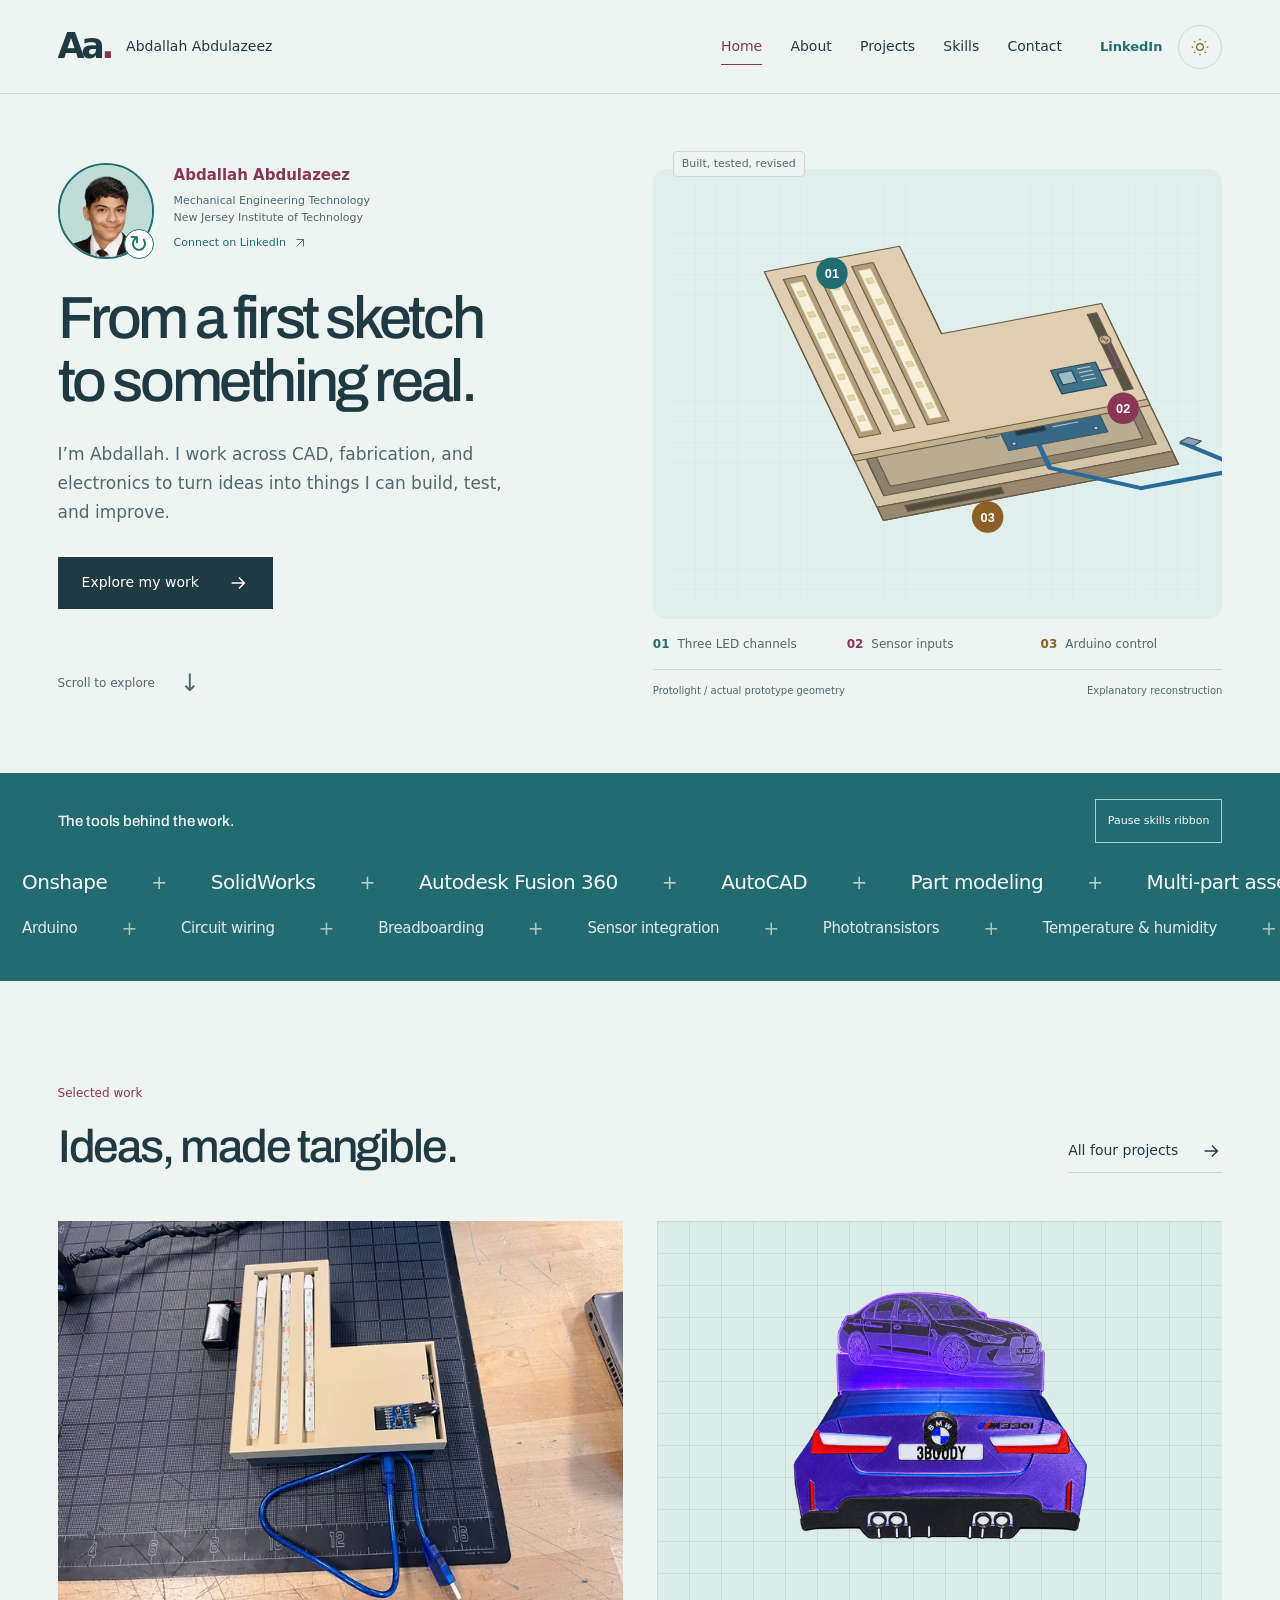
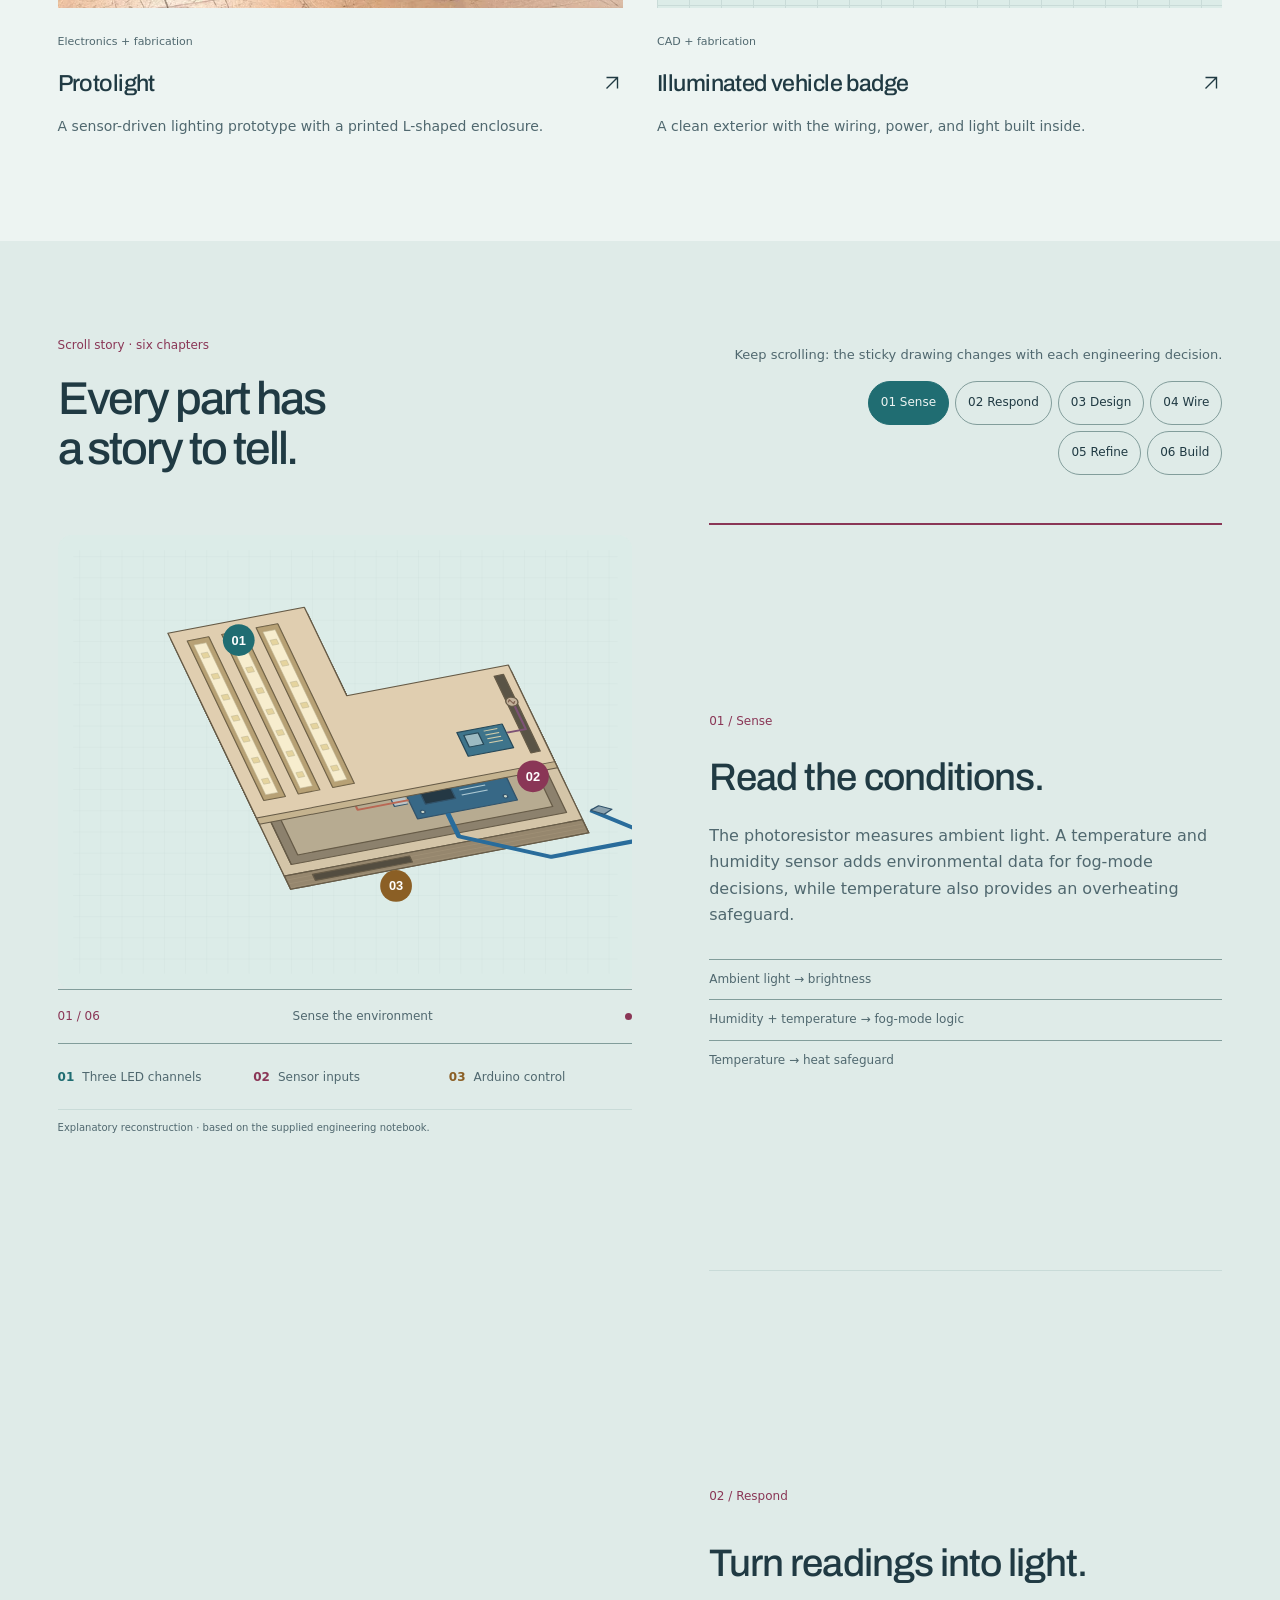
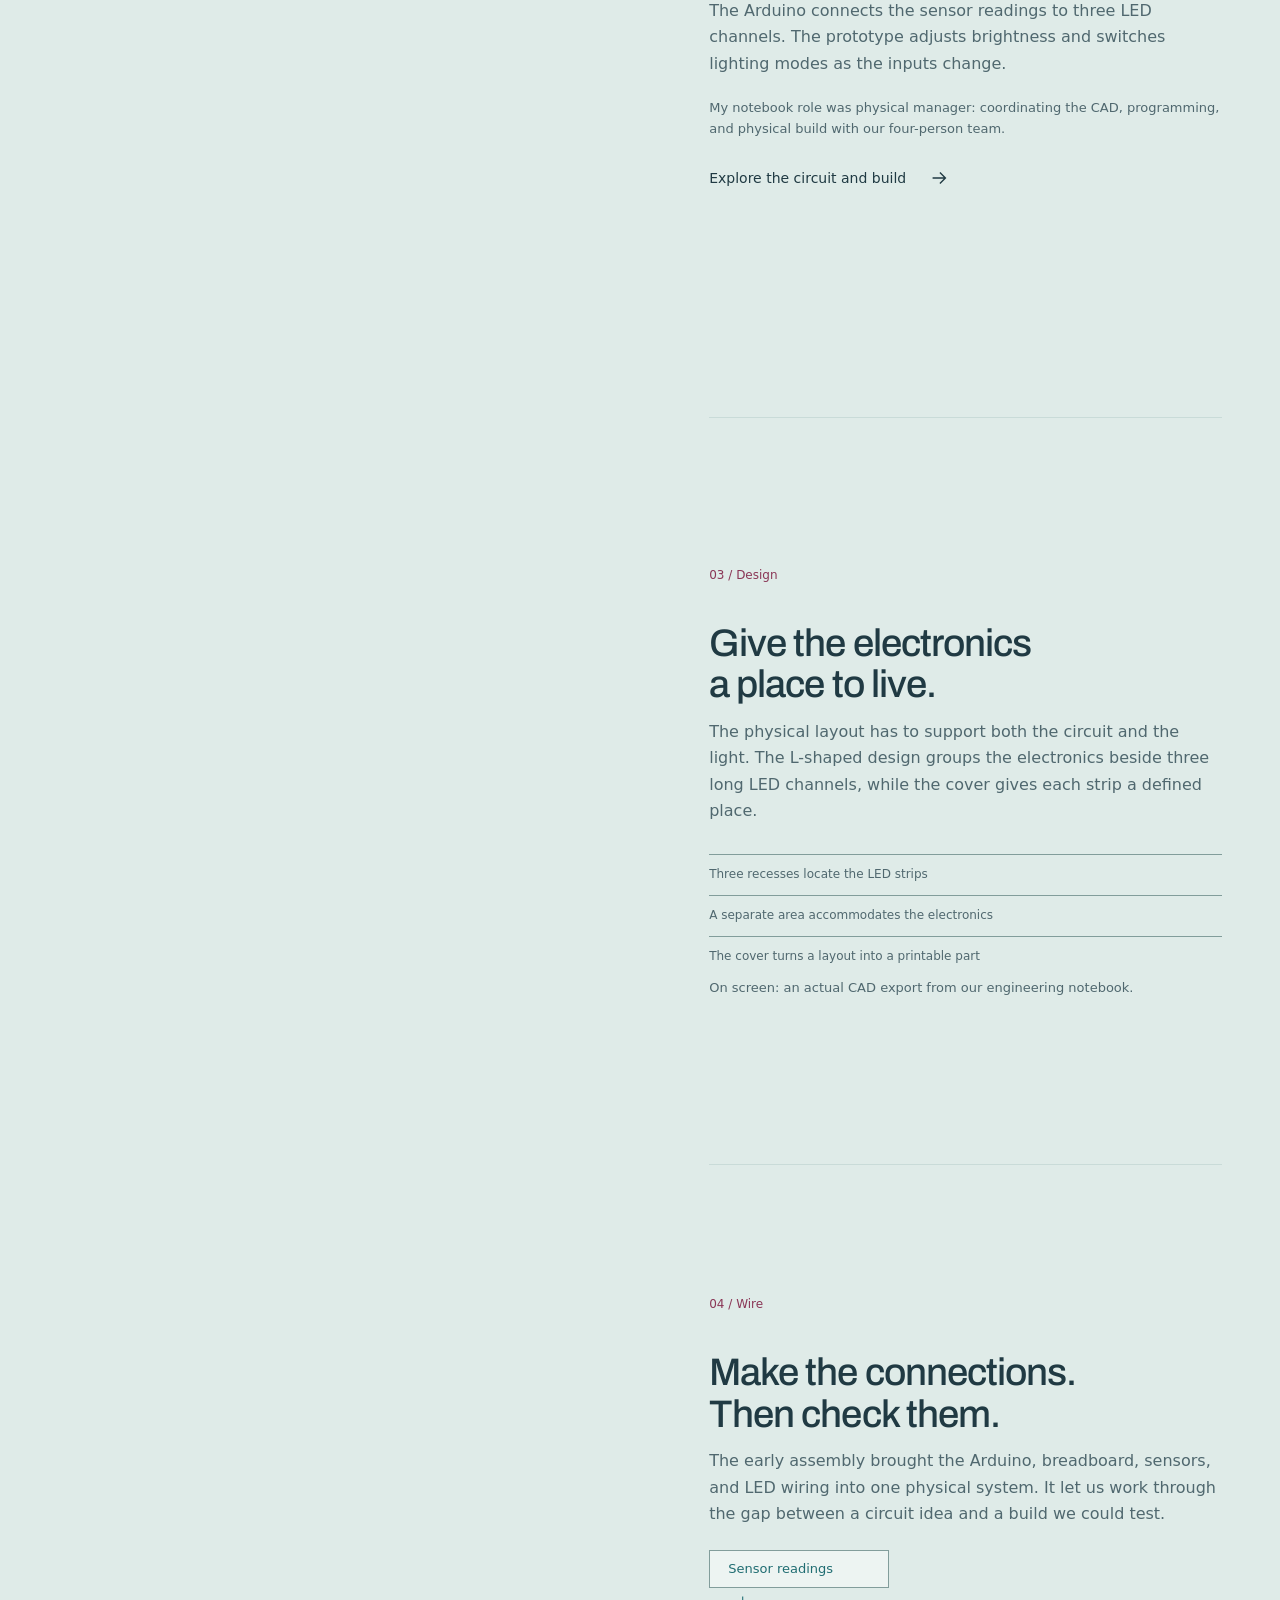
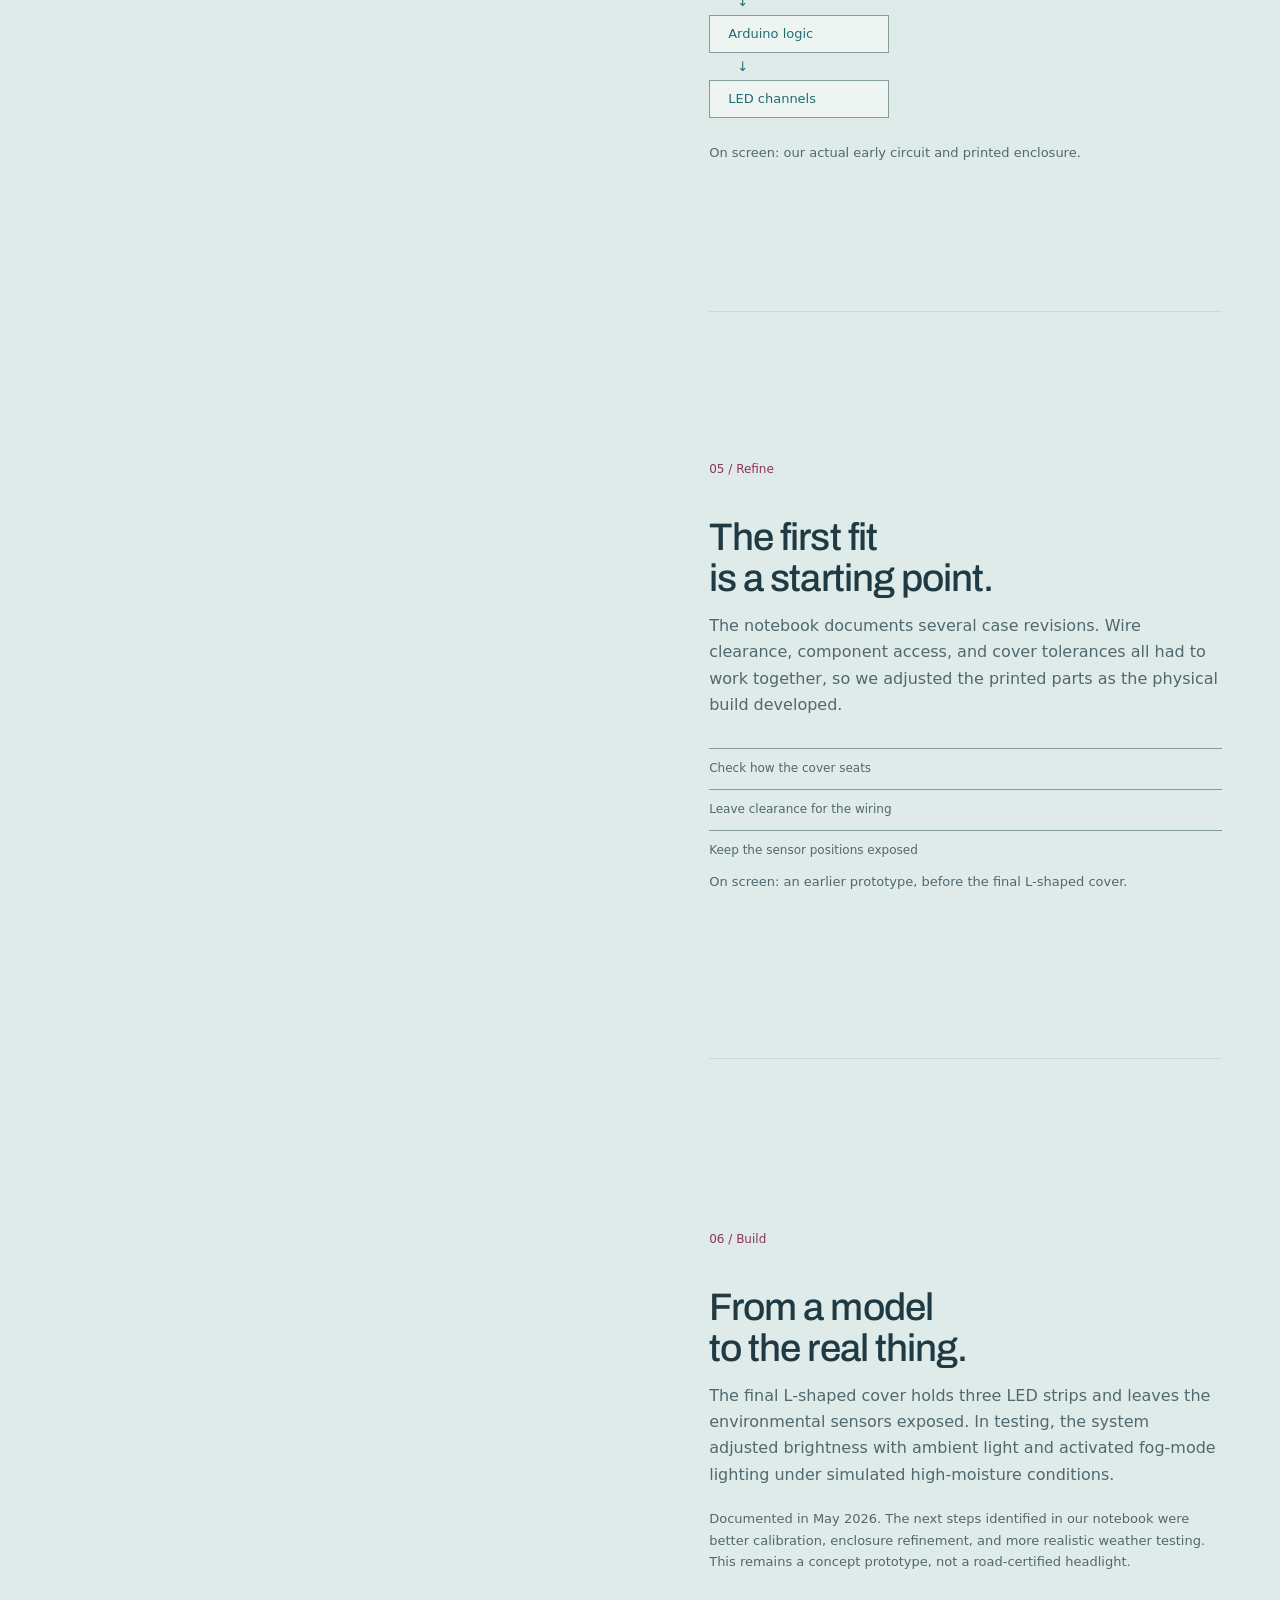
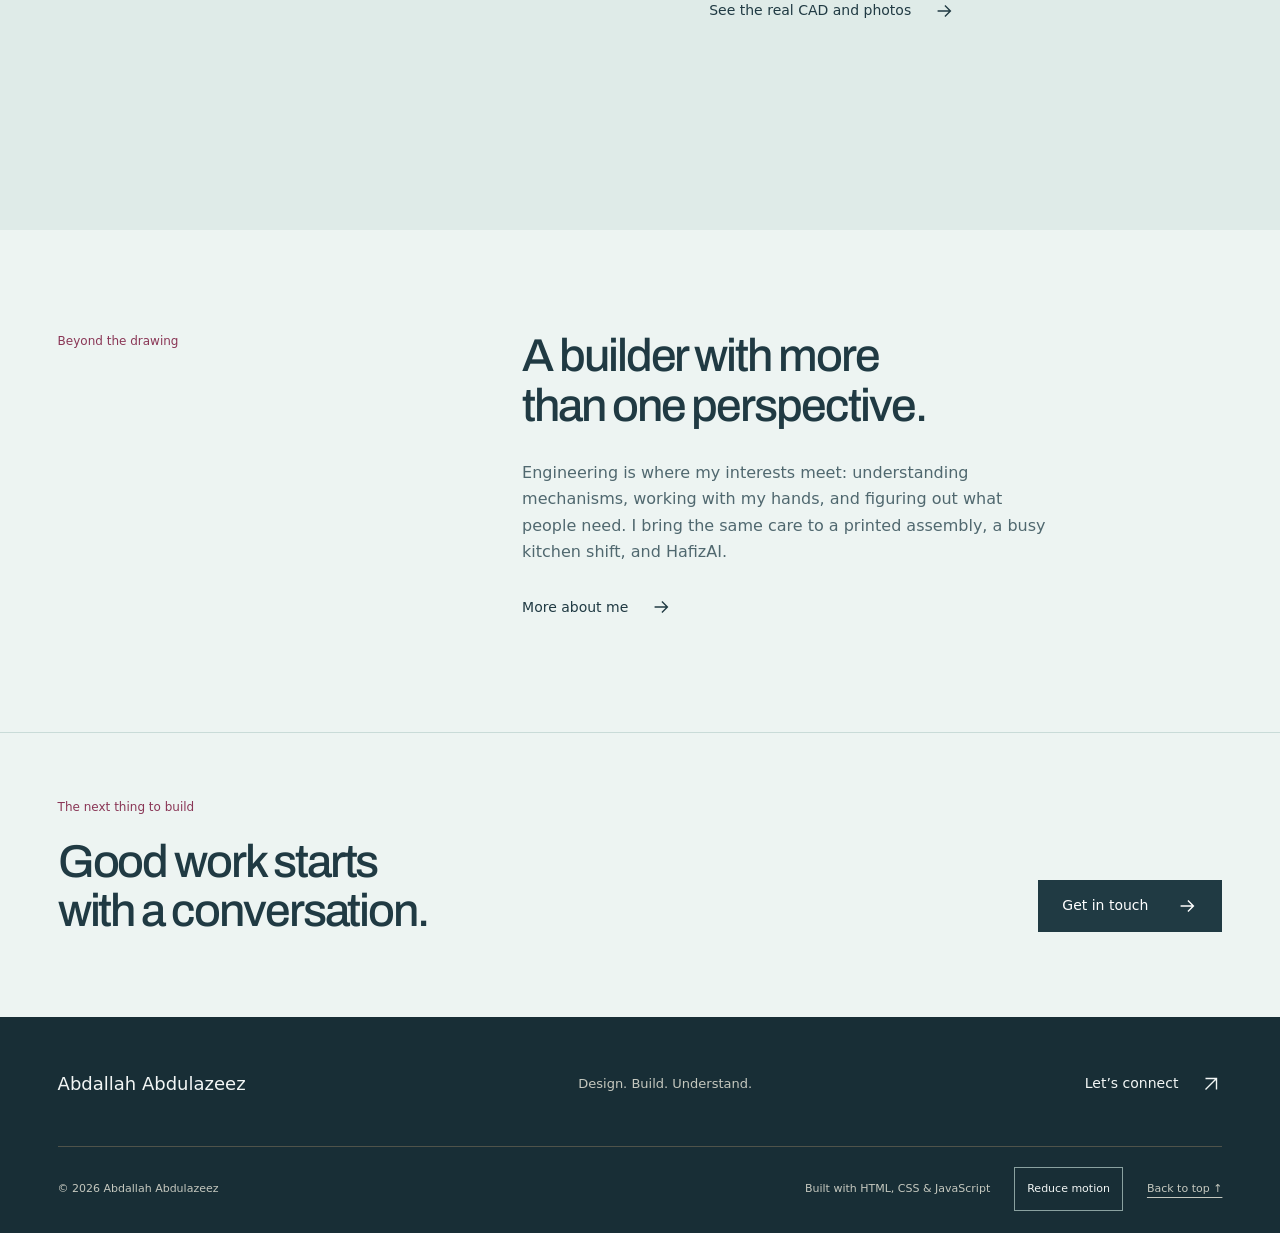
==== commit dbfa05f6: "Restore scroll stories and clean project presentation" ====
--- a/index.html
+++ b/index.html
@@ -4,8 +4,8 @@
 <header class="site-header"><div class="header-inner"><a class="brand" href="index.html" aria-label="Aa. Abdallah Abdulazeez, home"><span class="monogram" aria-hidden="true">Aa<span>.</span></span><span class="brand-name">Abdallah Abdulazeez</span></a><button class="menu-toggle" aria-expanded="false" aria-controls="primary-navigation" hidden>Menu <span aria-hidden="true">＋</span></button><nav id="primary-navigation" aria-label="Main navigation"><a href="index.html" aria-current="page">Home</a><a href="about.html">About</a><a href="projects.html">Projects</a><a href="skills.html">Skills</a><a href="contact.html">Contact</a></nav><div class="header-actions"><a class="header-linkedin" href="https://www.linkedin.com/in/abdallah-abdulazeez/" aria-label="in / LinkedIn: Abdallah Abdulazeez"><span class="linkedin-mark" aria-hidden="true">in</span><span class="social-text">LinkedIn</span></a><button class="theme-toggle" type="button" aria-label="Switch to dark mode" aria-pressed="false" hidden><svg class="theme-moon" viewBox="0 0 24 24" aria-hidden="true"><path d="M20 14.3A8.2 8.2 0 0 1 9.7 4 8.3 8.3 0 1 0 20 14.3Z"/></svg><svg class="theme-sun" viewBox="0 0 24 24" aria-hidden="true"><circle cx="12" cy="12" r="4"/><path d="M12 2v2m0 16v2M2 12h2m16 0h2M5 5l1.5 1.5m11 11L19 19M5 19l1.5-1.5m11-11L19 5"/></svg></button></div></div></header>
 <main id="main" tabindex="-1"><section class="hero container"><div class="hero-copy"><div class="hero-person"><figure class="portrait-switcher portrait-small" data-portrait="professional"><button class="portrait-flip" type="button" disabled aria-label="Show graduation portrait of Abdallah Abdulazeez" aria-pressed="false"><span class="portrait-turn"><span class="portrait-face portrait-front"><img class="portrait-professional" src="assets/images/portrait-professional.webp" alt="Abdallah Abdulazeez in a black suit and tie." width="462" height="494"></span><span class="portrait-face portrait-back" aria-hidden="true"><img class="portrait-graduation" src="assets/images/portrait-professional.webp" data-src="assets/images/portrait-graduation.webp" alt="A headshot of Abdallah Abdulazeez from his graduation photograph, wearing a light suit." width="1000" height="1333" loading="lazy"></span></span><span class="portrait-flip-mark" aria-hidden="true">↻</span></button><span class="portrait-status" role="status" aria-live="polite"></span><figcaption><span data-portrait-label>Professional portrait</span><span class="portrait-hint">Hover, swipe, or tap to flip</span></figcaption></figure><div><p class="person-name">Abdallah Abdulazeez</p><p class="person-role">Mechanical Engineering Technology<br>New Jersey Institute of Technology</p><a class="person-link" href="https://www.linkedin.com/in/abdallah-abdulazeez/">Connect on LinkedIn <svg viewBox="0 0 24 24" aria-hidden="true"><path d="M6 18 18 6M6 6h12v12"/></svg></a></div></div><h1>From a first sketch<br>to something real.</h1><p class="hero-description">I’m Abdallah. I work across CAD, fabrication, and electronics to turn ideas into things I can build, test, and improve.</p><a class="button button-dark" href="projects.html">Explore my work <svg viewBox="0 0 24 24" aria-hidden="true"><path d="M5 12h14M13 6l6 6-6 6"/></svg></a><a class="hero-scroll" href="#selected-work">Scroll to explore <span aria-hidden="true">↓</span></a></div><figure class="hero-figure"><div class="figure-corner">Built, tested, revised</div><img src="assets/images/protolight-assembly.svg" alt="Reconstruction of the real L-shaped Protolight prototype, with its printed cover, three LED channels, Arduino circuit, and sensor inputs." width="760" height="600" fetchpriority="high"><ol class="diagram-key" aria-label="Prototype components"><li><span>01</span> Three LED channels</li><li><span>02</span> Sensor inputs</li><li><span>03</span> Arduino control</li></ol><figcaption>Protolight / actual prototype geometry<span>Explanatory reconstruction</span></figcaption></figure></section>
 <section class="skills-banner" aria-labelledby="toolkit-heading"><div class="ribbon-heading container"><h2 id="toolkit-heading">The tools behind the work.</h2><button class="ribbon-toggle" type="button" aria-pressed="false" hidden>Pause skills ribbon <span aria-hidden="true">Ⅱ</span></button></div><div class="ribbon-window ribbon-row-1"><div class="ribbon-track"><ul class="ribbon-list"><li>Onshape</li><li>SolidWorks</li><li>Autodesk Fusion 360</li><li>AutoCAD</li><li>Part modeling</li><li>Multi-part assemblies</li><li>Moving mechanisms</li><li>FDM 3D printing / PLA</li><li>Soldering</li><li>Laser cutting &amp; engraving</li><li>Milling / wood &amp; wax</li><li>Rapid prototyping</li><li>Functional testing</li></ul><ul class="ribbon-list" aria-hidden="true"><li>Onshape</li><li>SolidWorks</li><li>Autodesk Fusion 360</li><li>AutoCAD</li><li>Part modeling</li><li>Multi-part assemblies</li><li>Moving mechanisms</li><li>FDM 3D printing / PLA</li><li>Soldering</li><li>Laser cutting &amp; engraving</li><li>Milling / wood &amp; wax</li><li>Rapid prototyping</li><li>Functional testing</li></ul></div></div><div class="ribbon-window ribbon-row-2"><div class="ribbon-track"><ul class="ribbon-list"><li>Arduino</li><li>Circuit wiring</li><li>Breadboarding</li><li>Sensor integration</li><li>Phototransistors</li><li>Temperature &amp; humidity</li><li>LED control</li><li>Web development</li><li>AI-assisted development</li><li>Product direction</li><li>Google Workspace</li><li>Microsoft Office</li><li>Data tracking &amp; analysis</li><li>English / Arabic / Spanish</li></ul><ul class="ribbon-list" aria-hidden="true"><li>Arduino</li><li>Circuit wiring</li><li>Breadboarding</li><li>Sensor integration</li><li>Phototransistors</li><li>Temperature &amp; humidity</li><li>LED control</li><li>Web development</li><li>AI-assisted development</li><li>Product direction</li><li>Google Workspace</li><li>Microsoft Office</li><li>Data tracking &amp; analysis</li><li>English / Arabic / Spanish</li></ul></div></div></section>
-<section id="selected-work" class="section container"><div class="section-heading"><div><p class="section-label">Selected work</p><h2>Ideas, made tangible.</h2></div><a class="text-link" href="projects.html">All four projects <svg viewBox="0 0 24 24" aria-hidden="true"><path d="M5 12h14M13 6l6 6-6 6"/></svg></a></div><div class="project-grid"><article class="project-preview"><a class="project-image" href="projects.html#protolight" tabindex="-1" aria-hidden="true"><img src="assets/images/protolight-final-small.webp" srcset="assets/images/protolight-final-small.webp 720w, assets/images/protolight-final.webp 1400w" sizes="(max-width: 760px) calc(100vw - 48px), (max-width: 1200px) 44vw, 620px" alt="" width="1400" height="1050" loading="lazy"></a><div class="project-caption"><div><p class="project-type">Electronics + fabrication</p><h3><a href="projects.html#protolight">Protolight <svg viewBox="0 0 24 24" aria-hidden="true"><path d="M6 18 18 6M6 6h12v12"/></svg></a></h3><p>A sensor-driven lighting prototype with a printed L-shaped enclosure.</p></div></div></article><article class="project-preview"><a class="project-image" href="projects.html#badge" tabindex="-1" aria-hidden="true"><img src="assets/images/badge-finished.webp" alt="" width="1200" height="1600" loading="lazy"></a><div class="project-caption"><div><p class="project-type">CAD + fabrication</p><h3><a href="projects.html#badge">Illuminated vehicle badge <svg viewBox="0 0 24 24" aria-hidden="true"><path d="M6 18 18 6M6 6h12v12"/></svg></a></h3><p>A clean exterior with the wiring, power, and light built inside.</p></div></div></article></div></section>
-<section class="story-section" aria-labelledby="story-heading"><div class="container"><div class="section-heading"><div><p class="section-label">Inside the actual build</p><h2 id="story-heading">Every part has<br>a story to tell.</h2></div><div class="story-heading-side"><p class="section-aside">From sensor readings to a finished build.<br>Six chapters. Follow the process.</p><nav class="story-jumps" aria-label="Protolight story chapters"><a href="#story-sense" data-chapter="sense">01 Sense</a><a href="#story-respond" data-chapter="respond">02 Respond</a><a href="#story-design" data-chapter="design">03 Design</a><a href="#story-wire" data-chapter="wire">04 Wire</a><a href="#story-revise" data-chapter="revise">05 Refine</a><a href="#story-build" data-chapter="build">06 Build</a></nav></div></div><div class="story-layout"><figure class="story-visual" data-stage="sense"><div class="story-drawing prototype-drawing"><svg class="prototype-diagram" xmlns="http://www.w3.org/2000/svg" viewBox="0 0 760 600" role="img" aria-labelledby="prototype-title prototype-description"><title id="prototype-title">The actual Protolight layout, reconstructed</title><desc id="prototype-description">An L-shaped printed cover, three LED strips, control circuit, and exposed sensors. Scrolling assembles the parts and reveals the real final prototype photograph.</desc>
+<section id="selected-work" class="section container"><div class="section-heading"><div><p class="section-label">Selected work</p><h2>Ideas, made tangible.</h2></div><a class="text-link" href="projects.html">All four projects <svg viewBox="0 0 24 24" aria-hidden="true"><path d="M5 12h14M13 6l6 6-6 6"/></svg></a></div><div class="project-grid"><article class="project-preview"><a class="project-image" href="projects.html#protolight" tabindex="-1" aria-hidden="true"><img src="assets/images/protolight-final-small.webp" srcset="assets/images/protolight-final-small.webp 720w, assets/images/protolight-final.webp 1400w" sizes="(max-width: 760px) calc(100vw - 48px), (max-width: 1200px) 44vw, 620px" alt="" width="1400" height="1050" loading="lazy"></a><div class="project-caption"><div><p class="project-type">Electronics + fabrication</p><h3><a href="projects.html#protolight">Protolight <svg viewBox="0 0 24 24" aria-hidden="true"><path d="M6 18 18 6M6 6h12v12"/></svg></a></h3><p>A sensor-driven lighting prototype with a printed L-shaped enclosure.</p></div></div></article><article class="project-preview"><a class="project-image project-image-cutout" href="projects.html#badge" tabindex="-1" aria-hidden="true"><img src="assets/images/badge-cutout.png" alt="" width="500" height="442" loading="lazy"></a><div class="project-caption"><div><p class="project-type">CAD + fabrication</p><h3><a href="projects.html#badge">Illuminated vehicle badge <svg viewBox="0 0 24 24" aria-hidden="true"><path d="M6 18 18 6M6 6h12v12"/></svg></a></h3><p>A clean exterior with the wiring, power, and light built inside.</p></div></div></article></div></section>
+<section class="story-section" aria-labelledby="story-heading"><div class="container"><div class="section-heading"><div><p class="section-label">Scroll story · six chapters</p><h2 id="story-heading">Every part has<br>a story to tell.</h2></div><div class="story-heading-side"><p class="section-aside">Keep scrolling: the sticky drawing changes with each engineering decision.</p><nav class="story-jumps" aria-label="Protolight story chapters"><a href="#story-sense" data-chapter="sense">01 Sense</a><a href="#story-respond" data-chapter="respond">02 Respond</a><a href="#story-design" data-chapter="design">03 Design</a><a href="#story-wire" data-chapter="wire">04 Wire</a><a href="#story-revise" data-chapter="revise">05 Refine</a><a href="#story-build" data-chapter="build">06 Build</a></nav></div></div><p class="story-motion-note" hidden><span class="story-motion-message"></span> <button class="story-motion-enable" type="button">Enable scroll story</button></p><div class="story-layout"><figure class="story-visual" data-stage="sense"><div class="story-drawing prototype-drawing"><svg class="prototype-diagram" xmlns="http://www.w3.org/2000/svg" viewBox="0 0 760 600" role="img" aria-labelledby="prototype-title prototype-description"><title id="prototype-title">The actual Protolight layout, reconstructed</title><desc id="prototype-description">An L-shaped printed cover, three LED strips, control circuit, and exposed sensors. Scrolling assembles the parts and reveals the real final prototype photograph.</desc>
 <defs><pattern id="drawing-grid" width="28" height="28" patternUnits="userSpaceOnUse"><path d="M28 0H0v28" fill="none" stroke="#658b8a" stroke-opacity=".16" stroke-width=".6"/></pattern><pattern id="print-lines" width="7" height="7" patternUnits="userSpaceOnUse"><path d="M0 7h7" stroke="#b9a589" stroke-width=".6"/></pattern></defs>
 <rect class="drawing-paper" width="760" height="600" rx="12" fill="#e0eeec"/><rect x="20" y="20" width="720" height="560" fill="url(#drawing-grid)"/>
 <g transform="matrix(.95 -.18 .35 .73 -55 112)" stroke="#665b47" stroke-width="1.8" stroke-linejoin="round">
@@ -56,4 +56,4 @@
 </svg>
 <img class="story-scene" data-scene="design" src="assets/images/protolight-cad-v5.webp" alt="Actual CAD export of the L-shaped Protolight cover with three recessed LED channels." width="404" height="338" loading="lazy" aria-hidden="true"><img class="story-scene" data-scene="wire" src="assets/images/protolight-circuit-small.webp" srcset="assets/images/protolight-circuit-small.webp 450w, assets/images/protolight-circuit.webp 900w" sizes="(max-width: 760px) clamp(142px, 23.25svh, 210px), 400px" alt="Actual early circuit assembly with the Arduino, breadboard, wiring, and printed enclosure." width="900" height="1200" loading="lazy" aria-hidden="true"><img class="story-scene" data-scene="revise" src="assets/images/protolight-v1-small.webp" srcset="assets/images/protolight-v1-small.webp 720w, assets/images/protolight-v1.webp 1200w" sizes="(max-width: 760px) calc(100vw - 48px), (max-width: 1200px) 44vw, 650px" alt="An earlier actual Protolight assembly with its dark printed cover, before the final enclosure revision." width="1200" height="900" loading="lazy" aria-hidden="true"><img class="prototype-photo story-scene" data-scene="build" aria-hidden="true" src="assets/images/protolight-final-small.webp" srcset="assets/images/protolight-final-small.webp 720w, assets/images/protolight-final.webp 1400w" sizes="(max-width: 760px) calc(100vw - 48px), (max-width: 1200px) 44vw, 620px" alt="The actual final Protolight prototype: a beige L-shaped printed enclosure with three LED strips and exposed environmental sensors." width="1400" height="1050" loading="lazy"></div><div class="story-state" aria-hidden="true"><span class="stage-count">01 / 06</span><span class="stage-caption">Sense the environment</span><span class="state-dot"></span></div><div class="story-key"><ol class="diagram-key" aria-label="Prototype components"><li><span>01</span> Three LED channels</li><li><span>02</span> Sensor inputs</li><li><span>03</span> Arduino control</li></ol><p class="scene-source" hidden></p></div><figcaption class="figure-note">Actual final prototype · supplied engineering notebook.</figcaption></figure><div class="story-steps"><article class="story-step" id="story-sense" data-step="sense"><span class="step-number">01 / Sense</span><h3>Read the conditions.</h3><p>The photoresistor measures ambient light. A temperature and humidity sensor adds environmental data for fog-mode decisions, while temperature also provides an overheating safeguard.</p><ul class="inline-list"><li>Ambient light → brightness</li><li>Humidity + temperature → fog-mode logic</li><li>Temperature → heat safeguard</li></ul></article><article class="story-step" id="story-respond" data-step="respond"><span class="step-number">02 / Respond</span><h3>Turn readings into light.</h3><p>The Arduino connects the sensor readings to three LED channels. The prototype adjusts brightness and switches lighting modes as the inputs change.</p><p class="detail-note">My notebook role was physical manager: coordinating the CAD, programming, and physical build with our four-person team.</p><a class="text-link" href="projects.html#protolight">Explore the circuit and build <svg viewBox="0 0 24 24" aria-hidden="true"><path d="M5 12h14M13 6l6 6-6 6"/></svg></a></article><article class="story-step" id="story-design" data-step="design"><span class="step-number">03 / Design</span><h3>Give the electronics<br>a place to live.</h3><p>The physical layout has to support both the circuit and the light. The L-shaped design groups the electronics beside three long LED channels, while the cover gives each strip a defined place.</p><ul class="inline-list"><li>Three recesses locate the LED strips</li><li>A separate area accommodates the electronics</li><li>The cover turns a layout into a printable part</li></ul><p class="detail-note">On screen: an actual CAD export from our engineering notebook.</p></article><article class="story-step" id="story-wire" data-step="wire"><span class="step-number">04 / Wire</span><h3>Make the connections.<br>Then check them.</h3><p>The early assembly brought the Arduino, breadboard, sensors, and LED wiring into one physical system. It let us work through the gap between a circuit idea and a build we could test.</p><div class="signal-path" role="group" aria-label="Signal path"><span>Sensor readings</span><span aria-hidden="true">↓</span><span>Arduino logic</span><span aria-hidden="true">↓</span><span>LED channels</span></div><p class="detail-note">On screen: our actual early circuit and printed enclosure.</p></article><article class="story-step" id="story-revise" data-step="revise"><span class="step-number">05 / Refine</span><h3>The first fit<br>is a starting point.</h3><p>The notebook documents several case revisions. Wire clearance, component access, and cover tolerances all had to work together, so we adjusted the printed parts as the physical build developed.</p><ul class="inline-list"><li>Check how the cover seats</li><li>Leave clearance for the wiring</li><li>Keep the sensor positions exposed</li></ul><p class="detail-note">On screen: an earlier prototype, before the final L-shaped cover.</p></article><article class="story-step" id="story-build" data-step="build"><span class="step-number">06 / Build</span><h3>From a model<br>to the real thing.</h3><p>The final L-shaped cover holds three LED strips and leaves the environmental sensors exposed. In testing, the system adjusted brightness with ambient light and activated fog-mode lighting under simulated high-moisture conditions.</p><p class="detail-note">Documented in May 2026. The next steps identified in our notebook were better calibration, enclosure refinement, and more realistic weather testing. This remains a concept prototype, not a road-certified headlight.</p><a class="text-link" href="projects.html#protolight">See the real CAD and photos <svg viewBox="0 0 24 24" aria-hidden="true"><path d="M5 12h14M13 6l6 6-6 6"/></svg></a></article></div></div></div></section>
 <section class="about-teaser section container"><p class="section-label">Beyond the drawing</p><div><h2>A builder with more<br>than one perspective.</h2><p>Engineering is where my interests meet: understanding mechanisms, working with my hands, and figuring out what people need. I bring the same care to a printed assembly, a busy kitchen shift, and HafizAI.</p><a class="text-link" href="about.html">More about me <svg viewBox="0 0 24 24" aria-hidden="true"><path d="M5 12h14M13 6l6 6-6 6"/></svg></a></div></section><section class="contact-strip container"><div><p class="section-label">The next thing to build</p><h2>Good work starts<br>with a conversation.</h2></div><a class="button button-dark" href="contact.html">Get in touch <svg viewBox="0 0 24 24" aria-hidden="true"><path d="M5 12h14M13 6l6 6-6 6"/></svg></a></section></main>
-<footer class="site-footer"><div class="footer-top"><a class="brand footer-brand" href="index.html">Abdallah Abdulazeez</a><p>Design. Build. Understand.</p><a class="text-link" href="contact.html">Let’s connect <svg viewBox="0 0 24 24" aria-hidden="true"><path d="M6 18 18 6M6 6h12v12"/></svg></a></div><div class="footer-bottom"><span>© 2026 Abdallah Abdulazeez</span><span>Built with HTML, CSS &amp; JavaScript</span><button class="motion-toggle" type="button" aria-pressed="false" hidden>Reduce motion</button><a href="#main">Back to top ↑</a></div></footer></body></html>+<footer class="site-footer"><div class="footer-top"><a class="brand footer-brand" href="index.html">Abdallah Abdulazeez</a><p>Design. Build. Understand.</p><a class="text-link" href="contact.html">Let’s connect <svg viewBox="0 0 24 24" aria-hidden="true"><path d="M6 18 18 6M6 6h12v12"/></svg></a></div><div class="footer-bottom"><span>© 2026 Abdallah Abdulazeez</span><span>Built with HTML, CSS &amp; JavaScript</span><button class="motion-toggle" type="button" aria-pressed="false" hidden>Reduce motion</button><a href="#main">Back to top ↑</a></div></footer></body></html>
--- a/styles.css
+++ b/styles.css
@@ -239,13 +239,13 @@
 :root[data-motion="reduced"] .assembly-drawing text, :root[data-motion="reduced"] .assembly-drawing g[stroke="#812f39"] { opacity: 1 !important; }
 :root[data-motion="reduced"] .text-link:hover svg, :root[data-motion="reduced"] .project-preview:hover img { transform: none; }
 @media (prefers-reduced-motion: reduce) {
-  :root { scroll-behavior: auto; }
-  *, *::before, *::after { animation: none !important; transition: none !important; }
-  .story-visual, .case-layout figure { position: static; }
-  .story-step { min-height: auto; padding-block: 35px; }
-  .story-drawing > img, .text-link:hover svg, .project-preview:hover img { transform: none !important; }
-  .assembly-drawing g { transform: none !important; }
-  .assembly-drawing text, .assembly-drawing g[stroke="#812f39"] { opacity: 1 !important; }
+  :root:not([data-motion="full"]) { scroll-behavior: auto; }
+  :root:not([data-motion="full"]) *, :root:not([data-motion="full"]) *::before, :root:not([data-motion="full"]) *::after { animation: none !important; transition: none !important; }
+  :root:not([data-motion="full"]) .story-visual, :root:not([data-motion="full"]) .case-layout figure { position: static; }
+  :root:not([data-motion="full"]) .story-step { min-height: auto; padding-block: 35px; }
+  :root:not([data-motion="full"]) .story-drawing > img, :root:not([data-motion="full"]) .text-link:hover svg, :root:not([data-motion="full"]) .project-preview:hover img { transform: none !important; }
+  :root:not([data-motion="full"]) .assembly-drawing g { transform: none !important; }
+  :root:not([data-motion="full"]) .assembly-drawing text, :root:not([data-motion="full"]) .assembly-drawing g[stroke="#812f39"] { opacity: 1 !important; }
 }
 @media (min-width: 1600px) { .hero { gap: 70px; } }
 @media (max-width: 1100px) {
@@ -582,22 +582,21 @@
 :root[data-motion="reduced"] .story-visual::after, :root[data-motion="reduced"] .story-step::after { display: none; }
 :root[data-motion="reduced"] .story-step { min-height: auto; padding-block: 35px; }
 @media (prefers-reduced-motion: reduce) {
-  .cursor-halo { display: none; }
-  .ribbon-track { width: 100%; transform: none; }
-  .ribbon-list { flex-wrap: wrap; flex: 1 1 100%; gap: 6px 0; }
-  .ribbon-list[aria-hidden] { display: none; }
-  .ribbon-list li { font-size: 14px; white-space: normal; }
-  .story-visual { position: static; }
-  .prototype-diagram { opacity: 0; }
-  .prototype-photo { opacity: 1; }
-  .story-scene:not(.prototype-photo) { opacity: 0 !important; }
-  .prototype-photo { opacity: 1 !important; }
-  .story-key { display: none; }
-  .story-state { display: none; }
-  .story-visual .figure-note { display: block; visibility: visible; }
-  .story-step h3 { transform: none !important; }
-  .story-visual::after, .story-step::after { display: none; }
-  .story-step { min-height: auto; padding-block: 35px; }
+  :root:not([data-motion="full"]) .cursor-halo { display: none; }
+  :root:not([data-motion="full"]) .ribbon-track { width: 100%; transform: none; }
+  :root:not([data-motion="full"]) .ribbon-list { flex-wrap: wrap; flex: 1 1 100%; gap: 6px 0; }
+  :root:not([data-motion="full"]) .ribbon-list[aria-hidden] { display: none; }
+  :root:not([data-motion="full"]) .ribbon-list li { font-size: 14px; white-space: normal; }
+  :root:not([data-motion="full"]) .story-visual { position: static; }
+  :root:not([data-motion="full"]) .prototype-diagram { opacity: 0; }
+  :root:not([data-motion="full"]) .prototype-photo { opacity: 1; }
+  :root:not([data-motion="full"]) .story-scene:not(.prototype-photo) { opacity: 0 !important; }
+  :root:not([data-motion="full"]) .story-key { display: none; }
+  :root:not([data-motion="full"]) .story-state { display: none; }
+  :root:not([data-motion="full"]) .story-visual .figure-note { display: block; visibility: visible; }
+  :root:not([data-motion="full"]) .story-step h3 { transform: none !important; }
+  :root:not([data-motion="full"]) .story-visual::after, :root:not([data-motion="full"]) .story-step::after { display: none; }
+  :root:not([data-motion="full"]) .story-step { min-height: auto; padding-block: 35px; }
 }
 @media print { .header-actions, .skills-banner, .cursor-halo, .portrait-flip-mark { display: none !important; } .portrait-flip { border: none; } .story-visual { position: static; } }
 /* Project media stories: normal chapters first, sticky artwork as an enhancement. */
@@ -657,3 +656,82 @@
 }
 
 .project-logo { display: inline-block; width: .9em; height: .9em; vertical-align: -.08em; margin-right: .3em; border-radius: 20%; }
+
+/* Clearer portfolio hierarchy and unmistakable scroll-story states. */
+.project-image-cutout {
+  display: grid;
+  place-items: center;
+  background-color: var(--drawing);
+  background-image: linear-gradient(var(--rule) 1px, transparent 1px), linear-gradient(90deg, var(--rule) 1px, transparent 1px);
+  background-size: 32px 32px;
+}
+.project-image-cutout img { object-fit: contain; padding: clamp(22px, 4vw, 54px); }
+.project-intro { display: grid; grid-template-columns: 1.15fr .85fr; gap: clamp(38px, 7vw, 100px); align-items: center; }
+.project-intro-copy .button { margin-top: 34px; }
+.project-intro-visual { min-width: 0; }
+.project-cutout {
+  position: relative;
+  min-height: 360px;
+  display: grid;
+  place-items: center;
+  padding: clamp(22px, 4vw, 48px);
+  background: var(--drawing);
+  border-block: 1px solid var(--rule);
+}
+.project-cutout::before { content: "Finished build / isolated view"; position: absolute; inset: 16px auto auto 18px; color: var(--teal); font-size: 11px; text-transform: uppercase; letter-spacing: .08em; }
+.project-cutout img { width: min(100%, 500px); filter: drop-shadow(0 20px 24px rgba(20,37,45,.17)); }
+.project-cutout figcaption { position: absolute; inset: auto 18px 14px; max-width: 58ch; color: var(--muted); font-size: 11px; }
+.project-intro .project-index { grid-column: 1 / -1; display: grid; grid-template-columns: repeat(4, 1fr); gap: 0; margin-top: 18px; border-block: 1px solid var(--rule); }
+.project-intro .project-index a { display: grid; grid-template-columns: auto 1fr; gap: 2px 14px; align-content: center; padding: 18px 20px; border: 0; border-right: 1px solid var(--rule); }
+.project-intro .project-index a:last-child { border-right: 0; }
+.project-intro .project-index span { grid-row: 1 / 3; color: var(--accent); font-variant-numeric: tabular-nums; }
+.project-intro .project-index strong { font-family: Archivo, system-ui, sans-serif; font-size: 15px; }
+.project-intro .project-index small { color: var(--muted); font-size: 11px; }
+.project-intro .project-index a:hover { background: var(--drawing); }
+.story-motion-note { margin-bottom: 32px; padding: 16px 18px; color: var(--ink); background: color-mix(in srgb, var(--accent) 12%, var(--paper)); border-left: 4px solid var(--accent); font-size: 14px; }
+.story-motion-note[hidden] { display: none; }
+.story-motion-enable { margin-left: 8px; color: inherit; font: inherit; font-weight: 700; text-decoration: underline; text-underline-offset: 3px; }
+.project-narrative .case-heading { display: grid; grid-template-columns: 1fr auto; gap: 16px 30px; align-items: end; }
+.project-narrative .case-heading::after { content: "Scroll through the chapters  ↓"; color: var(--teal); font-size: 12px; letter-spacing: .04em; }
+.project-narrative .case-heading .narrative-lead { grid-column: 1 / -1; }
+.media-story[data-story-mode="scroll"] { position: relative; }
+.media-story[data-story-mode="scroll"]::before { content: "SCROLL"; position: absolute; left: calc(100% + 18px); top: 110px; writing-mode: vertical-rl; color: var(--rule); font-size: 10px; letter-spacing: .22em; }
+.media-stage-progress { height: 3px; margin-top: 12px; background: var(--rule); overflow: hidden; }
+.media-stage-progress span { display: block; width: 0; height: 100%; background: var(--accent); transition: width 260ms var(--ease); }
+.media-story[data-story-mode="scroll"] .media-step-copy { padding-left: 22px; border-left: 2px solid var(--rule); opacity: .58; transition: opacity 220ms ease, border-color 220ms ease, transform 220ms ease; }
+.media-story[data-story-mode="scroll"] .media-step.is-active .media-step-copy { opacity: 1; border-color: var(--accent); transform: translateX(6px); }
+.media-story-photo .media-stage-images { background: #10171c; }
+.media-story-photo .media-stage-scene { object-fit: cover; object-position: center 58%; }
+.media-story-photo .media-stage-scene.is-cutout { object-fit: contain; object-position: center; padding: clamp(22px, 4vw, 52px); background-color: var(--drawing); background-image: linear-gradient(var(--rule) 1px, transparent 1px), linear-gradient(90deg, var(--rule) 1px, transparent 1px); background-size: 32px 32px; }
+.media-story-photo .media-stage-scene:nth-child(4) { object-position: center 10%; }
+.media-story-app .media-stage-images { width: min(100%, 360px); margin-inline: auto; border: 8px solid #1b252c; border-radius: 30px; box-shadow: 0 18px 40px rgba(20,37,45,.16); }
+.media-story-app .media-stage-scene { border-radius: 20px; }
+.media-story-cad .media-stage-images { padding: clamp(16px, 3vw, 36px); }
+.media-story-cad .media-stage-scene { padding: clamp(16px, 3vw, 36px); }
+:root[data-motion="reduced"] .media-step-copy { opacity: 1; transform: none; }
+
+@media (max-width: 900px) {
+  .project-intro { grid-template-columns: 1fr; }
+  .project-intro .project-index { grid-template-columns: 1fr 1fr; }
+  .project-intro .project-index a:nth-child(2) { border-right: 0; }
+  .project-intro .project-index a:nth-child(-n+2) { border-bottom: 1px solid var(--rule); }
+}
+@media (max-width: 760px) {
+  .project-cutout { min-height: 300px; }
+  .project-intro .project-index { grid-template-columns: 1fr; }
+  .project-intro .project-index a { border-right: 0; border-bottom: 1px solid var(--rule); }
+  .project-intro .project-index a:last-child { border-bottom: 0; }
+  .project-narrative .case-heading { display: block; }
+  .project-narrative .case-heading::after { display: block; margin-top: 18px; }
+  .media-story[data-story-mode="scroll"]::before { display: none; }
+  .media-story[data-story-mode="scroll"] .media-step-copy { padding-left: 16px; }
+  .media-story-photo .media-stage-scene.is-cutout { padding: 4px 22px; }
+  .media-story-app .media-stage-images { width: min(100%, 300px); border-width: 5px; border-radius: 20px; }
+}
+@media (prefers-reduced-motion: reduce) {
+  .media-stage-progress span, .media-step-copy { transition: none !important; }
+}
+@media print {
+  .story-motion-note, .project-intro-copy .button { display: none !important; }
+  .project-cutout { min-height: 0; }
+}
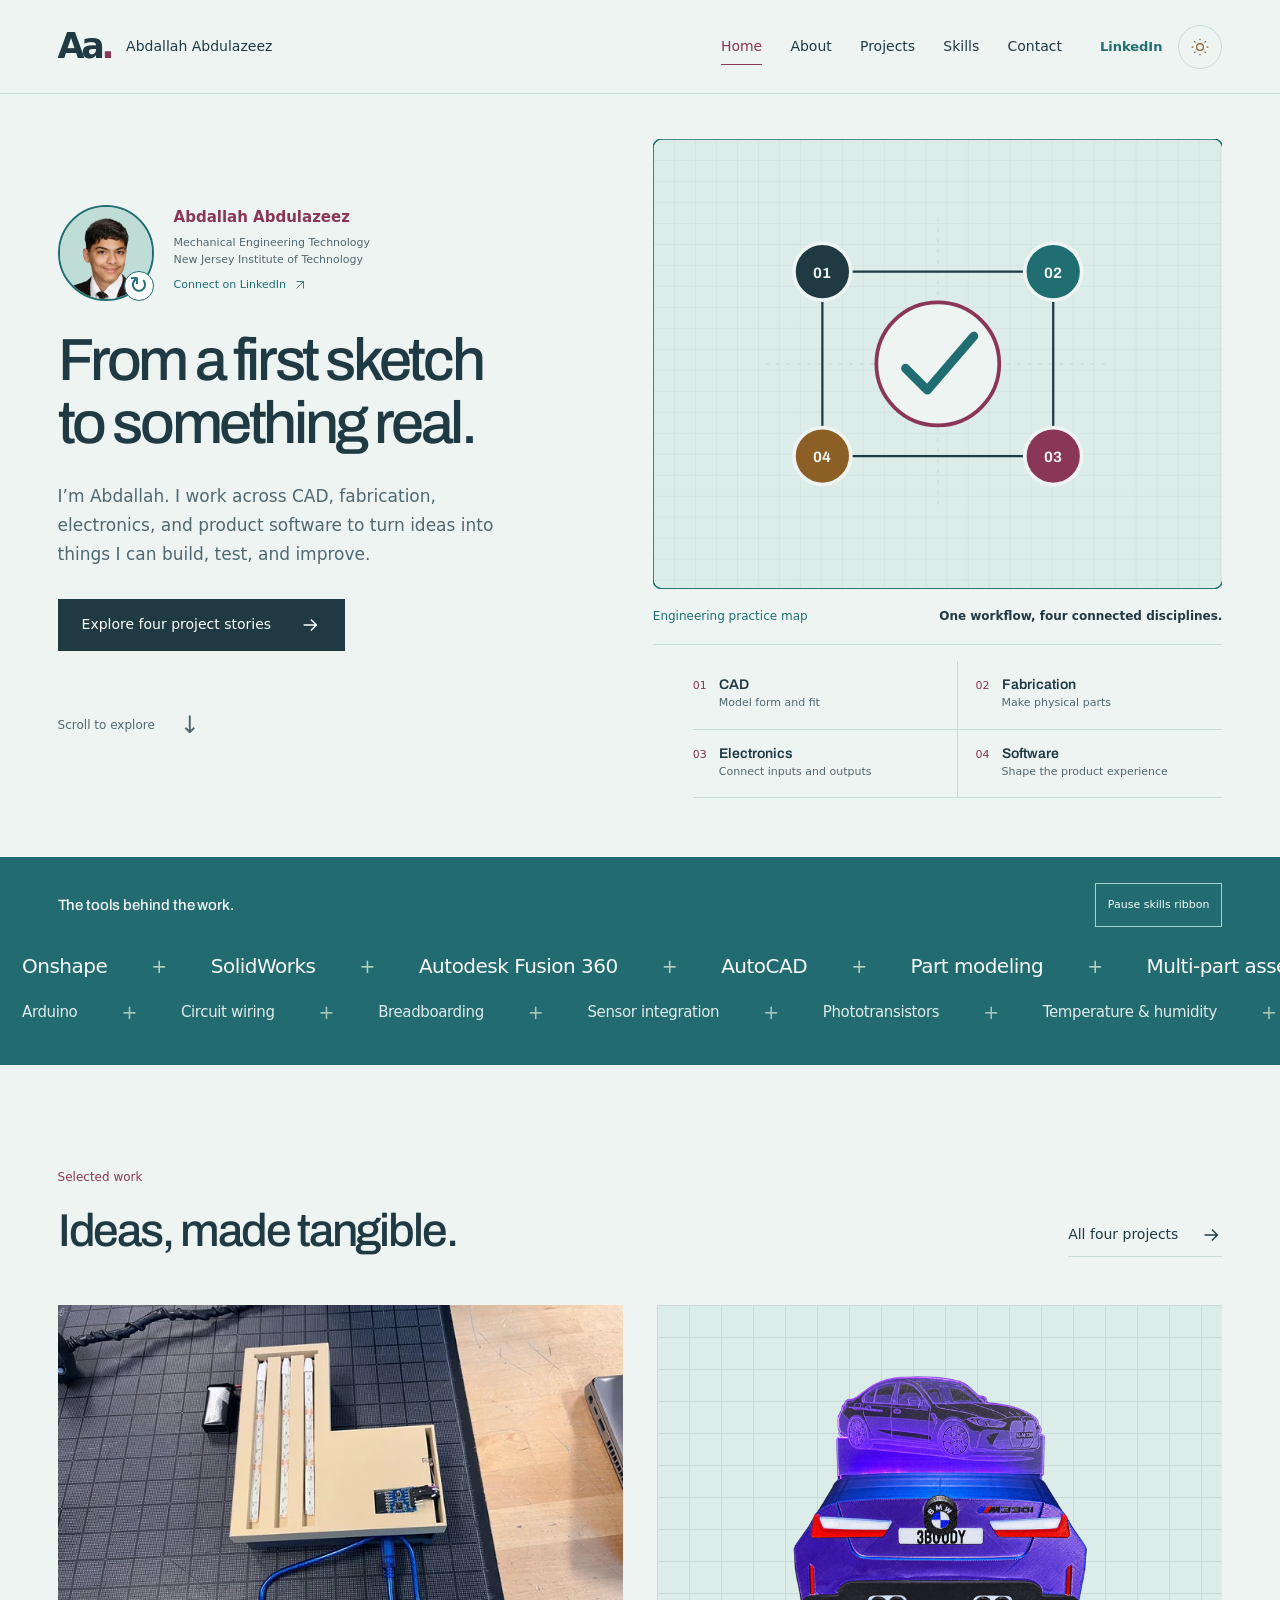
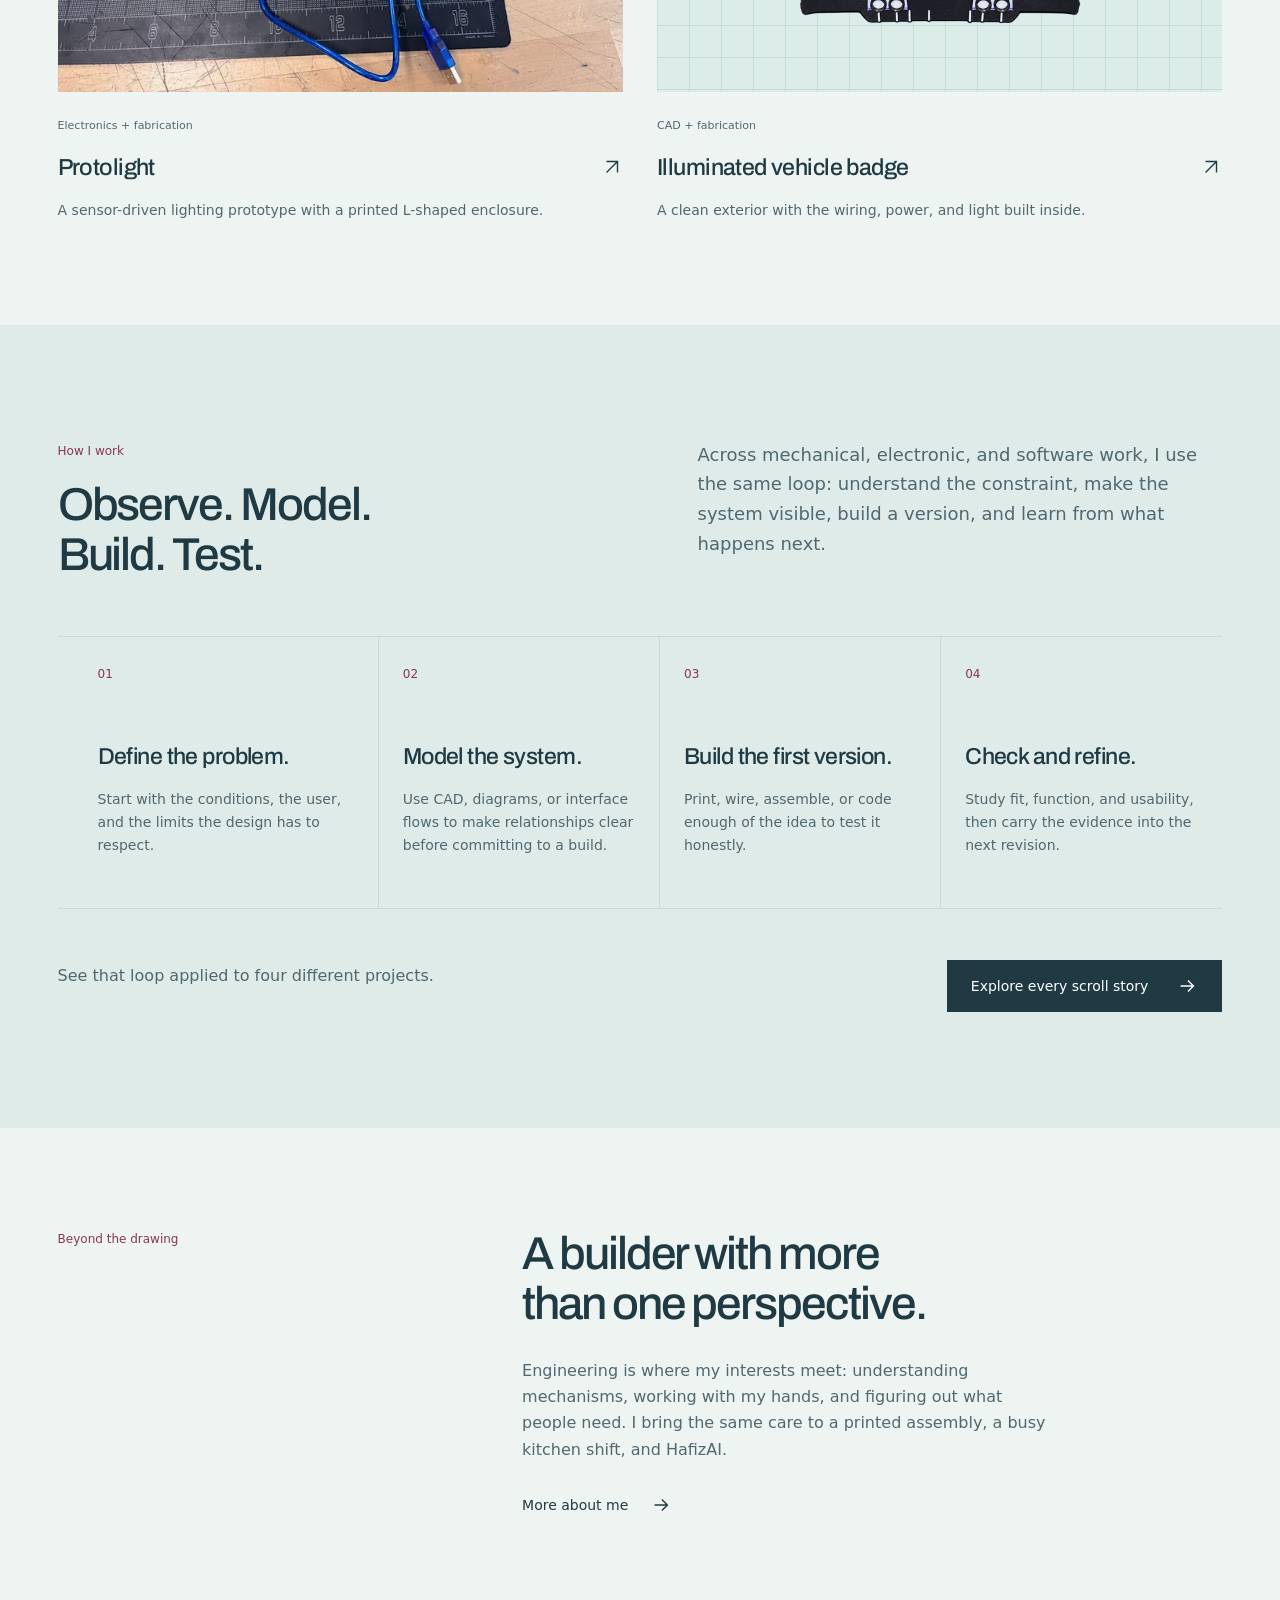
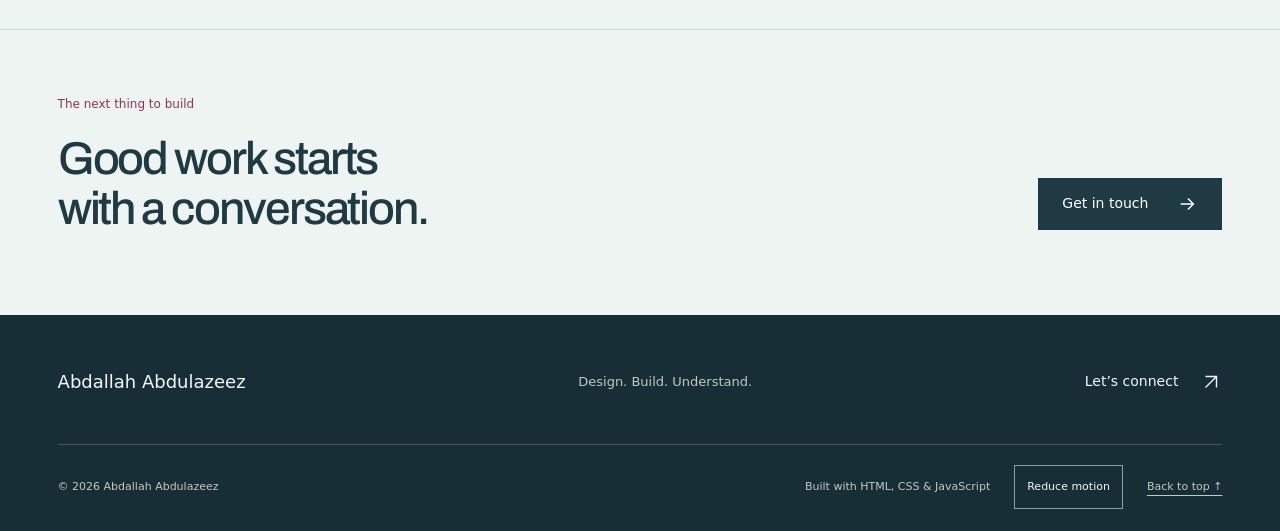
==== commit a4c8fcda: "Move all scroll stories to Projects" ====
--- a/index.html
+++ b/index.html
@@ -2,58 +2,9 @@
 <html lang="en"><head><meta charset="utf-8"><meta name="viewport" content="width=device-width, initial-scale=1"><meta name="theme-color" content="#f0f0ec"><meta name="description" content="Mechanical Engineering Technology student at NJIT. Explore Abdallah Abdulazeez’s CAD, fabrication, electronics, and product projects."><title>Mechanical design & hands-on engineering | Abdallah Abdulazeez</title><link rel="icon" href="assets/images/favicon.svg" type="image/svg+xml"><script src="theme.js"></script><link rel="stylesheet" href="styles.css"><script src="script.js" defer></script></head>
 <body><a class="skip-link" href="#main">Skip to content</a><div class="reading-progress" aria-hidden="true"></div>
 <header class="site-header"><div class="header-inner"><a class="brand" href="index.html" aria-label="Aa. Abdallah Abdulazeez, home"><span class="monogram" aria-hidden="true">Aa<span>.</span></span><span class="brand-name">Abdallah Abdulazeez</span></a><button class="menu-toggle" aria-expanded="false" aria-controls="primary-navigation" hidden>Menu <span aria-hidden="true">＋</span></button><nav id="primary-navigation" aria-label="Main navigation"><a href="index.html" aria-current="page">Home</a><a href="about.html">About</a><a href="projects.html">Projects</a><a href="skills.html">Skills</a><a href="contact.html">Contact</a></nav><div class="header-actions"><a class="header-linkedin" href="https://www.linkedin.com/in/abdallah-abdulazeez/" aria-label="in / LinkedIn: Abdallah Abdulazeez"><span class="linkedin-mark" aria-hidden="true">in</span><span class="social-text">LinkedIn</span></a><button class="theme-toggle" type="button" aria-label="Switch to dark mode" aria-pressed="false" hidden><svg class="theme-moon" viewBox="0 0 24 24" aria-hidden="true"><path d="M20 14.3A8.2 8.2 0 0 1 9.7 4 8.3 8.3 0 1 0 20 14.3Z"/></svg><svg class="theme-sun" viewBox="0 0 24 24" aria-hidden="true"><circle cx="12" cy="12" r="4"/><path d="M12 2v2m0 16v2M2 12h2m16 0h2M5 5l1.5 1.5m11 11L19 19M5 19l1.5-1.5m11-11L19 5"/></svg></button></div></div></header>
-<main id="main" tabindex="-1"><section class="hero container"><div class="hero-copy"><div class="hero-person"><figure class="portrait-switcher portrait-small" data-portrait="professional"><button class="portrait-flip" type="button" disabled aria-label="Show graduation portrait of Abdallah Abdulazeez" aria-pressed="false"><span class="portrait-turn"><span class="portrait-face portrait-front"><img class="portrait-professional" src="assets/images/portrait-professional.webp" alt="Abdallah Abdulazeez in a black suit and tie." width="462" height="494"></span><span class="portrait-face portrait-back" aria-hidden="true"><img class="portrait-graduation" src="assets/images/portrait-professional.webp" data-src="assets/images/portrait-graduation.webp" alt="A headshot of Abdallah Abdulazeez from his graduation photograph, wearing a light suit." width="1000" height="1333" loading="lazy"></span></span><span class="portrait-flip-mark" aria-hidden="true">↻</span></button><span class="portrait-status" role="status" aria-live="polite"></span><figcaption><span data-portrait-label>Professional portrait</span><span class="portrait-hint">Hover, swipe, or tap to flip</span></figcaption></figure><div><p class="person-name">Abdallah Abdulazeez</p><p class="person-role">Mechanical Engineering Technology<br>New Jersey Institute of Technology</p><a class="person-link" href="https://www.linkedin.com/in/abdallah-abdulazeez/">Connect on LinkedIn <svg viewBox="0 0 24 24" aria-hidden="true"><path d="M6 18 18 6M6 6h12v12"/></svg></a></div></div><h1>From a first sketch<br>to something real.</h1><p class="hero-description">I’m Abdallah. I work across CAD, fabrication, and electronics to turn ideas into things I can build, test, and improve.</p><a class="button button-dark" href="projects.html">Explore my work <svg viewBox="0 0 24 24" aria-hidden="true"><path d="M5 12h14M13 6l6 6-6 6"/></svg></a><a class="hero-scroll" href="#selected-work">Scroll to explore <span aria-hidden="true">↓</span></a></div><figure class="hero-figure"><div class="figure-corner">Built, tested, revised</div><img src="assets/images/protolight-assembly.svg" alt="Reconstruction of the real L-shaped Protolight prototype, with its printed cover, three LED channels, Arduino circuit, and sensor inputs." width="760" height="600" fetchpriority="high"><ol class="diagram-key" aria-label="Prototype components"><li><span>01</span> Three LED channels</li><li><span>02</span> Sensor inputs</li><li><span>03</span> Arduino control</li></ol><figcaption>Protolight / actual prototype geometry<span>Explanatory reconstruction</span></figcaption></figure></section>
+<main id="main" tabindex="-1"><section class="hero container"><div class="hero-copy"><div class="hero-person"><figure class="portrait-switcher portrait-small" data-portrait="professional"><button class="portrait-flip" type="button" disabled aria-label="Show graduation portrait of Abdallah Abdulazeez" aria-pressed="false"><span class="portrait-turn"><span class="portrait-face portrait-front"><img class="portrait-professional" src="assets/images/portrait-professional.webp" alt="Abdallah Abdulazeez in a black suit and tie." width="462" height="494"></span><span class="portrait-face portrait-back" aria-hidden="true"><img class="portrait-graduation" src="assets/images/portrait-professional.webp" data-src="assets/images/portrait-graduation.webp" alt="A headshot of Abdallah Abdulazeez from his graduation photograph, wearing a light suit." width="1000" height="1333" loading="lazy"></span></span><span class="portrait-flip-mark" aria-hidden="true">↻</span></button><span class="portrait-status" role="status" aria-live="polite"></span><figcaption><span data-portrait-label>Professional portrait</span><span class="portrait-hint">Hover, swipe, or tap to flip</span></figcaption></figure><div><p class="person-name">Abdallah Abdulazeez</p><p class="person-role">Mechanical Engineering Technology<br>New Jersey Institute of Technology</p><a class="person-link" href="https://www.linkedin.com/in/abdallah-abdulazeez/">Connect on LinkedIn <svg viewBox="0 0 24 24" aria-hidden="true"><path d="M6 18 18 6M6 6h12v12"/></svg></a></div></div><h1>From a first sketch<br>to something real.</h1><p class="hero-description">I’m Abdallah. I work across CAD, fabrication, electronics, and product software to turn ideas into things I can build, test, and improve.</p><a class="button button-dark" href="projects.html">Explore four project stories <svg viewBox="0 0 24 24" aria-hidden="true"><path d="M5 12h14M13 6l6 6-6 6"/></svg></a><a class="hero-scroll" href="#selected-work">Scroll to explore <span aria-hidden="true">↓</span></a></div><figure class="hero-practice-map" aria-labelledby="practice-map-caption"><div class="practice-map-art" aria-hidden="true"><svg viewBox="0 0 760 600"><defs><pattern id="practice-grid" width="28" height="28" patternUnits="userSpaceOnUse"><path d="M28 0H0v28" fill="none" stroke="currentColor" stroke-opacity=".12" stroke-width="1"/></pattern></defs><rect width="760" height="600" rx="12" class="practice-paper"/><rect width="760" height="600" rx="12" fill="url(#practice-grid)"/><path class="practice-axis" d="M150 300H610M380 105V495"/><path class="practice-loop" d="M226 177 534 177 534 423 226 423Z"/><circle class="practice-core" cx="380" cy="300" r="82"/><path class="practice-mark" d="m337 306 29 29 62-72"/><g class="practice-node"><circle cx="226" cy="177" r="38"/><text x="226" y="185">01</text></g><g class="practice-node"><circle cx="534" cy="177" r="38"/><text x="534" y="185">02</text></g><g class="practice-node"><circle cx="534" cy="423" r="38"/><text x="534" y="431">03</text></g><g class="practice-node"><circle cx="226" cy="423" r="38"/><text x="226" y="431">04</text></g></svg></div><figcaption id="practice-map-caption"><span>Engineering practice map</span><strong>One workflow, four connected disciplines.</strong></figcaption><ol class="practice-map-key"><li><span>01</span><strong>CAD</strong><small>Model form and fit</small></li><li><span>02</span><strong>Fabrication</strong><small>Make physical parts</small></li><li><span>03</span><strong>Electronics</strong><small>Connect inputs and outputs</small></li><li><span>04</span><strong>Software</strong><small>Shape the product experience</small></li></ol></figure></section>
 <section class="skills-banner" aria-labelledby="toolkit-heading"><div class="ribbon-heading container"><h2 id="toolkit-heading">The tools behind the work.</h2><button class="ribbon-toggle" type="button" aria-pressed="false" hidden>Pause skills ribbon <span aria-hidden="true">Ⅱ</span></button></div><div class="ribbon-window ribbon-row-1"><div class="ribbon-track"><ul class="ribbon-list"><li>Onshape</li><li>SolidWorks</li><li>Autodesk Fusion 360</li><li>AutoCAD</li><li>Part modeling</li><li>Multi-part assemblies</li><li>Moving mechanisms</li><li>FDM 3D printing / PLA</li><li>Soldering</li><li>Laser cutting &amp; engraving</li><li>Milling / wood &amp; wax</li><li>Rapid prototyping</li><li>Functional testing</li></ul><ul class="ribbon-list" aria-hidden="true"><li>Onshape</li><li>SolidWorks</li><li>Autodesk Fusion 360</li><li>AutoCAD</li><li>Part modeling</li><li>Multi-part assemblies</li><li>Moving mechanisms</li><li>FDM 3D printing / PLA</li><li>Soldering</li><li>Laser cutting &amp; engraving</li><li>Milling / wood &amp; wax</li><li>Rapid prototyping</li><li>Functional testing</li></ul></div></div><div class="ribbon-window ribbon-row-2"><div class="ribbon-track"><ul class="ribbon-list"><li>Arduino</li><li>Circuit wiring</li><li>Breadboarding</li><li>Sensor integration</li><li>Phototransistors</li><li>Temperature &amp; humidity</li><li>LED control</li><li>Web development</li><li>AI-assisted development</li><li>Product direction</li><li>Google Workspace</li><li>Microsoft Office</li><li>Data tracking &amp; analysis</li><li>English / Arabic / Spanish</li></ul><ul class="ribbon-list" aria-hidden="true"><li>Arduino</li><li>Circuit wiring</li><li>Breadboarding</li><li>Sensor integration</li><li>Phototransistors</li><li>Temperature &amp; humidity</li><li>LED control</li><li>Web development</li><li>AI-assisted development</li><li>Product direction</li><li>Google Workspace</li><li>Microsoft Office</li><li>Data tracking &amp; analysis</li><li>English / Arabic / Spanish</li></ul></div></div></section>
 <section id="selected-work" class="section container"><div class="section-heading"><div><p class="section-label">Selected work</p><h2>Ideas, made tangible.</h2></div><a class="text-link" href="projects.html">All four projects <svg viewBox="0 0 24 24" aria-hidden="true"><path d="M5 12h14M13 6l6 6-6 6"/></svg></a></div><div class="project-grid"><article class="project-preview"><a class="project-image" href="projects.html#protolight" tabindex="-1" aria-hidden="true"><img src="assets/images/protolight-final-small.webp" srcset="assets/images/protolight-final-small.webp 720w, assets/images/protolight-final.webp 1400w" sizes="(max-width: 760px) calc(100vw - 48px), (max-width: 1200px) 44vw, 620px" alt="" width="1400" height="1050" loading="lazy"></a><div class="project-caption"><div><p class="project-type">Electronics + fabrication</p><h3><a href="projects.html#protolight">Protolight <svg viewBox="0 0 24 24" aria-hidden="true"><path d="M6 18 18 6M6 6h12v12"/></svg></a></h3><p>A sensor-driven lighting prototype with a printed L-shaped enclosure.</p></div></div></article><article class="project-preview"><a class="project-image project-image-cutout" href="projects.html#badge" tabindex="-1" aria-hidden="true"><img src="assets/images/badge-cutout.png" alt="" width="500" height="442" loading="lazy"></a><div class="project-caption"><div><p class="project-type">CAD + fabrication</p><h3><a href="projects.html#badge">Illuminated vehicle badge <svg viewBox="0 0 24 24" aria-hidden="true"><path d="M6 18 18 6M6 6h12v12"/></svg></a></h3><p>A clean exterior with the wiring, power, and light built inside.</p></div></div></article></div></section>
-<section class="story-section" aria-labelledby="story-heading"><div class="container"><div class="section-heading"><div><p class="section-label">Scroll story · six chapters</p><h2 id="story-heading">Every part has<br>a story to tell.</h2></div><div class="story-heading-side"><p class="section-aside">Keep scrolling: the sticky drawing changes with each engineering decision.</p><nav class="story-jumps" aria-label="Protolight story chapters"><a href="#story-sense" data-chapter="sense">01 Sense</a><a href="#story-respond" data-chapter="respond">02 Respond</a><a href="#story-design" data-chapter="design">03 Design</a><a href="#story-wire" data-chapter="wire">04 Wire</a><a href="#story-revise" data-chapter="revise">05 Refine</a><a href="#story-build" data-chapter="build">06 Build</a></nav></div></div><p class="story-motion-note" hidden><span class="story-motion-message"></span> <button class="story-motion-enable" type="button">Enable scroll story</button></p><div class="story-layout"><figure class="story-visual" data-stage="sense"><div class="story-drawing prototype-drawing"><svg class="prototype-diagram" xmlns="http://www.w3.org/2000/svg" viewBox="0 0 760 600" role="img" aria-labelledby="prototype-title prototype-description"><title id="prototype-title">The actual Protolight layout, reconstructed</title><desc id="prototype-description">An L-shaped printed cover, three LED strips, control circuit, and exposed sensors. Scrolling assembles the parts and reveals the real final prototype photograph.</desc>
-<defs><pattern id="drawing-grid" width="28" height="28" patternUnits="userSpaceOnUse"><path d="M28 0H0v28" fill="none" stroke="#658b8a" stroke-opacity=".16" stroke-width=".6"/></pattern><pattern id="print-lines" width="7" height="7" patternUnits="userSpaceOnUse"><path d="M0 7h7" stroke="#b9a589" stroke-width=".6"/></pattern></defs>
-<rect class="drawing-paper" width="760" height="600" rx="12" fill="#e0eeec"/><rect x="20" y="20" width="720" height="560" fill="url(#drawing-grid)"/>
-<g transform="matrix(.95 -.18 .35 .73 -55 112)" stroke="#665b47" stroke-width="1.8" stroke-linejoin="round">
- <g class="proto-base">
-  <path d="M185 175h190v160h225v175H185Z" transform="translate(0 24)" fill="#96876e"/>
-  <path d="M185 175h190v160h225v175H185Z" fill="#d4c5a8"/>
-  <path d="M201 193h158v158h225v142H201Z" fill="#8c816d"/>
-  <path d="M215 207h130v156h225v116H215Z" fill="#b7ab91"/>
-  <path d="M201 193v300m158-300v158h225" fill="none"/>
-  <path d="M185 510h415v24H185Z" fill="url(#print-lines)"/>
-  <path d="M222 516h135v11H222Z" fill="#534d40"/>
- </g>
- <g class="proto-electronics" stroke="#31536b">
-  <path d="M390 384h139v73H390Z" fill="#376886"/>
-  <path d="M409 395h42v40h-42Z" fill="#243844"/>
-  <path d="M461 396h36v8h-36m0 9h36m-36 9h36m-36 9h36" fill="none" stroke="#adc9d3"/>
-  <path d="M387 404h-19v25h19" fill="#bbc4c6"/>
-  <g fill="#c9d4c8"><circle cx="401" cy="447" r="3"/><circle cx="516" cy="447" r="3"/><circle cx="401" cy="392" r="3"/><circle cx="516" cy="392" r="3"/></g>
-  <path d="M432 457v42l105 63h113q29 0 13-19l-47-46" fill="none" stroke="#296c9b" stroke-width="7"/>
-  <path d="m616 497 13-5 15 10-13 6Z" fill="#8ca3af"/>
-  <path d="M390 414h-54V280h-27M390 423h-71v-91h-45" stroke="#b96854" stroke-width="3" fill="none"/>
- </g>
- <g class="proto-cover" transform="translate(0 -95)">
-  <path d="M185 175h190v160h225v175H185Z" transform="translate(0 11)" fill="#c5b38f"/>
-  <path d="M185 175h190v160h225v175H185Z" fill="#e0ceb0"/>
-  <path d="M205 194h30v289h-30Zm48 0h30v289h-30Zm48 0h30v289h-30Z" fill="#aa987b"/>
-  <g class="proto-leds" stroke="#b7b5a5" stroke-width=".8">
-   <path d="M211 203h17v271h-17Zm48 0h17v271h-17Zm48 0h17v271h-17Z" fill="#f8f6e9"/>
-   <g fill="#e2d7ad"><path d="M215 219h9v9h-9Zm0 38h9v9h-9Zm0 38h9v9h-9Zm0 38h9v9h-9Zm0 38h9v9h-9Zm0 38h9v9h-9Zm0 38h9v9h-9Z"/><path d="M263 219h9v9h-9Zm0 38h9v9h-9Zm0 38h9v9h-9Zm0 38h9v9h-9Zm0 38h9v9h-9Zm0 38h9v9h-9Zm0 38h9v9h-9Z"/><path d="M311 219h9v9h-9Zm0 38h9v9h-9Zm0 38h9v9h-9Zm0 38h9v9h-9Zm0 38h9v9h-9Zm0 38h9v9h-9Zm0 38h9v9h-9Z"/></g>
-  </g>
-  <g class="proto-light" fill="#f0c55c" opacity=".12" stroke="none"><path d="M205 194h30v289h-30Zm48 0h30v289h-30Zm48 0h30v289h-30Z"/></g>
-  <path d="M575 349h13v139h-13Z" fill="#5a5446"/>
-  <g class="proto-sensors">
-   <path d="M493 431h63v43h-63Z" fill="#3e748b" stroke="#264858"/>
-   <path d="M500 438h20v21h-20Z" fill="#9cbac2" stroke="#264858"/>
-   <path d="M528 437h19m-19 7h19m-19 7h19m-19 7h19" stroke="#d2cdaa"/>
-   <path d="M557 447h26v-42" fill="none" stroke="#7d5275" stroke-width="3"/>
-   <circle cx="582" cy="397" r="8" fill="#c4b29b"/><path d="m577 397 3-4 3 8 3-4" stroke="#806451" fill="none"/>
-  </g>
- </g>
-</g>
-<g class="proto-pins" font-family="Arial,sans-serif" font-size="17" font-weight="700" text-anchor="middle" stroke="none" aria-hidden="true">
- <g transform="translate(239 139)"><circle r="21" fill="#206d72"/><text y="6" fill="#fff">01</text></g>
- <g transform="translate(628 319)"><circle r="21" fill="#8a3656"/><text y="6" fill="#fff">02</text></g>
- <g transform="translate(447 464)"><circle r="21" fill="#8b5f25"/><text y="6" fill="#fff">03</text></g>
-</g>
-
-</svg>
-<img class="story-scene" data-scene="design" src="assets/images/protolight-cad-v5.webp" alt="Actual CAD export of the L-shaped Protolight cover with three recessed LED channels." width="404" height="338" loading="lazy" aria-hidden="true"><img class="story-scene" data-scene="wire" src="assets/images/protolight-circuit-small.webp" srcset="assets/images/protolight-circuit-small.webp 450w, assets/images/protolight-circuit.webp 900w" sizes="(max-width: 760px) clamp(142px, 23.25svh, 210px), 400px" alt="Actual early circuit assembly with the Arduino, breadboard, wiring, and printed enclosure." width="900" height="1200" loading="lazy" aria-hidden="true"><img class="story-scene" data-scene="revise" src="assets/images/protolight-v1-small.webp" srcset="assets/images/protolight-v1-small.webp 720w, assets/images/protolight-v1.webp 1200w" sizes="(max-width: 760px) calc(100vw - 48px), (max-width: 1200px) 44vw, 650px" alt="An earlier actual Protolight assembly with its dark printed cover, before the final enclosure revision." width="1200" height="900" loading="lazy" aria-hidden="true"><img class="prototype-photo story-scene" data-scene="build" aria-hidden="true" src="assets/images/protolight-final-small.webp" srcset="assets/images/protolight-final-small.webp 720w, assets/images/protolight-final.webp 1400w" sizes="(max-width: 760px) calc(100vw - 48px), (max-width: 1200px) 44vw, 620px" alt="The actual final Protolight prototype: a beige L-shaped printed enclosure with three LED strips and exposed environmental sensors." width="1400" height="1050" loading="lazy"></div><div class="story-state" aria-hidden="true"><span class="stage-count">01 / 06</span><span class="stage-caption">Sense the environment</span><span class="state-dot"></span></div><div class="story-key"><ol class="diagram-key" aria-label="Prototype components"><li><span>01</span> Three LED channels</li><li><span>02</span> Sensor inputs</li><li><span>03</span> Arduino control</li></ol><p class="scene-source" hidden></p></div><figcaption class="figure-note">Actual final prototype · supplied engineering notebook.</figcaption></figure><div class="story-steps"><article class="story-step" id="story-sense" data-step="sense"><span class="step-number">01 / Sense</span><h3>Read the conditions.</h3><p>The photoresistor measures ambient light. A temperature and humidity sensor adds environmental data for fog-mode decisions, while temperature also provides an overheating safeguard.</p><ul class="inline-list"><li>Ambient light → brightness</li><li>Humidity + temperature → fog-mode logic</li><li>Temperature → heat safeguard</li></ul></article><article class="story-step" id="story-respond" data-step="respond"><span class="step-number">02 / Respond</span><h3>Turn readings into light.</h3><p>The Arduino connects the sensor readings to three LED channels. The prototype adjusts brightness and switches lighting modes as the inputs change.</p><p class="detail-note">My notebook role was physical manager: coordinating the CAD, programming, and physical build with our four-person team.</p><a class="text-link" href="projects.html#protolight">Explore the circuit and build <svg viewBox="0 0 24 24" aria-hidden="true"><path d="M5 12h14M13 6l6 6-6 6"/></svg></a></article><article class="story-step" id="story-design" data-step="design"><span class="step-number">03 / Design</span><h3>Give the electronics<br>a place to live.</h3><p>The physical layout has to support both the circuit and the light. The L-shaped design groups the electronics beside three long LED channels, while the cover gives each strip a defined place.</p><ul class="inline-list"><li>Three recesses locate the LED strips</li><li>A separate area accommodates the electronics</li><li>The cover turns a layout into a printable part</li></ul><p class="detail-note">On screen: an actual CAD export from our engineering notebook.</p></article><article class="story-step" id="story-wire" data-step="wire"><span class="step-number">04 / Wire</span><h3>Make the connections.<br>Then check them.</h3><p>The early assembly brought the Arduino, breadboard, sensors, and LED wiring into one physical system. It let us work through the gap between a circuit idea and a build we could test.</p><div class="signal-path" role="group" aria-label="Signal path"><span>Sensor readings</span><span aria-hidden="true">↓</span><span>Arduino logic</span><span aria-hidden="true">↓</span><span>LED channels</span></div><p class="detail-note">On screen: our actual early circuit and printed enclosure.</p></article><article class="story-step" id="story-revise" data-step="revise"><span class="step-number">05 / Refine</span><h3>The first fit<br>is a starting point.</h3><p>The notebook documents several case revisions. Wire clearance, component access, and cover tolerances all had to work together, so we adjusted the printed parts as the physical build developed.</p><ul class="inline-list"><li>Check how the cover seats</li><li>Leave clearance for the wiring</li><li>Keep the sensor positions exposed</li></ul><p class="detail-note">On screen: an earlier prototype, before the final L-shaped cover.</p></article><article class="story-step" id="story-build" data-step="build"><span class="step-number">06 / Build</span><h3>From a model<br>to the real thing.</h3><p>The final L-shaped cover holds three LED strips and leaves the environmental sensors exposed. In testing, the system adjusted brightness with ambient light and activated fog-mode lighting under simulated high-moisture conditions.</p><p class="detail-note">Documented in May 2026. The next steps identified in our notebook were better calibration, enclosure refinement, and more realistic weather testing. This remains a concept prototype, not a road-certified headlight.</p><a class="text-link" href="projects.html#protolight">See the real CAD and photos <svg viewBox="0 0 24 24" aria-hidden="true"><path d="M5 12h14M13 6l6 6-6 6"/></svg></a></article></div></div></div></section>
+<section class="home-process" aria-labelledby="process-heading"><div class="container"><div class="home-process-heading"><div><p class="section-label">How I work</p><h2 id="process-heading">Observe. Model.<br>Build. Test.</h2></div><p>Across mechanical, electronic, and software work, I use the same loop: understand the constraint, make the system visible, build a version, and learn from what happens next.</p></div><ol class="process-sequence"><li><span>01</span><div><h3>Define the problem.</h3><p>Start with the conditions, the user, and the limits the design has to respect.</p></div></li><li><span>02</span><div><h3>Model the system.</h3><p>Use CAD, diagrams, or interface flows to make relationships clear before committing to a build.</p></div></li><li><span>03</span><div><h3>Build the first version.</h3><p>Print, wire, assemble, or code enough of the idea to test it honestly.</p></div></li><li><span>04</span><div><h3>Check and refine.</h3><p>Study fit, function, and usability, then carry the evidence into the next revision.</p></div></li></ol><div class="home-process-cta"><p>See that loop applied to four different projects.</p><a class="button button-dark" href="projects.html">Explore every scroll story <svg viewBox="0 0 24 24" aria-hidden="true"><path d="M5 12h14M13 6l6 6-6 6"/></svg></a></div></div></section>
 <section class="about-teaser section container"><p class="section-label">Beyond the drawing</p><div><h2>A builder with more<br>than one perspective.</h2><p>Engineering is where my interests meet: understanding mechanisms, working with my hands, and figuring out what people need. I bring the same care to a printed assembly, a busy kitchen shift, and HafizAI.</p><a class="text-link" href="about.html">More about me <svg viewBox="0 0 24 24" aria-hidden="true"><path d="M5 12h14M13 6l6 6-6 6"/></svg></a></div></section><section class="contact-strip container"><div><p class="section-label">The next thing to build</p><h2>Good work starts<br>with a conversation.</h2></div><a class="button button-dark" href="contact.html">Get in touch <svg viewBox="0 0 24 24" aria-hidden="true"><path d="M5 12h14M13 6l6 6-6 6"/></svg></a></section></main>
 <footer class="site-footer"><div class="footer-top"><a class="brand footer-brand" href="index.html">Abdallah Abdulazeez</a><p>Design. Build. Understand.</p><a class="text-link" href="contact.html">Let’s connect <svg viewBox="0 0 24 24" aria-hidden="true"><path d="M6 18 18 6M6 6h12v12"/></svg></a></div><div class="footer-bottom"><span>© 2026 Abdallah Abdulazeez</span><span>Built with HTML, CSS &amp; JavaScript</span><button class="motion-toggle" type="button" aria-pressed="false" hidden>Reduce motion</button><a href="#main">Back to top ↑</a></div></footer></body></html>
--- a/styles.css
+++ b/styles.css
@@ -735,3 +735,71 @@
   .story-motion-note, .project-intro-copy .button { display: none !important; }
   .project-cutout { min-height: 0; }
 }
+
+/* Home now introduces the full practice; every project story lives on Projects. */
+.hero-practice-map { align-self: center; min-width: 0; }
+.practice-map-art { color: var(--teal); background: var(--drawing); overflow: hidden; }
+.practice-map-art svg { display: block; width: 100%; height: auto; }
+.practice-paper { fill: var(--drawing); }
+.practice-axis { fill: none; stroke: var(--rule); stroke-width: 1.5; stroke-dasharray: 5 9; }
+.practice-loop { fill: none; stroke: var(--ink); stroke-width: 3; }
+.practice-core { fill: var(--paper); stroke: var(--accent); stroke-width: 5; }
+.practice-mark { fill: none; stroke: var(--teal); stroke-width: 12; stroke-linecap: round; stroke-linejoin: round; }
+.practice-node circle { fill: var(--ink); stroke: var(--paper); stroke-width: 5; }
+.practice-node:nth-of-type(2) circle { fill: var(--teal); }
+.practice-node:nth-of-type(3) circle { fill: var(--accent); }
+.practice-node:nth-of-type(4) circle { fill: var(--ochre); }
+.practice-node text { fill: var(--paper); stroke: none; font: 700 20px Archivo, system-ui, sans-serif; text-anchor: middle; }
+.hero-practice-map figcaption { display: flex; justify-content: space-between; gap: 20px; padding-block: 18px; border-bottom: 1px solid var(--rule); font-size: 12px; }
+.hero-practice-map figcaption span { color: var(--teal); }
+.hero-practice-map figcaption strong { font-weight: 600; text-align: right; }
+.practice-map-key { display: grid; grid-template-columns: 1fr 1fr; gap: 0; list-style: none; }
+.practice-map-key li { display: grid; grid-template-columns: auto 1fr; gap: 2px 12px; padding: 16px 0; border-bottom: 1px solid var(--rule); }
+.practice-map-key li:nth-child(odd) { padding-right: 18px; border-right: 1px solid var(--rule); }
+.practice-map-key li:nth-child(even) { padding-left: 18px; }
+.practice-map-key span { grid-row: 1 / 3; color: var(--accent); font-size: 11px; }
+.practice-map-key strong { font: 600 14px Archivo, system-ui, sans-serif; }
+.practice-map-key small { color: var(--muted); font-size: 11px; }
+.home-process { padding-block: clamp(70px, 9vw, 125px); background: var(--story-surface); }
+.home-process-heading { display: grid; grid-template-columns: 1fr 1fr; gap: clamp(45px, 9vw, 140px); align-items: end; margin-bottom: 55px; }
+.home-process-heading .section-label { margin-bottom: 20px; }
+.home-process-heading > p { max-width: 58ch; color: var(--muted); font-size: 18px; }
+.process-sequence { display: grid; grid-template-columns: repeat(4, 1fr); list-style: none; border-top: 1px solid var(--rule); border-bottom: 1px solid var(--rule); }
+.process-sequence li { min-width: 0; padding: 28px 24px 34px 0; border-right: 1px solid var(--rule); }
+.process-sequence li + li { padding-left: 24px; }
+.process-sequence li:last-child { border-right: 0; padding-right: 0; }
+.process-sequence span { display: block; margin-bottom: 60px; color: var(--accent); font-size: 12px; font-variant-numeric: tabular-nums; }
+.process-sequence h3 { margin-bottom: 18px; font-size: clamp(1.25rem, 1.8vw, 1.65rem); }
+.process-sequence p { color: var(--muted); font-size: 14px; }
+.home-process-cta { display: flex; justify-content: space-between; align-items: center; gap: 25px; padding-top: 35px; }
+.home-process-cta p { color: var(--muted); }
+.protolight-story { background: transparent; }
+.protolight-story .story-display { font: 700 clamp(2.35rem, 4.3vw, 4.9rem)/.98 Archivo, system-ui, sans-serif; letter-spacing: -.045em; }
+.protolight-story .story-layout { margin-top: 10px; }
+.protolight-story .narrative-footer .detail-note { max-width: 75ch; margin-block: 26px; }
+
+@media (max-width: 900px) {
+  .home-process-heading { grid-template-columns: 1fr; gap: 25px; }
+  .process-sequence { grid-template-columns: 1fr 1fr; }
+  .process-sequence li:nth-child(2) { border-right: 0; }
+  .process-sequence li:nth-child(-n+2) { border-bottom: 1px solid var(--rule); }
+}
+@media (max-width: 760px) {
+  .hero-practice-map { margin-top: 10px; }
+  .hero-practice-map figcaption { display: block; }
+  .hero-practice-map figcaption strong { display: block; margin-top: 6px; text-align: left; }
+  .practice-map-key { grid-template-columns: 1fr; }
+  .practice-map-key li, .practice-map-key li:nth-child(odd), .practice-map-key li:nth-child(even) { padding: 14px 0; border-right: 0; }
+  .home-process { padding-block: 60px; }
+  .process-sequence { grid-template-columns: 1fr; }
+  .process-sequence li, .process-sequence li + li { padding: 24px 0; border-right: 0; border-bottom: 1px solid var(--rule); }
+  .process-sequence li:last-child { border-bottom: 0; }
+  .process-sequence span { margin-bottom: 20px; }
+  .home-process-cta { display: block; }
+  .home-process-cta .button { margin-top: 22px; }
+  .protolight-story .story-display { font-size: clamp(2.3rem, 11vw, 3.5rem); }
+}
+@media print {
+  .practice-map-art { max-width: 520px; }
+  .home-process { background: none; }
+}
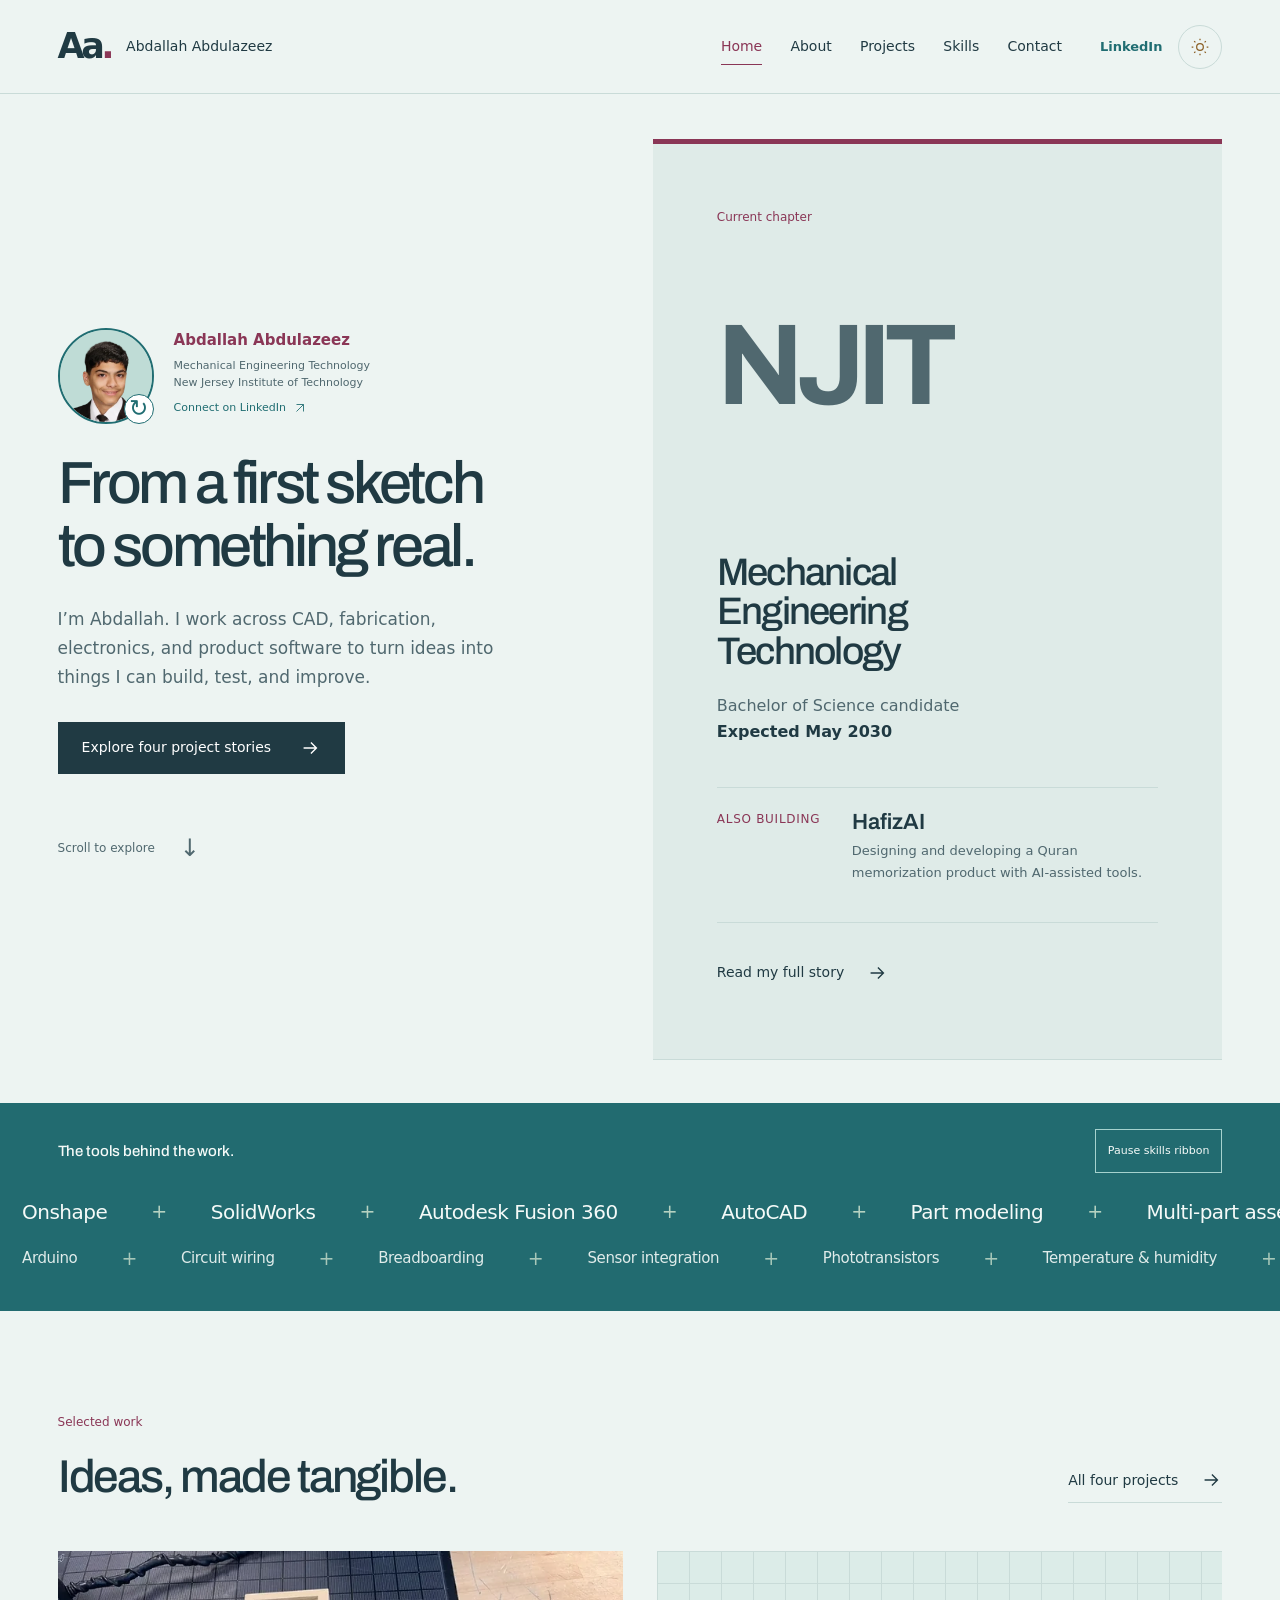
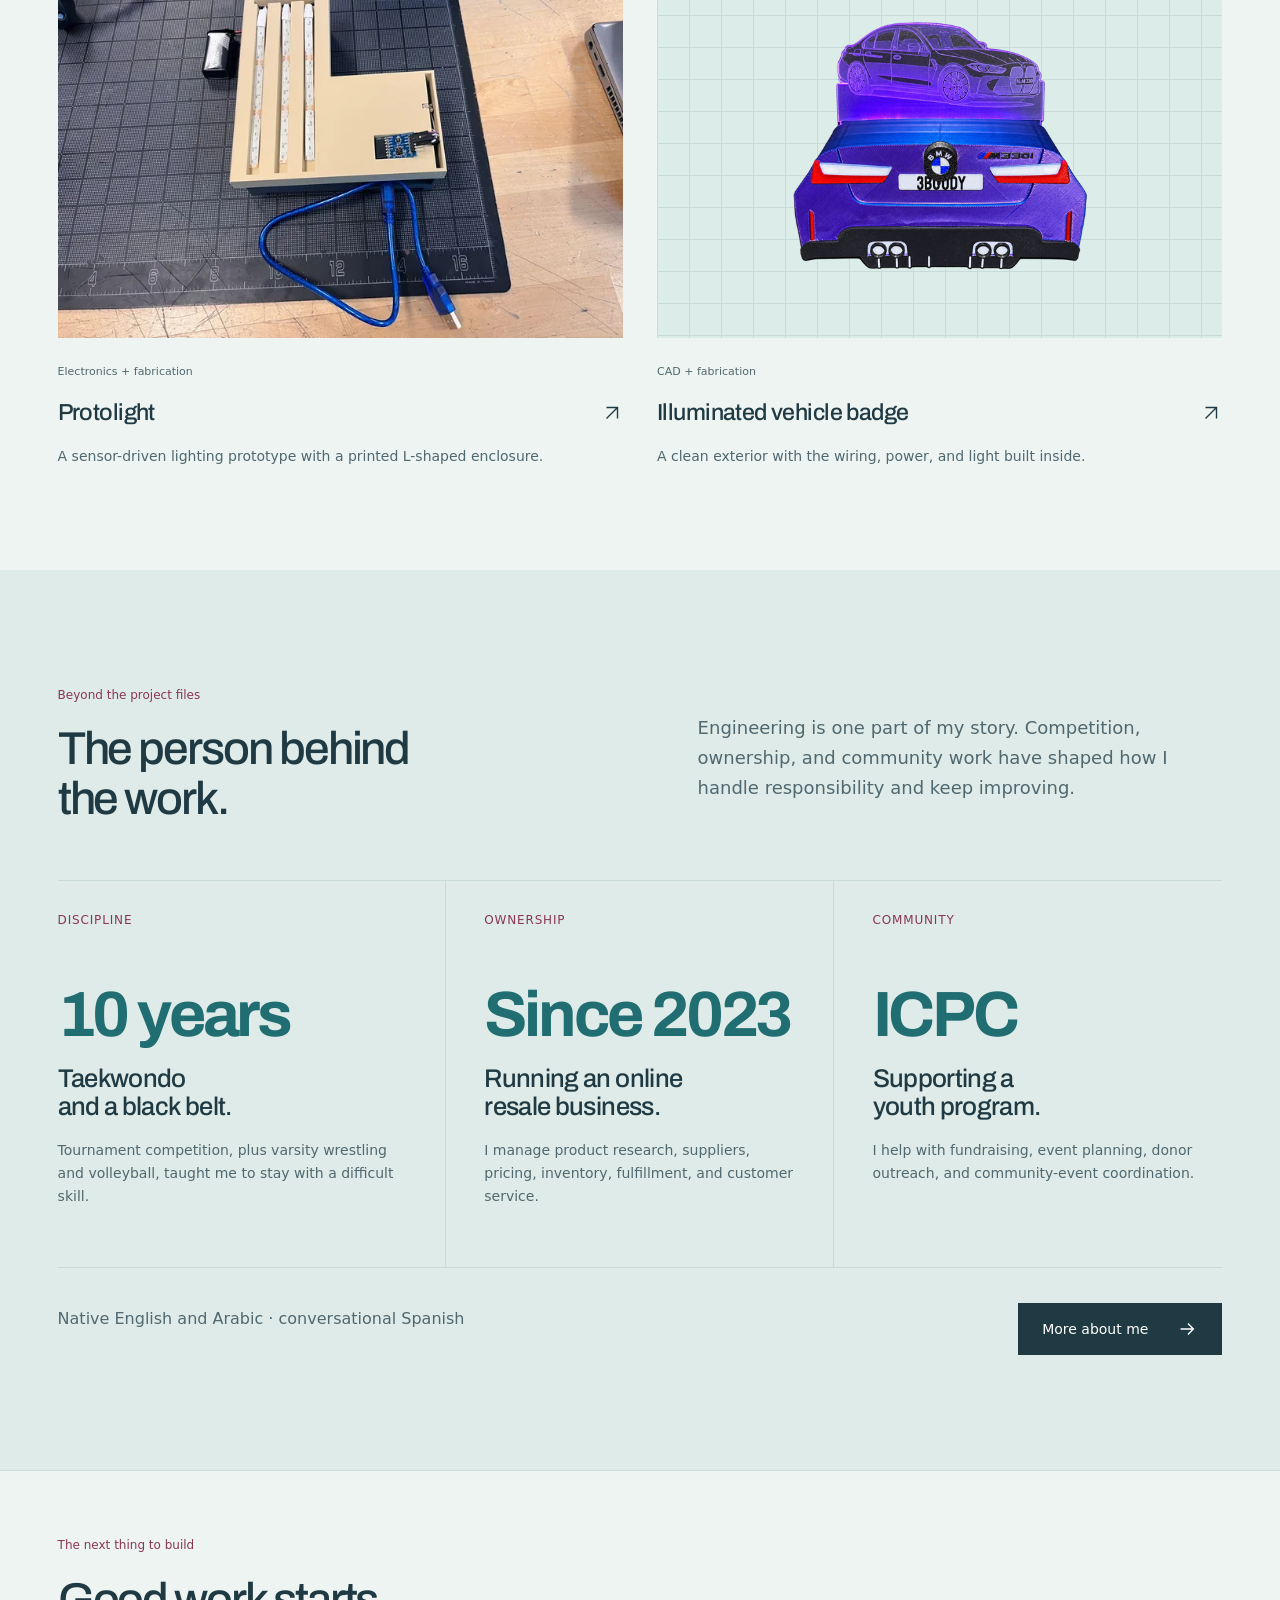
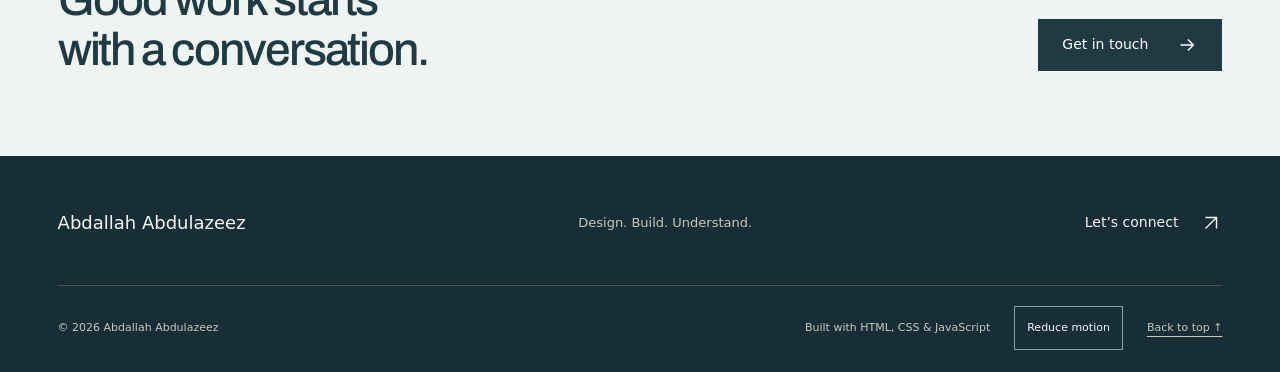
==== commit 9910306b: "Polish final mobile interactions and personal home" ====
--- a/index.html
+++ b/index.html
@@ -2,9 +2,8 @@
 <html lang="en"><head><meta charset="utf-8"><meta name="viewport" content="width=device-width, initial-scale=1"><meta name="theme-color" content="#f0f0ec"><meta name="description" content="Mechanical Engineering Technology student at NJIT. Explore Abdallah Abdulazeez’s CAD, fabrication, electronics, and product projects."><title>Mechanical design & hands-on engineering | Abdallah Abdulazeez</title><link rel="icon" href="assets/images/favicon.svg" type="image/svg+xml"><script src="theme.js"></script><link rel="stylesheet" href="styles.css"><script src="script.js" defer></script></head>
 <body><a class="skip-link" href="#main">Skip to content</a><div class="reading-progress" aria-hidden="true"></div>
 <header class="site-header"><div class="header-inner"><a class="brand" href="index.html" aria-label="Aa. Abdallah Abdulazeez, home"><span class="monogram" aria-hidden="true">Aa<span>.</span></span><span class="brand-name">Abdallah Abdulazeez</span></a><button class="menu-toggle" aria-expanded="false" aria-controls="primary-navigation" hidden>Menu <span aria-hidden="true">＋</span></button><nav id="primary-navigation" aria-label="Main navigation"><a href="index.html" aria-current="page">Home</a><a href="about.html">About</a><a href="projects.html">Projects</a><a href="skills.html">Skills</a><a href="contact.html">Contact</a></nav><div class="header-actions"><a class="header-linkedin" href="https://www.linkedin.com/in/abdallah-abdulazeez/" aria-label="in / LinkedIn: Abdallah Abdulazeez"><span class="linkedin-mark" aria-hidden="true">in</span><span class="social-text">LinkedIn</span></a><button class="theme-toggle" type="button" aria-label="Switch to dark mode" aria-pressed="false" hidden><svg class="theme-moon" viewBox="0 0 24 24" aria-hidden="true"><path d="M20 14.3A8.2 8.2 0 0 1 9.7 4 8.3 8.3 0 1 0 20 14.3Z"/></svg><svg class="theme-sun" viewBox="0 0 24 24" aria-hidden="true"><circle cx="12" cy="12" r="4"/><path d="M12 2v2m0 16v2M2 12h2m16 0h2M5 5l1.5 1.5m11 11L19 19M5 19l1.5-1.5m11-11L19 5"/></svg></button></div></div></header>
-<main id="main" tabindex="-1"><section class="hero container"><div class="hero-copy"><div class="hero-person"><figure class="portrait-switcher portrait-small" data-portrait="professional"><button class="portrait-flip" type="button" disabled aria-label="Show graduation portrait of Abdallah Abdulazeez" aria-pressed="false"><span class="portrait-turn"><span class="portrait-face portrait-front"><img class="portrait-professional" src="assets/images/portrait-professional.webp" alt="Abdallah Abdulazeez in a black suit and tie." width="462" height="494"></span><span class="portrait-face portrait-back" aria-hidden="true"><img class="portrait-graduation" src="assets/images/portrait-professional.webp" data-src="assets/images/portrait-graduation.webp" alt="A headshot of Abdallah Abdulazeez from his graduation photograph, wearing a light suit." width="1000" height="1333" loading="lazy"></span></span><span class="portrait-flip-mark" aria-hidden="true">↻</span></button><span class="portrait-status" role="status" aria-live="polite"></span><figcaption><span data-portrait-label>Professional portrait</span><span class="portrait-hint">Hover, swipe, or tap to flip</span></figcaption></figure><div><p class="person-name">Abdallah Abdulazeez</p><p class="person-role">Mechanical Engineering Technology<br>New Jersey Institute of Technology</p><a class="person-link" href="https://www.linkedin.com/in/abdallah-abdulazeez/">Connect on LinkedIn <svg viewBox="0 0 24 24" aria-hidden="true"><path d="M6 18 18 6M6 6h12v12"/></svg></a></div></div><h1>From a first sketch<br>to something real.</h1><p class="hero-description">I’m Abdallah. I work across CAD, fabrication, electronics, and product software to turn ideas into things I can build, test, and improve.</p><a class="button button-dark" href="projects.html">Explore four project stories <svg viewBox="0 0 24 24" aria-hidden="true"><path d="M5 12h14M13 6l6 6-6 6"/></svg></a><a class="hero-scroll" href="#selected-work">Scroll to explore <span aria-hidden="true">↓</span></a></div><figure class="hero-practice-map" aria-labelledby="practice-map-caption"><div class="practice-map-art" aria-hidden="true"><svg viewBox="0 0 760 600"><defs><pattern id="practice-grid" width="28" height="28" patternUnits="userSpaceOnUse"><path d="M28 0H0v28" fill="none" stroke="currentColor" stroke-opacity=".12" stroke-width="1"/></pattern></defs><rect width="760" height="600" rx="12" class="practice-paper"/><rect width="760" height="600" rx="12" fill="url(#practice-grid)"/><path class="practice-axis" d="M150 300H610M380 105V495"/><path class="practice-loop" d="M226 177 534 177 534 423 226 423Z"/><circle class="practice-core" cx="380" cy="300" r="82"/><path class="practice-mark" d="m337 306 29 29 62-72"/><g class="practice-node"><circle cx="226" cy="177" r="38"/><text x="226" y="185">01</text></g><g class="practice-node"><circle cx="534" cy="177" r="38"/><text x="534" y="185">02</text></g><g class="practice-node"><circle cx="534" cy="423" r="38"/><text x="534" y="431">03</text></g><g class="practice-node"><circle cx="226" cy="423" r="38"/><text x="226" y="431">04</text></g></svg></div><figcaption id="practice-map-caption"><span>Engineering practice map</span><strong>One workflow, four connected disciplines.</strong></figcaption><ol class="practice-map-key"><li><span>01</span><strong>CAD</strong><small>Model form and fit</small></li><li><span>02</span><strong>Fabrication</strong><small>Make physical parts</small></li><li><span>03</span><strong>Electronics</strong><small>Connect inputs and outputs</small></li><li><span>04</span><strong>Software</strong><small>Shape the product experience</small></li></ol></figure></section>
+<main id="main" tabindex="-1"><section class="hero container"><div class="hero-copy"><div class="hero-person"><figure class="portrait-switcher portrait-small" data-portrait="professional"><button class="portrait-flip" type="button" disabled aria-label="Show graduation portrait of Abdallah Abdulazeez" aria-pressed="false"><span class="portrait-turn"><span class="portrait-face portrait-front"><img class="portrait-professional" src="assets/images/portrait-professional.webp" alt="Abdallah Abdulazeez in a black suit and tie." width="462" height="494"></span><span class="portrait-face portrait-back" aria-hidden="true"><img class="portrait-graduation" src="assets/images/portrait-professional.webp" data-src="assets/images/portrait-graduation.webp" alt="A headshot of Abdallah Abdulazeez from his graduation photograph, wearing a light suit." width="1000" height="1333" loading="lazy"></span></span><span class="portrait-flip-mark" aria-hidden="true">↻</span></button><span class="portrait-status" role="status" aria-live="polite"></span><figcaption><span data-portrait-label>Professional portrait</span><span class="portrait-hint">Hover, swipe, or tap to flip</span></figcaption></figure><div><p class="person-name">Abdallah Abdulazeez</p><p class="person-role">Mechanical Engineering Technology<br>New Jersey Institute of Technology</p><a class="person-link" href="https://www.linkedin.com/in/abdallah-abdulazeez/">Connect on LinkedIn <svg viewBox="0 0 24 24" aria-hidden="true"><path d="M6 18 18 6M6 6h12v12"/></svg></a></div></div><h1>From a first sketch<br>to something real.</h1><p class="hero-description">I’m Abdallah. I work across CAD, fabrication, electronics, and product software to turn ideas into things I can build, test, and improve.</p><a class="button button-dark" href="projects.html">Explore four project stories <svg viewBox="0 0 24 24" aria-hidden="true"><path d="M5 12h14M13 6l6 6-6 6"/></svg></a><a class="hero-scroll" href="#selected-work">Scroll to explore <span aria-hidden="true">↓</span></a></div><aside class="hero-current" aria-labelledby="current-heading"><p class="section-label">Current chapter</p><div class="current-school"><p class="current-mark" aria-hidden="true">NJIT</p><h2 id="current-heading">Mechanical Engineering Technology</h2><p>Bachelor of Science candidate<br><strong>Expected May 2030</strong></p></div><div class="current-building"><span>Also building</span><strong>HafizAI</strong><p>Designing and developing a Quran memorization product with AI-assisted tools.</p></div><a class="text-link" href="about.html">Read my full story <svg viewBox="0 0 24 24" aria-hidden="true"><path d="M5 12h14M13 6l6 6-6 6"/></svg></a></aside></section>
 <section class="skills-banner" aria-labelledby="toolkit-heading"><div class="ribbon-heading container"><h2 id="toolkit-heading">The tools behind the work.</h2><button class="ribbon-toggle" type="button" aria-pressed="false" hidden>Pause skills ribbon <span aria-hidden="true">Ⅱ</span></button></div><div class="ribbon-window ribbon-row-1"><div class="ribbon-track"><ul class="ribbon-list"><li>Onshape</li><li>SolidWorks</li><li>Autodesk Fusion 360</li><li>AutoCAD</li><li>Part modeling</li><li>Multi-part assemblies</li><li>Moving mechanisms</li><li>FDM 3D printing / PLA</li><li>Soldering</li><li>Laser cutting &amp; engraving</li><li>Milling / wood &amp; wax</li><li>Rapid prototyping</li><li>Functional testing</li></ul><ul class="ribbon-list" aria-hidden="true"><li>Onshape</li><li>SolidWorks</li><li>Autodesk Fusion 360</li><li>AutoCAD</li><li>Part modeling</li><li>Multi-part assemblies</li><li>Moving mechanisms</li><li>FDM 3D printing / PLA</li><li>Soldering</li><li>Laser cutting &amp; engraving</li><li>Milling / wood &amp; wax</li><li>Rapid prototyping</li><li>Functional testing</li></ul></div></div><div class="ribbon-window ribbon-row-2"><div class="ribbon-track"><ul class="ribbon-list"><li>Arduino</li><li>Circuit wiring</li><li>Breadboarding</li><li>Sensor integration</li><li>Phototransistors</li><li>Temperature &amp; humidity</li><li>LED control</li><li>Web development</li><li>AI-assisted development</li><li>Product direction</li><li>Google Workspace</li><li>Microsoft Office</li><li>Data tracking &amp; analysis</li><li>English / Arabic / Spanish</li></ul><ul class="ribbon-list" aria-hidden="true"><li>Arduino</li><li>Circuit wiring</li><li>Breadboarding</li><li>Sensor integration</li><li>Phototransistors</li><li>Temperature &amp; humidity</li><li>LED control</li><li>Web development</li><li>AI-assisted development</li><li>Product direction</li><li>Google Workspace</li><li>Microsoft Office</li><li>Data tracking &amp; analysis</li><li>English / Arabic / Spanish</li></ul></div></div></section>
 <section id="selected-work" class="section container"><div class="section-heading"><div><p class="section-label">Selected work</p><h2>Ideas, made tangible.</h2></div><a class="text-link" href="projects.html">All four projects <svg viewBox="0 0 24 24" aria-hidden="true"><path d="M5 12h14M13 6l6 6-6 6"/></svg></a></div><div class="project-grid"><article class="project-preview"><a class="project-image" href="projects.html#protolight" tabindex="-1" aria-hidden="true"><img src="assets/images/protolight-final-small.webp" srcset="assets/images/protolight-final-small.webp 720w, assets/images/protolight-final.webp 1400w" sizes="(max-width: 760px) calc(100vw - 48px), (max-width: 1200px) 44vw, 620px" alt="" width="1400" height="1050" loading="lazy"></a><div class="project-caption"><div><p class="project-type">Electronics + fabrication</p><h3><a href="projects.html#protolight">Protolight <svg viewBox="0 0 24 24" aria-hidden="true"><path d="M6 18 18 6M6 6h12v12"/></svg></a></h3><p>A sensor-driven lighting prototype with a printed L-shaped enclosure.</p></div></div></article><article class="project-preview"><a class="project-image project-image-cutout" href="projects.html#badge" tabindex="-1" aria-hidden="true"><img src="assets/images/badge-cutout.png" alt="" width="500" height="442" loading="lazy"></a><div class="project-caption"><div><p class="project-type">CAD + fabrication</p><h3><a href="projects.html#badge">Illuminated vehicle badge <svg viewBox="0 0 24 24" aria-hidden="true"><path d="M6 18 18 6M6 6h12v12"/></svg></a></h3><p>A clean exterior with the wiring, power, and light built inside.</p></div></div></article></div></section>
-<section class="home-process" aria-labelledby="process-heading"><div class="container"><div class="home-process-heading"><div><p class="section-label">How I work</p><h2 id="process-heading">Observe. Model.<br>Build. Test.</h2></div><p>Across mechanical, electronic, and software work, I use the same loop: understand the constraint, make the system visible, build a version, and learn from what happens next.</p></div><ol class="process-sequence"><li><span>01</span><div><h3>Define the problem.</h3><p>Start with the conditions, the user, and the limits the design has to respect.</p></div></li><li><span>02</span><div><h3>Model the system.</h3><p>Use CAD, diagrams, or interface flows to make relationships clear before committing to a build.</p></div></li><li><span>03</span><div><h3>Build the first version.</h3><p>Print, wire, assemble, or code enough of the idea to test it honestly.</p></div></li><li><span>04</span><div><h3>Check and refine.</h3><p>Study fit, function, and usability, then carry the evidence into the next revision.</p></div></li></ol><div class="home-process-cta"><p>See that loop applied to four different projects.</p><a class="button button-dark" href="projects.html">Explore every scroll story <svg viewBox="0 0 24 24" aria-hidden="true"><path d="M5 12h14M13 6l6 6-6 6"/></svg></a></div></div></section>
-<section class="about-teaser section container"><p class="section-label">Beyond the drawing</p><div><h2>A builder with more<br>than one perspective.</h2><p>Engineering is where my interests meet: understanding mechanisms, working with my hands, and figuring out what people need. I bring the same care to a printed assembly, a busy kitchen shift, and HafizAI.</p><a class="text-link" href="about.html">More about me <svg viewBox="0 0 24 24" aria-hidden="true"><path d="M5 12h14M13 6l6 6-6 6"/></svg></a></div></section><section class="contact-strip container"><div><p class="section-label">The next thing to build</p><h2>Good work starts<br>with a conversation.</h2></div><a class="button button-dark" href="contact.html">Get in touch <svg viewBox="0 0 24 24" aria-hidden="true"><path d="M5 12h14M13 6l6 6-6 6"/></svg></a></section></main>
+<section class="home-personal" aria-labelledby="personal-heading"><div class="container"><div class="home-personal-heading"><div><p class="section-label">Beyond the project files</p><h2 id="personal-heading">The person behind<br>the work.</h2></div><p>Engineering is one part of my story. Competition, ownership, and community work have shaped how I handle responsibility and keep improving.</p></div><div class="personal-stories"><article><span class="personal-kicker">Discipline</span><p class="personal-number">10 years</p><h3>Taekwondo and a black belt.</h3><p>Tournament competition, plus varsity wrestling and volleyball, taught me to stay with a difficult skill.</p></article><article><span class="personal-kicker">Ownership</span><p class="personal-number">Since 2023</p><h3>Running an online resale business.</h3><p>I manage product research, suppliers, pricing, inventory, fulfillment, and customer service.</p></article><article><span class="personal-kicker">Community</span><p class="personal-number">ICPC</p><h3>Supporting a youth program.</h3><p>I help with fundraising, event planning, donor outreach, and community-event coordination.</p></article></div><div class="home-personal-cta"><p>Native English and Arabic · conversational Spanish</p><a class="button button-dark" href="about.html">More about me <svg viewBox="0 0 24 24" aria-hidden="true"><path d="M5 12h14M13 6l6 6-6 6"/></svg></a></div></div></section><section class="contact-strip container"><div><p class="section-label">The next thing to build</p><h2>Good work starts<br>with a conversation.</h2></div><a class="button button-dark" href="contact.html">Get in touch <svg viewBox="0 0 24 24" aria-hidden="true"><path d="M5 12h14M13 6l6 6-6 6"/></svg></a></section></main>
 <footer class="site-footer"><div class="footer-top"><a class="brand footer-brand" href="index.html">Abdallah Abdulazeez</a><p>Design. Build. Understand.</p><a class="text-link" href="contact.html">Let’s connect <svg viewBox="0 0 24 24" aria-hidden="true"><path d="M6 18 18 6M6 6h12v12"/></svg></a></div><div class="footer-bottom"><span>© 2026 Abdallah Abdulazeez</span><span>Built with HTML, CSS &amp; JavaScript</span><button class="motion-toggle" type="button" aria-pressed="false" hidden>Reduce motion</button><a href="#main">Back to top ↑</a></div></footer></body></html>
--- a/styles.css
+++ b/styles.css
@@ -539,7 +539,7 @@
   .story-key .diagram-key li > span { display: block; }
   .scene-source { font-size: 12px; }
   .story-visual .figure-note { display: none; }
-  .story-step { min-height: 76svh; padding-block: 45px; scroll-margin-top: calc(194px + 34svh); border-color: var(--field-border); border-top: 0; }
+  .story-step { min-height: 76svh; padding: 64px 0 45px; scroll-margin-top: calc(194px + 34svh); border-color: var(--field-border); border-top: 0; }
   .story-step h3 { font-size: 1.85rem; }
   .portrait-about-panel { padding: 32px 25px 20px; }
   .portrait-large { width: min(100%, 290px); }
@@ -631,11 +631,13 @@
   .media-inline { margin-bottom: 28px; }
   .media-inline img { max-height: 65svh; }
   .media-story[data-story-mode="scroll"] { display: block; }
-  .media-story[data-story-mode="scroll"] .media-stage { top: 76px; z-index: 4; padding-block: 8px; background: var(--paper); }
+  .media-story[data-story-mode="scroll"] .media-stage { top: 76px; z-index: 8; isolation: isolate; padding-block: 8px; background: var(--paper); box-shadow: 0 14px 20px color-mix(in srgb, var(--paper) 86%, transparent); }
   .media-stage-images { height: clamp(165px, 25svh, 240px); }
   .media-stage-head { font-size: 11px; margin-bottom: 6px; }
   .media-stage-caption { font-size: 11px; margin-top: 6px; height: 3.3em; min-height: 3.3em; }
-  .media-story[data-story-mode="scroll"] .media-step { min-height: 70svh; padding-block: 65px; }
+  .media-story[data-story-mode="scroll"] .media-copy { position: relative; z-index: 0; }
+  .media-story[data-story-mode="scroll"] .media-step { min-height: max(100svh, 720px); padding-block: 45px 130px; }
+  .media-story[data-story-mode="scroll"] .media-step-copy { position: sticky; top: calc(76px + clamp(165px, 25svh, 240px) + 140px); }
   .media-step h3 { font-size: 1.8rem; }
   .media-step-number { margin-bottom: 16px; }
 }
@@ -736,70 +738,61 @@
   .project-cutout { min-height: 0; }
 }
 
-/* Home now introduces the full practice; every project story lives on Projects. */
-.hero-practice-map { align-self: center; min-width: 0; }
-.practice-map-art { color: var(--teal); background: var(--drawing); overflow: hidden; }
-.practice-map-art svg { display: block; width: 100%; height: auto; }
-.practice-paper { fill: var(--drawing); }
-.practice-axis { fill: none; stroke: var(--rule); stroke-width: 1.5; stroke-dasharray: 5 9; }
-.practice-loop { fill: none; stroke: var(--ink); stroke-width: 3; }
-.practice-core { fill: var(--paper); stroke: var(--accent); stroke-width: 5; }
-.practice-mark { fill: none; stroke: var(--teal); stroke-width: 12; stroke-linecap: round; stroke-linejoin: round; }
-.practice-node circle { fill: var(--ink); stroke: var(--paper); stroke-width: 5; }
-.practice-node:nth-of-type(2) circle { fill: var(--teal); }
-.practice-node:nth-of-type(3) circle { fill: var(--accent); }
-.practice-node:nth-of-type(4) circle { fill: var(--ochre); }
-.practice-node text { fill: var(--paper); stroke: none; font: 700 20px Archivo, system-ui, sans-serif; text-anchor: middle; }
-.hero-practice-map figcaption { display: flex; justify-content: space-between; gap: 20px; padding-block: 18px; border-bottom: 1px solid var(--rule); font-size: 12px; }
-.hero-practice-map figcaption span { color: var(--teal); }
-.hero-practice-map figcaption strong { font-weight: 600; text-align: right; }
-.practice-map-key { display: grid; grid-template-columns: 1fr 1fr; gap: 0; list-style: none; }
-.practice-map-key li { display: grid; grid-template-columns: auto 1fr; gap: 2px 12px; padding: 16px 0; border-bottom: 1px solid var(--rule); }
-.practice-map-key li:nth-child(odd) { padding-right: 18px; border-right: 1px solid var(--rule); }
-.practice-map-key li:nth-child(even) { padding-left: 18px; }
-.practice-map-key span { grid-row: 1 / 3; color: var(--accent); font-size: 11px; }
-.practice-map-key strong { font: 600 14px Archivo, system-ui, sans-serif; }
-.practice-map-key small { color: var(--muted); font-size: 11px; }
-.home-process { padding-block: clamp(70px, 9vw, 125px); background: var(--story-surface); }
-.home-process-heading { display: grid; grid-template-columns: 1fr 1fr; gap: clamp(45px, 9vw, 140px); align-items: end; margin-bottom: 55px; }
-.home-process-heading .section-label { margin-bottom: 20px; }
-.home-process-heading > p { max-width: 58ch; color: var(--muted); font-size: 18px; }
-.process-sequence { display: grid; grid-template-columns: repeat(4, 1fr); list-style: none; border-top: 1px solid var(--rule); border-bottom: 1px solid var(--rule); }
-.process-sequence li { min-width: 0; padding: 28px 24px 34px 0; border-right: 1px solid var(--rule); }
-.process-sequence li + li { padding-left: 24px; }
-.process-sequence li:last-child { border-right: 0; padding-right: 0; }
-.process-sequence span { display: block; margin-bottom: 60px; color: var(--accent); font-size: 12px; font-variant-numeric: tabular-nums; }
-.process-sequence h3 { margin-bottom: 18px; font-size: clamp(1.25rem, 1.8vw, 1.65rem); }
-.process-sequence p { color: var(--muted); font-size: 14px; }
-.home-process-cta { display: flex; justify-content: space-between; align-items: center; gap: 25px; padding-top: 35px; }
-.home-process-cta p { color: var(--muted); }
+/* Home is personal; every project story lives on Projects. */
+.hero-current {
+  align-self: center;
+  min-width: 0;
+  padding: clamp(34px, 5vw, 64px);
+  background: var(--story-surface);
+  border-top: 5px solid var(--accent);
+  border-bottom: 1px solid var(--rule);
+}
+.hero-current > .section-label { margin-bottom: clamp(45px, 8vw, 95px); }
+.current-mark { color: var(--teal); font: 700 clamp(4.7rem, 9vw, 8.5rem)/.75 Archivo, system-ui, sans-serif; letter-spacing: -.07em; }
+.current-school h2 { max-width: 11ch; margin-block: 32px 22px; font-size: clamp(1.7rem, 3vw, 3rem); line-height: 1.02; }
+.current-school > p { color: var(--muted); }
+.current-school strong { color: var(--ink); font-weight: 600; }
+.current-building { display: grid; grid-template-columns: 115px 1fr; gap: 6px 20px; margin-block: 42px 28px; padding-block: 22px; border-block: 1px solid var(--rule); }
+.current-building span { grid-row: 1 / 3; color: var(--accent); font-size: 12px; text-transform: uppercase; letter-spacing: .06em; }
+.current-building strong { font: 600 22px Archivo, system-ui, sans-serif; }
+.current-building p { max-width: 38ch; color: var(--muted); font-size: 13px; }
+.home-personal { padding-block: clamp(70px, 9vw, 125px); background: var(--story-surface); }
+.home-personal-heading { display: grid; grid-template-columns: 1fr 1fr; gap: clamp(45px, 9vw, 140px); align-items: end; margin-bottom: 55px; }
+.home-personal-heading .section-label { margin-bottom: 20px; }
+.home-personal-heading > p { max-width: 58ch; color: var(--muted); font-size: 18px; }
+.personal-stories { display: grid; grid-template-columns: repeat(3, 1fr); border-block: 1px solid var(--rule); }
+.personal-stories article { min-width: 0; padding: 30px clamp(24px, 3vw, 46px) 42px 0; border-right: 1px solid var(--rule); }
+.personal-stories article + article { padding-left: clamp(24px, 3vw, 46px); }
+.personal-stories article:last-child { border-right: 0; padding-right: 0; }
+.personal-kicker { display: block; color: var(--accent); font-size: 12px; text-transform: uppercase; letter-spacing: .07em; }
+.personal-number { margin-block: 55px 22px; color: var(--teal); font: 700 clamp(2.6rem, 5vw, 5.5rem)/.9 Archivo, system-ui, sans-serif; letter-spacing: -.05em; }
+.personal-stories h3 { max-width: 15ch; margin-bottom: 18px; font-size: clamp(1.3rem, 2vw, 1.8rem); }
+.personal-stories article > p:last-child { max-width: 38ch; color: var(--muted); font-size: 14px; }
+.home-personal-cta { display: flex; justify-content: space-between; align-items: center; gap: 25px; padding-top: 35px; }
+.home-personal-cta p { color: var(--muted); }
 .protolight-story { background: transparent; }
 .protolight-story .story-display { font: 700 clamp(2.35rem, 4.3vw, 4.9rem)/.98 Archivo, system-ui, sans-serif; letter-spacing: -.045em; }
 .protolight-story .story-layout { margin-top: 10px; }
 .protolight-story .narrative-footer .detail-note { max-width: 75ch; margin-block: 26px; }
 
 @media (max-width: 900px) {
-  .home-process-heading { grid-template-columns: 1fr; gap: 25px; }
-  .process-sequence { grid-template-columns: 1fr 1fr; }
-  .process-sequence li:nth-child(2) { border-right: 0; }
-  .process-sequence li:nth-child(-n+2) { border-bottom: 1px solid var(--rule); }
+  .home-personal-heading { grid-template-columns: 1fr; gap: 25px; }
 }
 @media (max-width: 760px) {
-  .hero-practice-map { margin-top: 10px; }
-  .hero-practice-map figcaption { display: block; }
-  .hero-practice-map figcaption strong { display: block; margin-top: 6px; text-align: left; }
-  .practice-map-key { grid-template-columns: 1fr; }
-  .practice-map-key li, .practice-map-key li:nth-child(odd), .practice-map-key li:nth-child(even) { padding: 14px 0; border-right: 0; }
-  .home-process { padding-block: 60px; }
-  .process-sequence { grid-template-columns: 1fr; }
-  .process-sequence li, .process-sequence li + li { padding: 24px 0; border-right: 0; border-bottom: 1px solid var(--rule); }
-  .process-sequence li:last-child { border-bottom: 0; }
-  .process-sequence span { margin-bottom: 20px; }
-  .home-process-cta { display: block; }
-  .home-process-cta .button { margin-top: 22px; }
+  .hero-current { margin-top: 12px; padding: 30px 24px; }
+  .hero-current > .section-label { margin-bottom: 45px; }
+  .current-mark { font-size: clamp(4rem, 24vw, 6.5rem); }
+  .current-building { grid-template-columns: 1fr; }
+  .current-building span { grid-row: auto; margin-bottom: 8px; }
+  .home-personal { padding-block: 60px; }
+  .personal-stories { grid-template-columns: 1fr; }
+  .personal-stories article, .personal-stories article + article { padding: 28px 0 34px; border-right: 0; border-bottom: 1px solid var(--rule); }
+  .personal-stories article:last-child { border-bottom: 0; }
+  .personal-number { margin-block: 28px 16px; }
+  .home-personal-cta { display: block; }
+  .home-personal-cta .button { margin-top: 22px; }
   .protolight-story .story-display { font-size: clamp(2.3rem, 11vw, 3.5rem); }
 }
 @media print {
-  .practice-map-art { max-width: 520px; }
-  .home-process { background: none; }
-}
+  .home-personal { background: none; }
+}
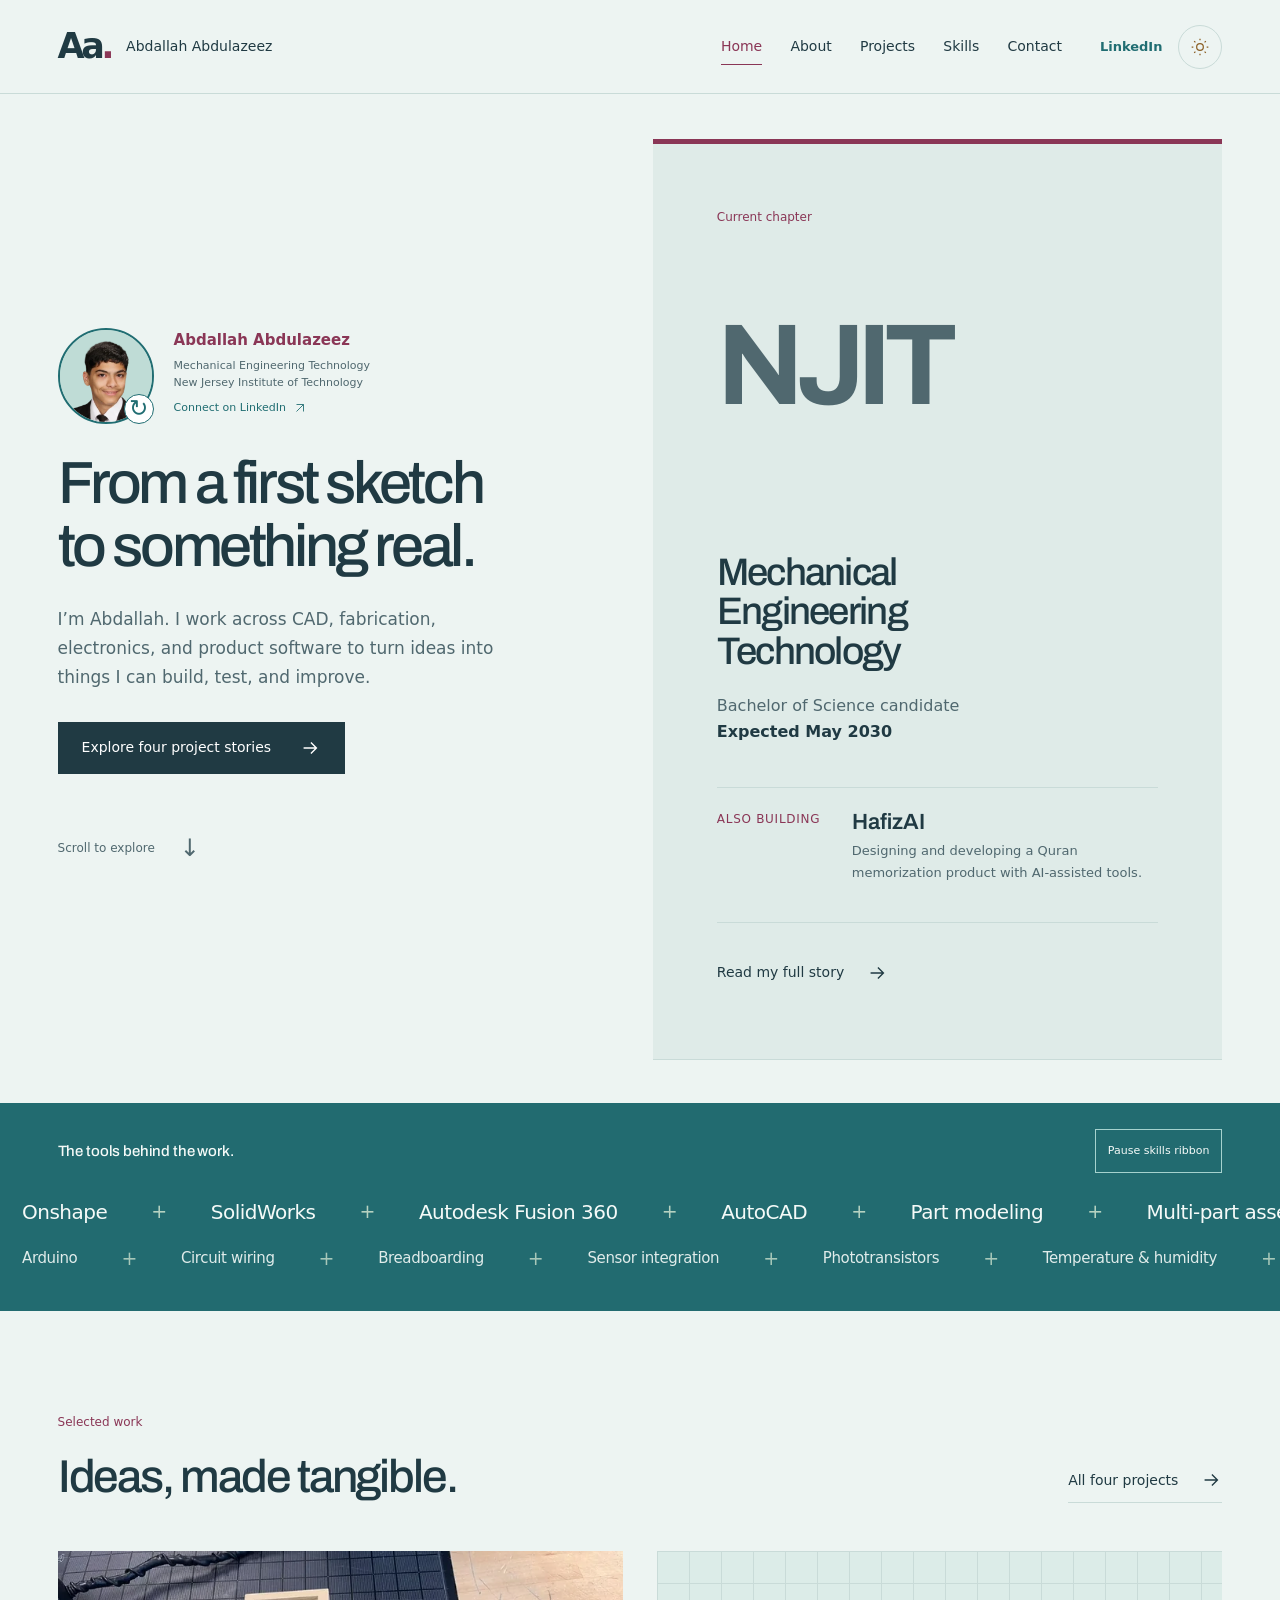
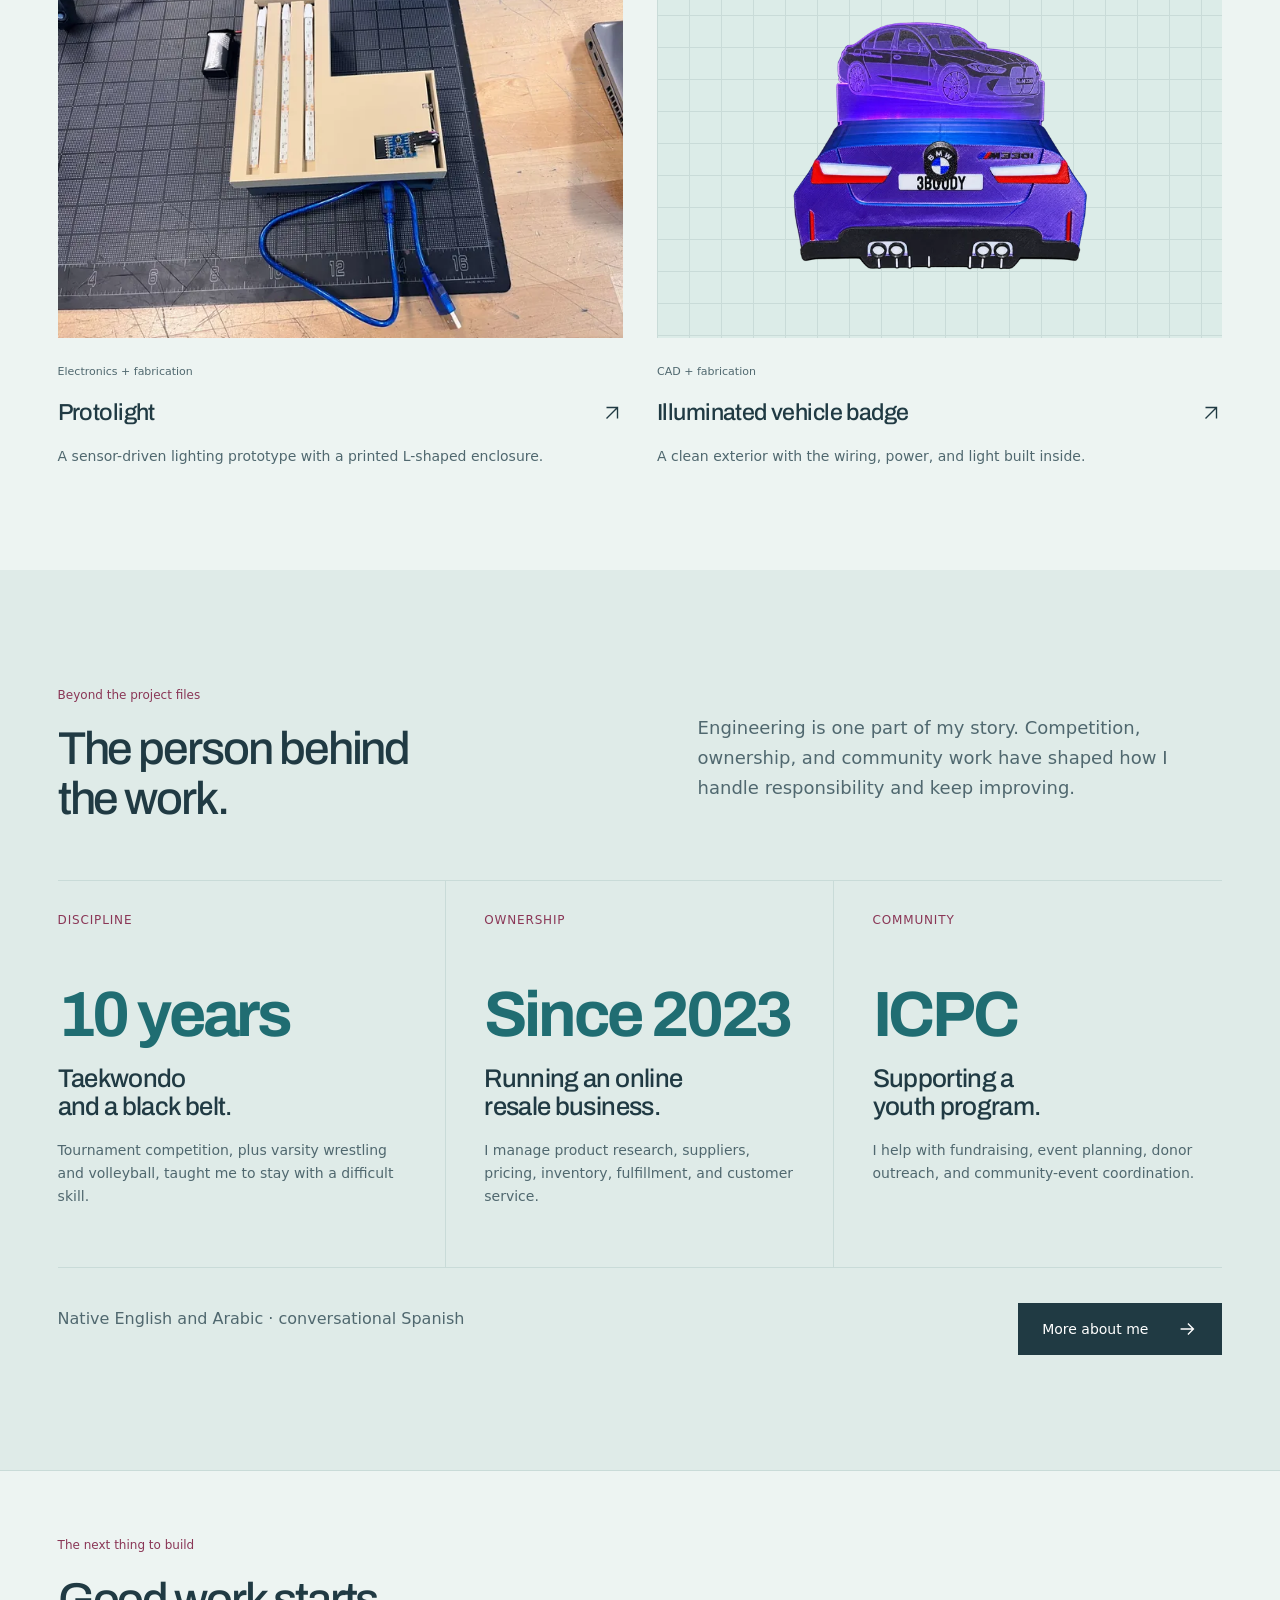
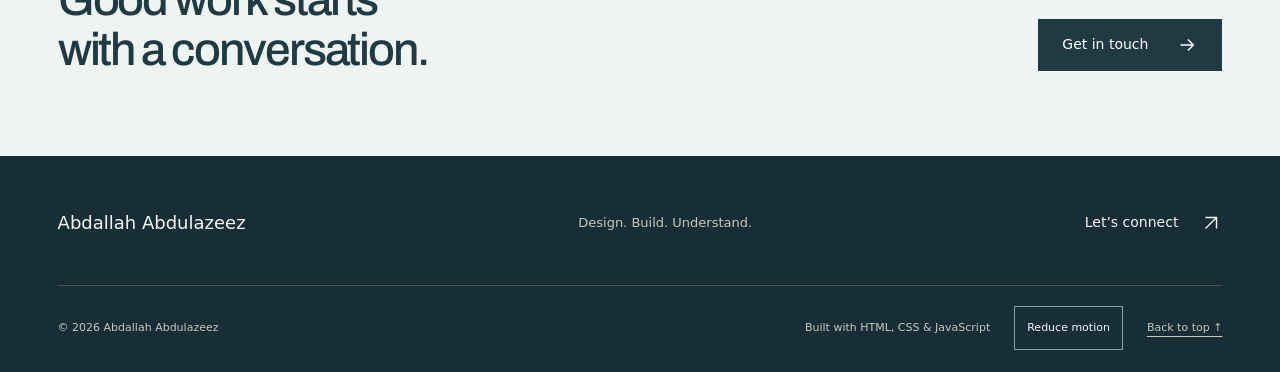
==== commit 0990720b: "Optimize project media and dark mode contrast" ====
--- a/index.html
+++ b/index.html
@@ -4,6 +4,6 @@
 <header class="site-header"><div class="header-inner"><a class="brand" href="index.html" aria-label="Aa. Abdallah Abdulazeez, home"><span class="monogram" aria-hidden="true">Aa<span>.</span></span><span class="brand-name">Abdallah Abdulazeez</span></a><button class="menu-toggle" aria-expanded="false" aria-controls="primary-navigation" hidden>Menu <span aria-hidden="true">＋</span></button><nav id="primary-navigation" aria-label="Main navigation"><a href="index.html" aria-current="page">Home</a><a href="about.html">About</a><a href="projects.html">Projects</a><a href="skills.html">Skills</a><a href="contact.html">Contact</a></nav><div class="header-actions"><a class="header-linkedin" href="https://www.linkedin.com/in/abdallah-abdulazeez/" aria-label="in / LinkedIn: Abdallah Abdulazeez"><span class="linkedin-mark" aria-hidden="true">in</span><span class="social-text">LinkedIn</span></a><button class="theme-toggle" type="button" aria-label="Switch to dark mode" aria-pressed="false" hidden><svg class="theme-moon" viewBox="0 0 24 24" aria-hidden="true"><path d="M20 14.3A8.2 8.2 0 0 1 9.7 4 8.3 8.3 0 1 0 20 14.3Z"/></svg><svg class="theme-sun" viewBox="0 0 24 24" aria-hidden="true"><circle cx="12" cy="12" r="4"/><path d="M12 2v2m0 16v2M2 12h2m16 0h2M5 5l1.5 1.5m11 11L19 19M5 19l1.5-1.5m11-11L19 5"/></svg></button></div></div></header>
 <main id="main" tabindex="-1"><section class="hero container"><div class="hero-copy"><div class="hero-person"><figure class="portrait-switcher portrait-small" data-portrait="professional"><button class="portrait-flip" type="button" disabled aria-label="Show graduation portrait of Abdallah Abdulazeez" aria-pressed="false"><span class="portrait-turn"><span class="portrait-face portrait-front"><img class="portrait-professional" src="assets/images/portrait-professional.webp" alt="Abdallah Abdulazeez in a black suit and tie." width="462" height="494"></span><span class="portrait-face portrait-back" aria-hidden="true"><img class="portrait-graduation" src="assets/images/portrait-professional.webp" data-src="assets/images/portrait-graduation.webp" alt="A headshot of Abdallah Abdulazeez from his graduation photograph, wearing a light suit." width="1000" height="1333" loading="lazy"></span></span><span class="portrait-flip-mark" aria-hidden="true">↻</span></button><span class="portrait-status" role="status" aria-live="polite"></span><figcaption><span data-portrait-label>Professional portrait</span><span class="portrait-hint">Hover, swipe, or tap to flip</span></figcaption></figure><div><p class="person-name">Abdallah Abdulazeez</p><p class="person-role">Mechanical Engineering Technology<br>New Jersey Institute of Technology</p><a class="person-link" href="https://www.linkedin.com/in/abdallah-abdulazeez/">Connect on LinkedIn <svg viewBox="0 0 24 24" aria-hidden="true"><path d="M6 18 18 6M6 6h12v12"/></svg></a></div></div><h1>From a first sketch<br>to something real.</h1><p class="hero-description">I’m Abdallah. I work across CAD, fabrication, electronics, and product software to turn ideas into things I can build, test, and improve.</p><a class="button button-dark" href="projects.html">Explore four project stories <svg viewBox="0 0 24 24" aria-hidden="true"><path d="M5 12h14M13 6l6 6-6 6"/></svg></a><a class="hero-scroll" href="#selected-work">Scroll to explore <span aria-hidden="true">↓</span></a></div><aside class="hero-current" aria-labelledby="current-heading"><p class="section-label">Current chapter</p><div class="current-school"><p class="current-mark" aria-hidden="true">NJIT</p><h2 id="current-heading">Mechanical Engineering Technology</h2><p>Bachelor of Science candidate<br><strong>Expected May 2030</strong></p></div><div class="current-building"><span>Also building</span><strong>HafizAI</strong><p>Designing and developing a Quran memorization product with AI-assisted tools.</p></div><a class="text-link" href="about.html">Read my full story <svg viewBox="0 0 24 24" aria-hidden="true"><path d="M5 12h14M13 6l6 6-6 6"/></svg></a></aside></section>
 <section class="skills-banner" aria-labelledby="toolkit-heading"><div class="ribbon-heading container"><h2 id="toolkit-heading">The tools behind the work.</h2><button class="ribbon-toggle" type="button" aria-pressed="false" hidden>Pause skills ribbon <span aria-hidden="true">Ⅱ</span></button></div><div class="ribbon-window ribbon-row-1"><div class="ribbon-track"><ul class="ribbon-list"><li>Onshape</li><li>SolidWorks</li><li>Autodesk Fusion 360</li><li>AutoCAD</li><li>Part modeling</li><li>Multi-part assemblies</li><li>Moving mechanisms</li><li>FDM 3D printing / PLA</li><li>Soldering</li><li>Laser cutting &amp; engraving</li><li>Milling / wood &amp; wax</li><li>Rapid prototyping</li><li>Functional testing</li></ul><ul class="ribbon-list" aria-hidden="true"><li>Onshape</li><li>SolidWorks</li><li>Autodesk Fusion 360</li><li>AutoCAD</li><li>Part modeling</li><li>Multi-part assemblies</li><li>Moving mechanisms</li><li>FDM 3D printing / PLA</li><li>Soldering</li><li>Laser cutting &amp; engraving</li><li>Milling / wood &amp; wax</li><li>Rapid prototyping</li><li>Functional testing</li></ul></div></div><div class="ribbon-window ribbon-row-2"><div class="ribbon-track"><ul class="ribbon-list"><li>Arduino</li><li>Circuit wiring</li><li>Breadboarding</li><li>Sensor integration</li><li>Phototransistors</li><li>Temperature &amp; humidity</li><li>LED control</li><li>Web development</li><li>AI-assisted development</li><li>Product direction</li><li>Google Workspace</li><li>Microsoft Office</li><li>Data tracking &amp; analysis</li><li>English / Arabic / Spanish</li></ul><ul class="ribbon-list" aria-hidden="true"><li>Arduino</li><li>Circuit wiring</li><li>Breadboarding</li><li>Sensor integration</li><li>Phototransistors</li><li>Temperature &amp; humidity</li><li>LED control</li><li>Web development</li><li>AI-assisted development</li><li>Product direction</li><li>Google Workspace</li><li>Microsoft Office</li><li>Data tracking &amp; analysis</li><li>English / Arabic / Spanish</li></ul></div></div></section>
-<section id="selected-work" class="section container"><div class="section-heading"><div><p class="section-label">Selected work</p><h2>Ideas, made tangible.</h2></div><a class="text-link" href="projects.html">All four projects <svg viewBox="0 0 24 24" aria-hidden="true"><path d="M5 12h14M13 6l6 6-6 6"/></svg></a></div><div class="project-grid"><article class="project-preview"><a class="project-image" href="projects.html#protolight" tabindex="-1" aria-hidden="true"><img src="assets/images/protolight-final-small.webp" srcset="assets/images/protolight-final-small.webp 720w, assets/images/protolight-final.webp 1400w" sizes="(max-width: 760px) calc(100vw - 48px), (max-width: 1200px) 44vw, 620px" alt="" width="1400" height="1050" loading="lazy"></a><div class="project-caption"><div><p class="project-type">Electronics + fabrication</p><h3><a href="projects.html#protolight">Protolight <svg viewBox="0 0 24 24" aria-hidden="true"><path d="M6 18 18 6M6 6h12v12"/></svg></a></h3><p>A sensor-driven lighting prototype with a printed L-shaped enclosure.</p></div></div></article><article class="project-preview"><a class="project-image project-image-cutout" href="projects.html#badge" tabindex="-1" aria-hidden="true"><img src="assets/images/badge-cutout.png" alt="" width="500" height="442" loading="lazy"></a><div class="project-caption"><div><p class="project-type">CAD + fabrication</p><h3><a href="projects.html#badge">Illuminated vehicle badge <svg viewBox="0 0 24 24" aria-hidden="true"><path d="M6 18 18 6M6 6h12v12"/></svg></a></h3><p>A clean exterior with the wiring, power, and light built inside.</p></div></div></article></div></section>
+<section id="selected-work" class="section container"><div class="section-heading"><div><p class="section-label">Selected work</p><h2>Ideas, made tangible.</h2></div><a class="text-link" href="projects.html">All four projects <svg viewBox="0 0 24 24" aria-hidden="true"><path d="M5 12h14M13 6l6 6-6 6"/></svg></a></div><div class="project-grid"><article class="project-preview"><a class="project-image" href="projects.html#protolight" tabindex="-1" aria-hidden="true"><img src="assets/images/protolight-final-small.webp" srcset="assets/images/protolight-final-small.webp 720w, assets/images/protolight-final.webp 1400w" sizes="(max-width: 760px) calc(100vw - 48px), (max-width: 1200px) 44vw, 620px" alt="" width="1400" height="1050" loading="lazy"></a><div class="project-caption"><div><p class="project-type">Electronics + fabrication</p><h3><a href="projects.html#protolight">Protolight <svg viewBox="0 0 24 24" aria-hidden="true"><path d="M6 18 18 6M6 6h12v12"/></svg></a></h3><p>A sensor-driven lighting prototype with a printed L-shaped enclosure.</p></div></div></article><article class="project-preview"><a class="project-image project-image-cutout" href="projects.html#badge" tabindex="-1" aria-hidden="true"><img src="assets/images/badge-cutout.webp" alt="" width="500" height="442" loading="lazy"></a><div class="project-caption"><div><p class="project-type">CAD + fabrication</p><h3><a href="projects.html#badge">Illuminated vehicle badge <svg viewBox="0 0 24 24" aria-hidden="true"><path d="M6 18 18 6M6 6h12v12"/></svg></a></h3><p>A clean exterior with the wiring, power, and light built inside.</p></div></div></article></div></section>
 <section class="home-personal" aria-labelledby="personal-heading"><div class="container"><div class="home-personal-heading"><div><p class="section-label">Beyond the project files</p><h2 id="personal-heading">The person behind<br>the work.</h2></div><p>Engineering is one part of my story. Competition, ownership, and community work have shaped how I handle responsibility and keep improving.</p></div><div class="personal-stories"><article><span class="personal-kicker">Discipline</span><p class="personal-number">10 years</p><h3>Taekwondo and a black belt.</h3><p>Tournament competition, plus varsity wrestling and volleyball, taught me to stay with a difficult skill.</p></article><article><span class="personal-kicker">Ownership</span><p class="personal-number">Since 2023</p><h3>Running an online resale business.</h3><p>I manage product research, suppliers, pricing, inventory, fulfillment, and customer service.</p></article><article><span class="personal-kicker">Community</span><p class="personal-number">ICPC</p><h3>Supporting a youth program.</h3><p>I help with fundraising, event planning, donor outreach, and community-event coordination.</p></article></div><div class="home-personal-cta"><p>Native English and Arabic · conversational Spanish</p><a class="button button-dark" href="about.html">More about me <svg viewBox="0 0 24 24" aria-hidden="true"><path d="M5 12h14M13 6l6 6-6 6"/></svg></a></div></div></section><section class="contact-strip container"><div><p class="section-label">The next thing to build</p><h2>Good work starts<br>with a conversation.</h2></div><a class="button button-dark" href="contact.html">Get in touch <svg viewBox="0 0 24 24" aria-hidden="true"><path d="M5 12h14M13 6l6 6-6 6"/></svg></a></section></main>
 <footer class="site-footer"><div class="footer-top"><a class="brand footer-brand" href="index.html">Abdallah Abdulazeez</a><p>Design. Build. Understand.</p><a class="text-link" href="contact.html">Let’s connect <svg viewBox="0 0 24 24" aria-hidden="true"><path d="M6 18 18 6M6 6h12v12"/></svg></a></div><div class="footer-bottom"><span>© 2026 Abdallah Abdulazeez</span><span>Built with HTML, CSS &amp; JavaScript</span><button class="motion-toggle" type="button" aria-pressed="false" hidden>Reduce motion</button><a href="#main">Back to top ↑</a></div></footer></body></html>
--- a/styles.css
+++ b/styles.css
@@ -700,7 +700,7 @@
 .media-story[data-story-mode="scroll"]::before { content: "SCROLL"; position: absolute; left: calc(100% + 18px); top: 110px; writing-mode: vertical-rl; color: var(--rule); font-size: 10px; letter-spacing: .22em; }
 .media-stage-progress { height: 3px; margin-top: 12px; background: var(--rule); overflow: hidden; }
 .media-stage-progress span { display: block; width: 0; height: 100%; background: var(--accent); transition: width 260ms var(--ease); }
-.media-story[data-story-mode="scroll"] .media-step-copy { padding-left: 22px; border-left: 2px solid var(--rule); opacity: .58; transition: opacity 220ms ease, border-color 220ms ease, transform 220ms ease; }
+.media-story[data-story-mode="scroll"] .media-step-copy { padding-left: 22px; border-left: 2px solid var(--rule); opacity: 1; transition: border-color 220ms ease, transform 220ms ease; }
 .media-story[data-story-mode="scroll"] .media-step.is-active .media-step-copy { opacity: 1; border-color: var(--accent); transform: translateX(6px); }
 .media-story-photo .media-stage-images { background: #10171c; }
 .media-story-photo .media-stage-scene { object-fit: cover; object-position: center 58%; }
